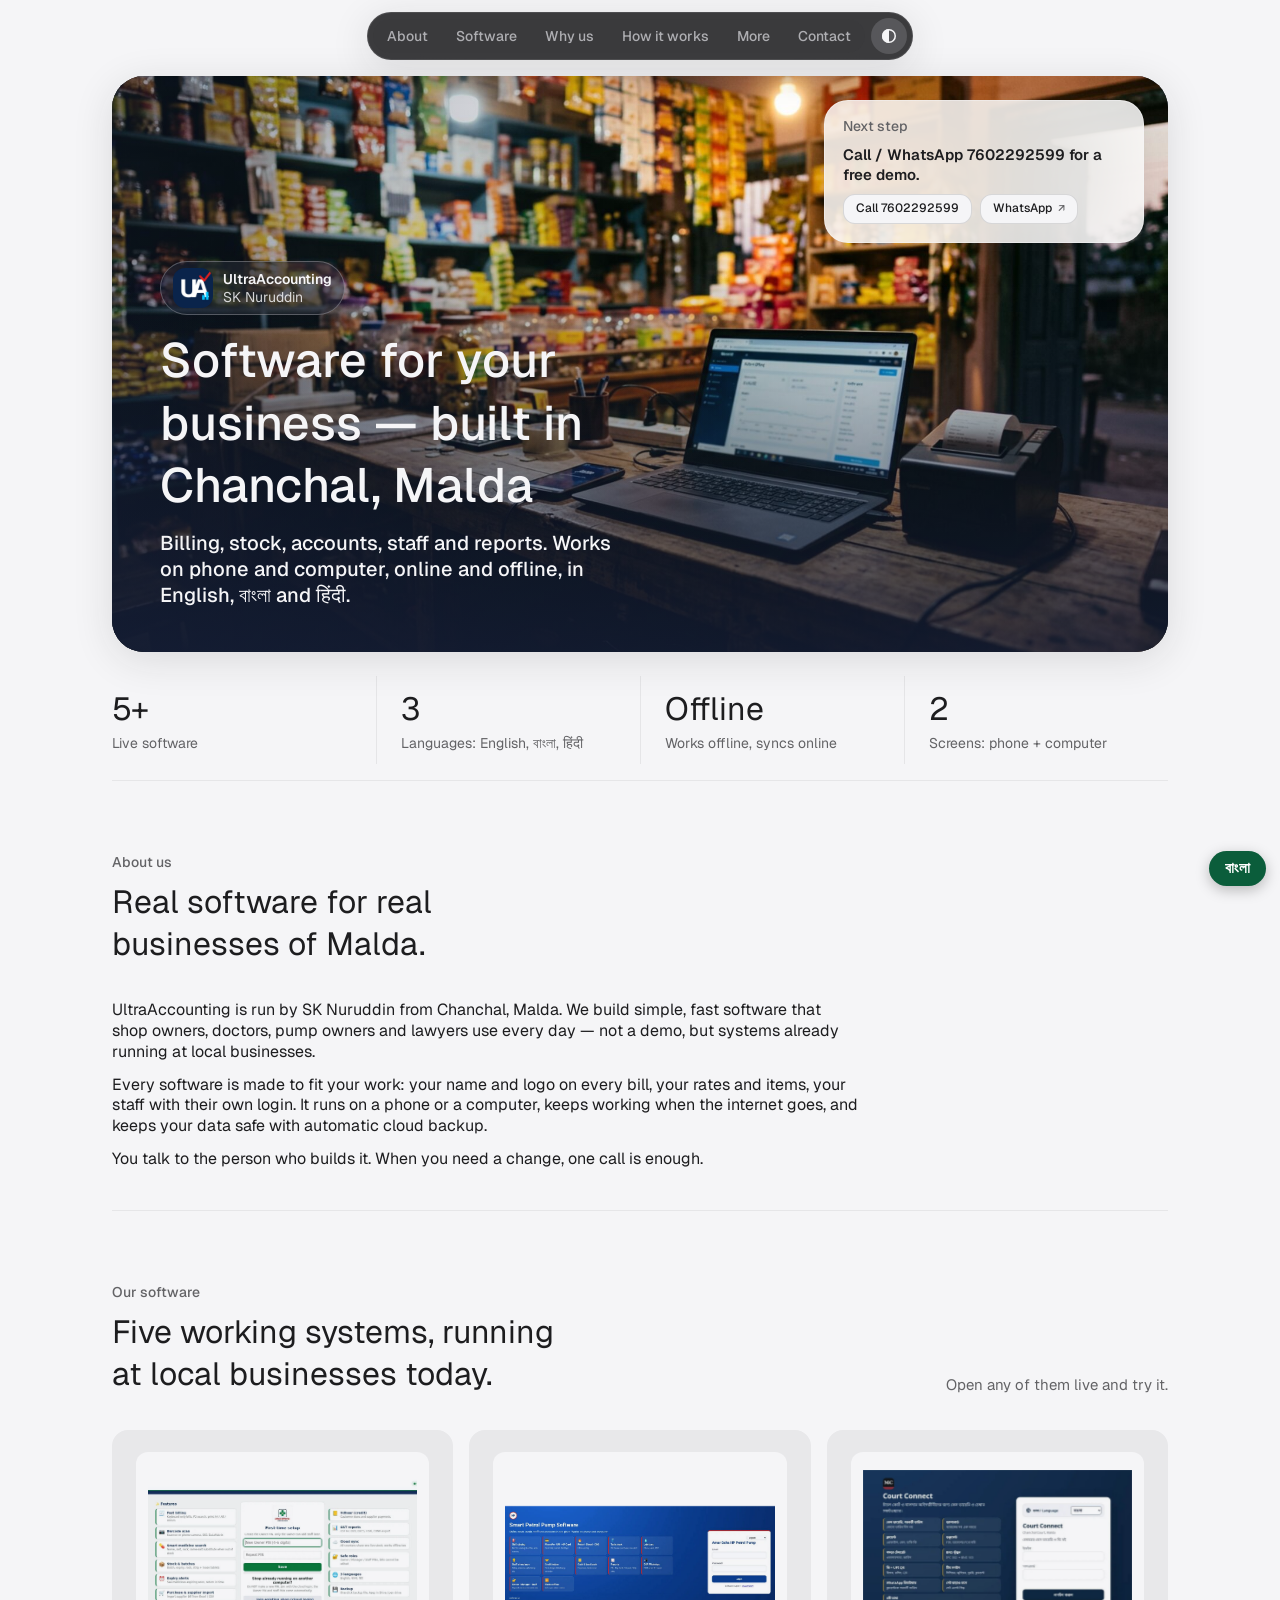
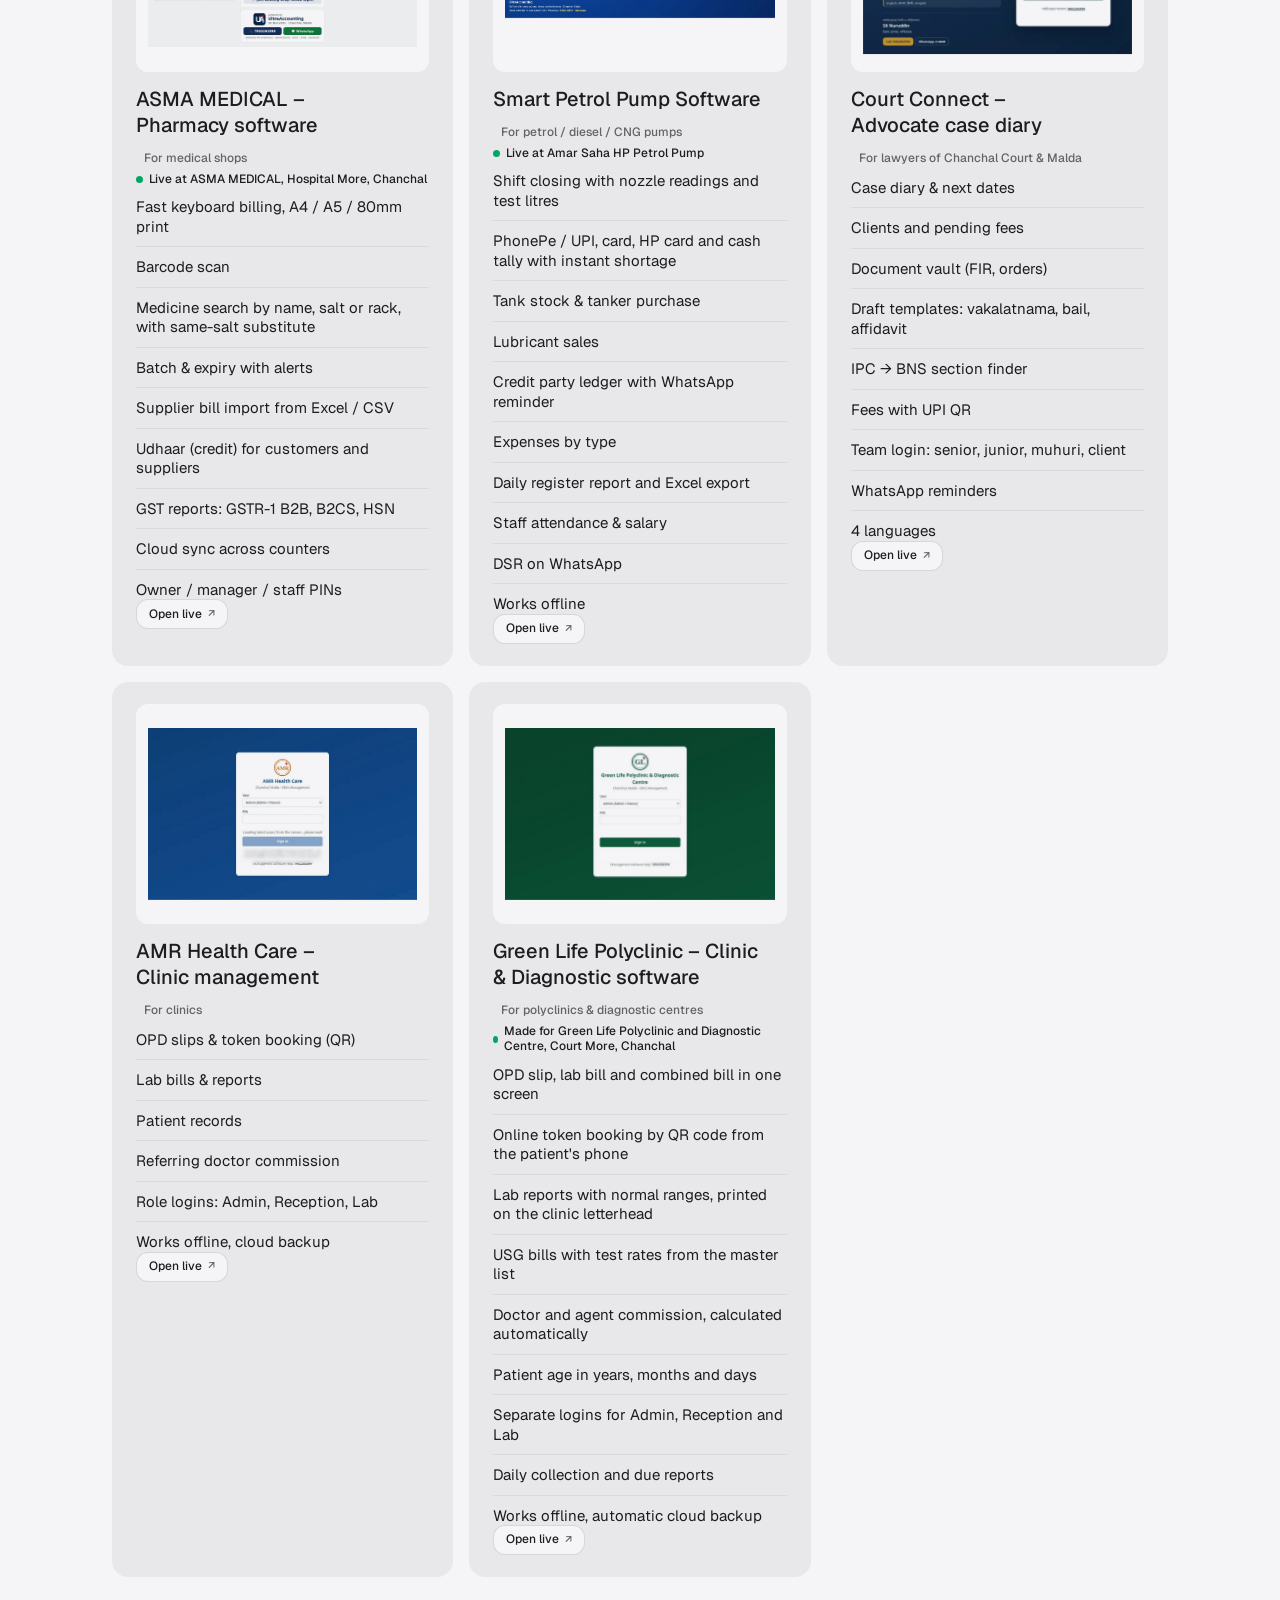
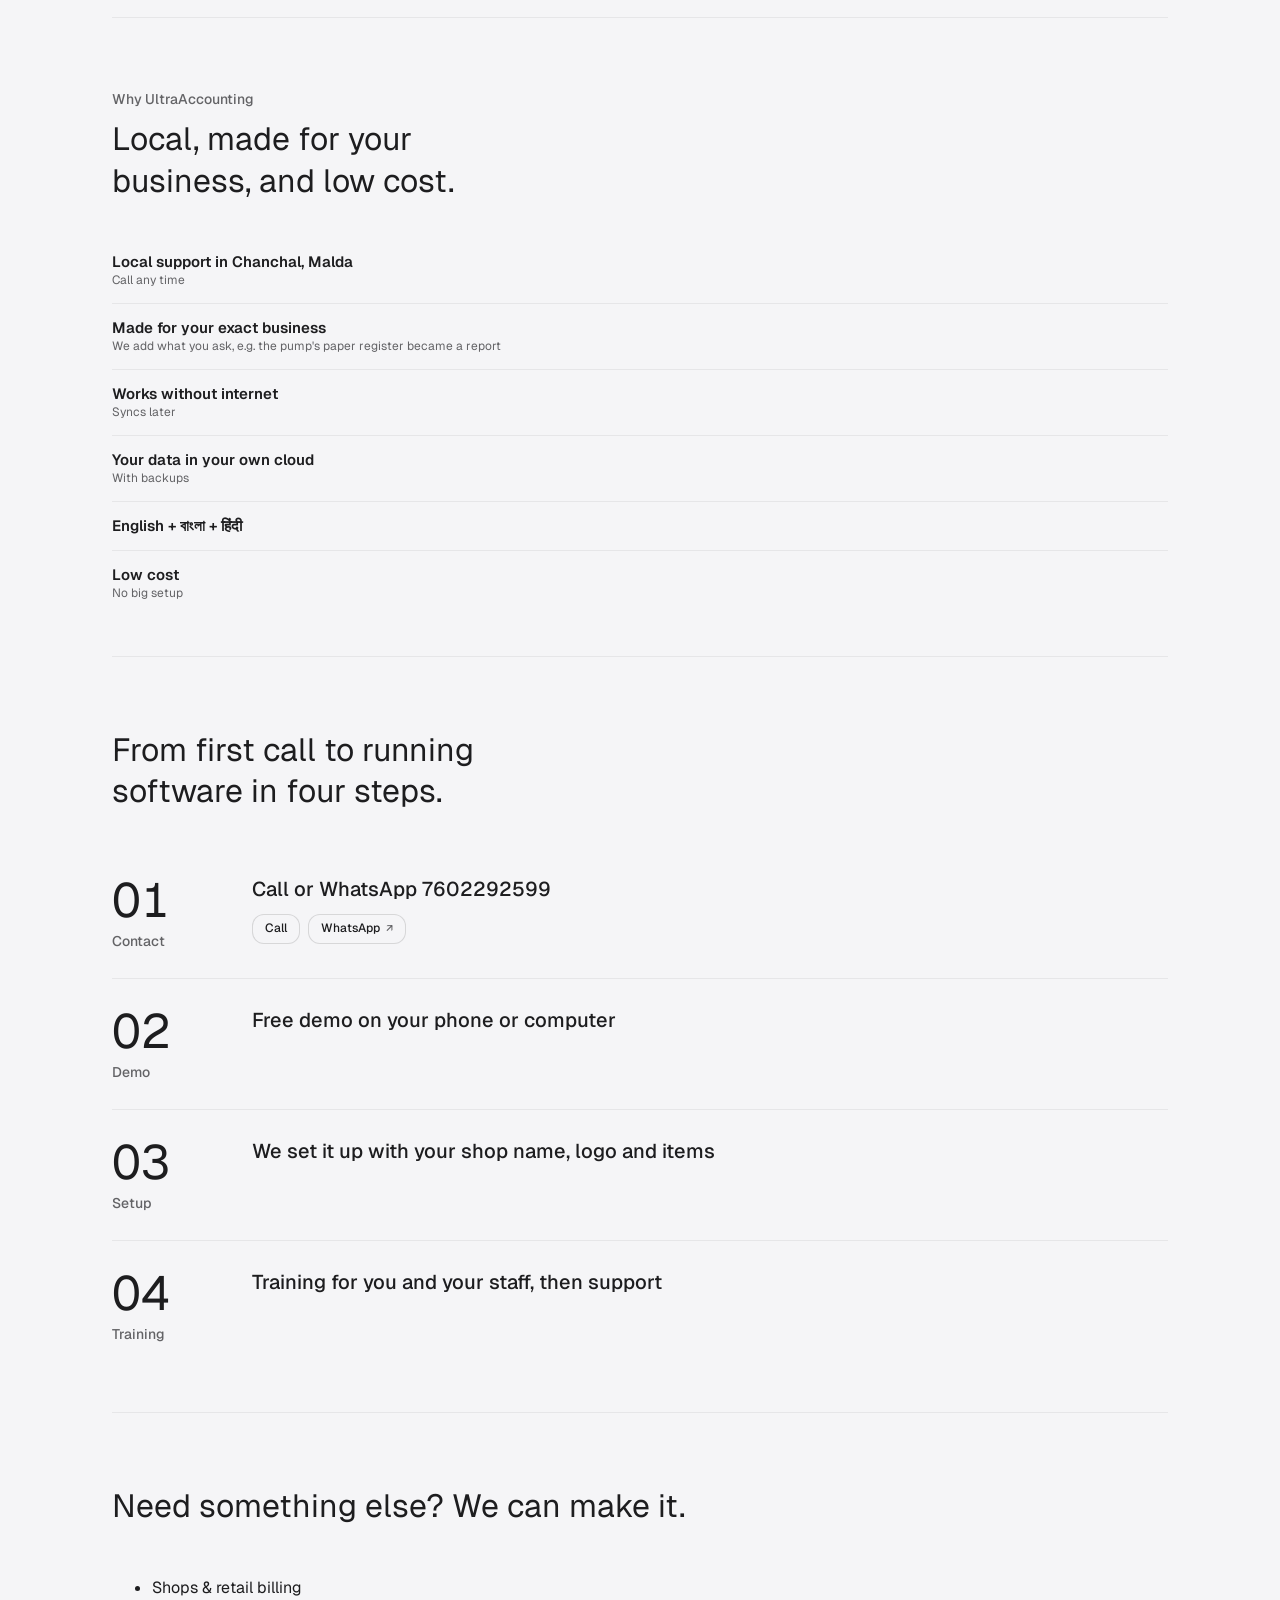
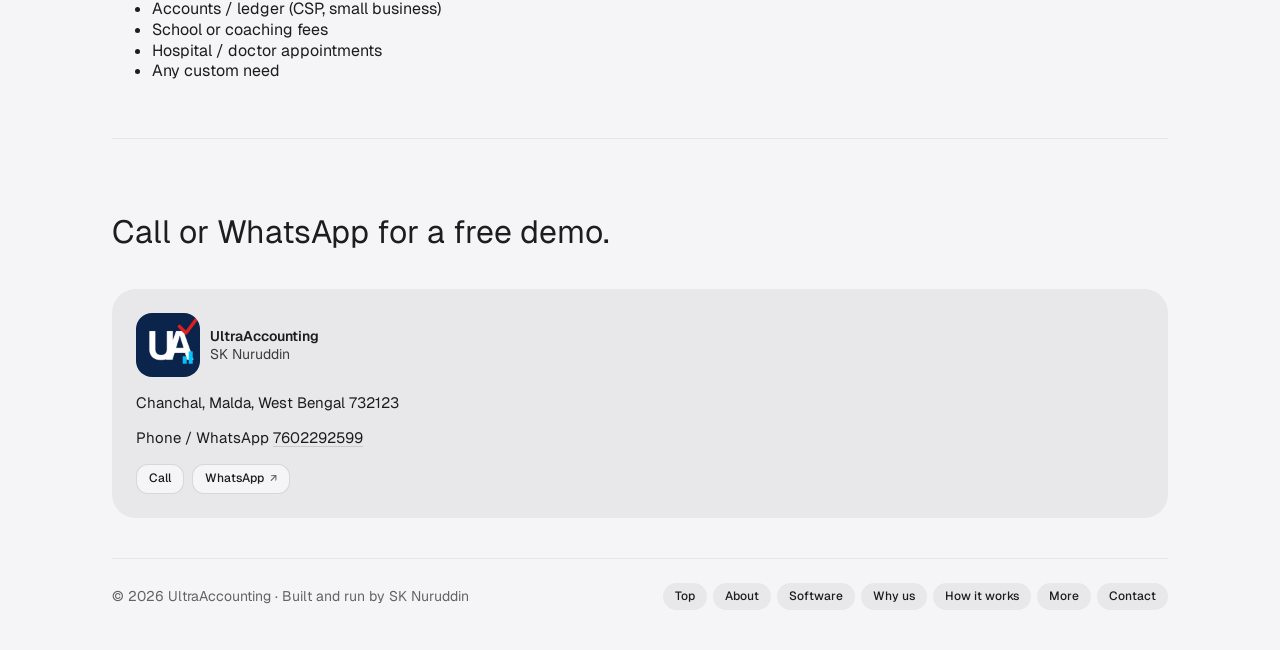
==== index.html @ 1e1913a5 "Add sitemap, robots, canonical" ====
<!doctype html>
<html lang="en">
  <head>
    <meta charset="utf-8" />
    <meta name="viewport" content="width=device-width, initial-scale=1" />
    <title>UltraAccounting — Business software made in Chanchal, Malda</title>
    <meta name="description" content="UltraAccounting by SK Nuruddin, Chanchal, Malda (West Bengal): pharmacy billing software, petrol pump software, clinic and diagnostic centre software (Green Life Polyclinic, AMR Health Care), advocate case diary, accounts and GST billing. Works offline, English, Bengali, Hindi. Call / WhatsApp 7602292599." />
    <meta name="keywords" content="UltraAccounting, SK Nuruddin, software Chanchal, software Malda, pharmacy software West Bengal, medical shop billing software, petrol pump software, clinic software, advocate software, GST billing software Bengali" />
    <meta name="author" content="SK Nuruddin" />
    <link rel="canonical" href="https://ultraaccounting-software.onrender.com/" />
    <meta property="og:title" content="UltraAccounting — Business software made in Chanchal, Malda" />
    <meta property="og:description" content="Pharmacy, petrol pump, clinic and advocate software. Free demo: call / WhatsApp 7602292599." />
    <meta property="og:image" content="ua-logo.png" />
    <meta property="og:type" content="website" />
    <link rel="icon" href="favicon.png" />
    <link rel="apple-touch-icon" href="ua-logo.png" />
    <script type="application/ld+json">{"@context":"https://schema.org","@type":"LocalBusiness","name":"UltraAccounting","founder":{"@type":"Person","name":"SK Nuruddin"},"description":"Business software for pharmacies, petrol pumps, clinics, advocates and shops","telephone":"+917602292599","address":{"@type":"PostalAddress","addressLocality":"Chanchal","addressRegion":"West Bengal","postalCode":"732123","addressCountry":"IN"},"areaServed":"Malda, West Bengal"}</script>

    <link rel="preconnect" href="https://fonts.googleapis.com" />
    <link rel="preconnect" href="https://fonts.gstatic.com" crossorigin />
    <link
      rel="stylesheet"
      href="https://fonts.googleapis.com/css2?family=Geist:wght@400;500;600&family=Geist+Mono:wght@400&display=swap"
    />
    <link rel="stylesheet" href="hark.css" />
    <link rel="stylesheet" href="hark-hero.css" />
    <style>
      .x-brand { display: flex; align-items: center; gap: 10px; }
      .x-brand img { width: 40px; height: 40px; border-radius: var(--r-s); flex: none; }
      .x-brand--lg img { width: 64px; height: 64px; border-radius: var(--r-m); }
      .x-brand b { display: block; font: var(--type-label); font-weight: var(--weight-bold); }
      .x-brand small { display: block; font: var(--type-small); opacity: 0.85; }
      .x-contact { display: grid; gap: 16px; padding: 24px; border-radius: var(--r-l); background: var(--fill-tertiary); }
      .x-contact p { margin: 0; font: var(--type-body); }
      .x-contact a { color: inherit; }
    </style>
  </head>
  <body>
    <div class="page" id="top">
      <header class="nav glass" data-auto></header>
      <main class="main">
        <section class="hero">
          <img class="hero__img" src="hero.jpg" alt="A shop counter with a laptop showing billing software and a receipt printer" />
          <div class="hero__copy">
            <div class="hero__eyebrow x-brand">
              <img src="ua-logo.png" alt="UltraAccounting logo" />
              <span><b>UltraAccounting</b><small>SK Nuruddin</small></span>
            </div>
            <h1>Software for your business — built in Chanchal, Malda</h1>
            <p class="hero__sub">Billing, stock, accounts, staff and reports. Works on phone and computer, online and offline, in English, বাংলা and हिंदी.</p>
          </div>
          <aside class="callout" aria-label="Next step">
            <p class="callout__head">Next step</p>
            <p class="callout__lead"><strong>Call / WhatsApp 7602292599 for a free demo.</strong></p>
            <div class="links">
              <a class="btn" href="tel:+917602292599">Call 7602292599</a>
              <a class="btn" href="https://wa.me/917602292599?text=Hello%20UltraAccounting%2C%20I%20want%20a%20software%20demo" target="_blank" rel="noopener">WhatsApp</a>
            </div>
          </aside>
        </section>

        <section class="stats">
          <div class="stat"><span class="stat__fig">5+</span><span class="stat__label">Live software</span></div>
          <div class="stat"><span class="stat__fig">3</span><span class="stat__label">Languages: English, বাংলা, हिंदी</span></div>
          <div class="stat"><span class="stat__fig">Offline</span><span class="stat__label">Works offline, syncs online</span></div>
          <div class="stat"><span class="stat__fig">2</span><span class="stat__label">Screens: phone + computer</span></div>
        </section>

        <section class="section" id="about" data-nav="About">
          <div class="head">
            <p class="head__eyebrow">About us</p>
            <h2>Real software for real businesses of Malda.</h2>
          </div>
          <div class="prose">
            <p>UltraAccounting is run by SK Nuruddin from Chanchal, Malda. We build simple, fast software that shop owners, doctors, pump owners and lawyers use every day — not a demo, but systems already running at local businesses.</p>
            <p>Every software is made to fit your work: your name and logo on every bill, your rates and items, your staff with their own login. It runs on a phone or a computer, keeps working when the internet goes, and keeps your data safe with automatic cloud backup.</p>
            <p>You talk to the person who builds it. When you need a change, one call is enough.</p>
          </div>
        </section>

        <section class="section" id="software" data-nav="Software">
          <div class="head">
            <p class="head__eyebrow">Our software</p>
            <h2>Five working systems, running at local businesses today.</h2>
            <p class="head__sub">Open any of them live and try it.</p>
          </div>
          <div class="cards">
            <div>
              <figure class="cards__media"><img src="asma-s.jpg" alt="ASMA MEDICAL pharmacy software screen" /></figure>
              <h3>ASMA MEDICAL – Pharmacy software</h3>
              <p><span class="pill">For medical shops</span> <span class="dot">Live at ASMA MEDICAL, Hospital More, Chanchal</span></p>
              <ul>
                <li>Fast keyboard billing, A4 / A5 / 80mm print</li>
                <li>Barcode scan</li>
                <li>Medicine search by name, salt or rack, with same-salt substitute</li>
                <li>Batch &amp; expiry with alerts</li>
                <li>Supplier bill import from Excel / CSV</li>
                <li>Udhaar (credit) for customers and suppliers</li>
                <li>GST reports: GSTR-1 B2B, B2CS, HSN</li>
                <li>Cloud sync across counters</li>
                <li>Owner / manager / staff PINs</li>
              </ul>
              <div class="links"><a class="btn" href="https://asma-medical.onrender.com" target="_blank" rel="noopener">Open live</a></div>
            </div>
            <div>
              <figure class="cards__media"><img src="pump-s.jpg" alt="Smart Petrol Pump Software screen" /></figure>
              <h3>Smart Petrol Pump Software</h3>
              <p><span class="pill">For petrol / diesel / CNG pumps</span> <span class="dot">Live at Amar Saha HP Petrol Pump</span></p>
              <ul>
                <li>Shift closing with nozzle readings and test litres</li>
                <li>PhonePe / UPI, card, HP card and cash tally with instant shortage</li>
                <li>Tank stock &amp; tanker purchase</li>
                <li>Lubricant sales</li>
                <li>Credit party ledger with WhatsApp reminder</li>
                <li>Expenses by type</li>
                <li>Daily register report and Excel export</li>
                <li>Staff attendance &amp; salary</li>
                <li>DSR on WhatsApp</li>
                <li>Works offline</li>
              </ul>
              <div class="links"><a class="btn" href="https://petrol-bpcl-amarsaha.onrender.com" target="_blank" rel="noopener">Open live</a></div>
            </div>
            <div>
              <figure class="cards__media"><img src="court-s.jpg" alt="Court Connect advocate case diary screen" /></figure>
              <h3>Court Connect – Advocate case diary</h3>
              <p><span class="pill">For lawyers of Chanchal Court &amp; Malda</span></p>
              <ul>
                <li>Case diary &amp; next dates</li>
                <li>Clients and pending fees</li>
                <li>Document vault (FIR, orders)</li>
                <li>Draft templates: vakalatnama, bail, affidavit</li>
                <li>IPC → BNS section finder</li>
                <li>Fees with UPI QR</li>
                <li>Team login: senior, junior, muhuri, client</li>
                <li>WhatsApp reminders</li>
                <li>4 languages</li>
              </ul>
              <div class="links"><a class="btn" href="https://court-connect-malda.onrender.com" target="_blank" rel="noopener">Open live</a></div>
            </div>
            <div>
              <figure class="cards__media"><img src="amr-s.jpg" alt="AMR Health Care clinic software screen" /></figure>
              <h3>AMR Health Care – Clinic management</h3>
              <p><span class="pill">For clinics</span></p>
              <ul>
                <li>OPD slips &amp; token booking (QR)</li>
                <li>Lab bills &amp; reports</li>
                <li>Patient records</li>
                <li>Referring doctor commission</li>
                <li>Role logins: Admin, Reception, Lab</li>
                <li>Works offline, cloud backup</li>
              </ul>
              <div class="links"><a class="btn" href="https://amr-hospital.onrender.com" target="_blank" rel="noopener">Open live</a></div>
            </div>
            <div>
              <figure class="cards__media"><img src="greenlife-s.jpg" alt="Green Life Polyclinic clinic software login screen" /></figure>
              <h3>Green Life Polyclinic – Clinic &amp; Diagnostic software</h3>
              <p><span class="pill">For polyclinics &amp; diagnostic centres</span> <span class="dot">Made for Green Life Polyclinic and Diagnostic Centre, Court More, Chanchal</span></p>
              <ul>
                <li>OPD slip, lab bill and combined bill in one screen</li>
                <li>Online token booking by QR code from the patient's phone</li>
                <li>Lab reports with normal ranges, printed on the clinic letterhead</li>
                <li>USG bills with test rates from the master list</li>
                <li>Doctor and agent commission, calculated automatically</li>
                <li>Patient age in years, months and days</li>
                <li>Separate logins for Admin, Reception and Lab</li>
                <li>Daily collection and due reports</li>
                <li>Works offline, automatic cloud backup</li>
              </ul>
              <div class="links"><a class="btn" href="https://greenlife-clinic-wv9u.onrender.com" target="_blank" rel="noopener">Open live</a></div>
            </div>
          </div>
        </section>

        <section class="section" id="why" data-nav="Why us">
          <div class="head">
            <p class="head__eyebrow">Why UltraAccounting</p>
            <h2>Local, made for your business, and low cost.</h2>
          </div>
          <ul class="checklist">
            <li><span class="checklist__item">Local support in Chanchal, Malda <small>Call any time</small></span></li>
            <li><span class="checklist__item">Made for your exact business <small>We add what you ask, e.g. the pump's paper register became a report</small></span></li>
            <li><span class="checklist__item">Works without internet <small>Syncs later</small></span></li>
            <li><span class="checklist__item">Your data in your own cloud <small>With backups</small></span></li>
            <li><span class="checklist__item">English + বাংলা + हिंदी</span></li>
            <li><span class="checklist__item">Low cost <small>No big setup</small></span></li>
          </ul>
        </section>

        <section class="section" id="how" data-nav="How it works">
          <div class="head">
            <h2>From first call to running software in four steps.</h2>
          </div>
          <div class="steps">
            <article class="step">
              <div class="step__intro"><p class="step__num">01</p><p class="step__eyebrow">Contact</p></div>
              <div>
                <h3>Call or WhatsApp 7602292599</h3>
                <div class="links">
                  <a class="btn" href="tel:+917602292599">Call</a>
                  <a class="btn" href="https://wa.me/917602292599?text=Hello%20UltraAccounting%2C%20I%20want%20a%20software%20demo" target="_blank" rel="noopener">WhatsApp</a>
                </div>
              </div>
            </article>
            <article class="step">
              <div class="step__intro"><p class="step__num">02</p><p class="step__eyebrow">Demo</p></div>
              <div><h3>Free demo on your phone or computer</h3></div>
            </article>
            <article class="step">
              <div class="step__intro"><p class="step__num">03</p><p class="step__eyebrow">Setup</p></div>
              <div><h3>We set it up with your shop name, logo and items</h3></div>
            </article>
            <article class="step">
              <div class="step__intro"><p class="step__num">04</p><p class="step__eyebrow">Training</p></div>
              <div><h3>Training for you and your staff, then support</h3></div>
            </article>
          </div>
        </section>

        <section class="section" id="more" data-nav="More">
          <div class="head">
            <h2>Need something else? We can make it.</h2>
          </div>
          <div class="prose">
            <ul>
              <li>Shops &amp; retail billing</li>
              <li>Accounts / ledger (CSP, small business)</li>
              <li>School or coaching fees</li>
              <li>Hospital / doctor appointments</li>
              <li>Any custom need</li>
            </ul>
          </div>
        </section>

        <section class="section" id="contact" data-nav="Contact">
          <div class="head">
            <h2>Call or WhatsApp for a free demo.</h2>
          </div>
          <div class="x-contact">
            <div class="x-brand x-brand--lg">
              <img src="ua-logo.png" alt="UltraAccounting logo" />
              <span><b>UltraAccounting</b><small>SK Nuruddin</small></span>
            </div>
            <p>Chanchal, Malda, West Bengal 732123</p>
            <p>Phone / WhatsApp <a class="link" href="tel:+917602292599">7602292599</a></p>
            <div class="links">
              <a class="btn" href="tel:+917602292599">Call</a>
              <a class="btn" href="https://wa.me/917602292599?text=Hello%20UltraAccounting%2C%20I%20want%20a%20software%20demo" target="_blank" rel="noopener">WhatsApp</a>
            </div>
          </div>
        </section>
      </main>
      <footer class="foot">
        <p>© 2026 UltraAccounting · Built and run by SK Nuruddin</p>
        <nav aria-label="Back to sections" data-auto></nav>
      </footer>
    </div>
    <button id="langbtn" type="button" onclick="setLang(document.documentElement.lang==='bn'?'en':'bn')" style="position:fixed;right:14px;bottom:14px;z-index:999;padding:10px 16px;border-radius:999px;border:0;background:#0b5d3b;color:#fff;font:600 15px/1 system-ui,sans-serif;box-shadow:0 4px 14px rgba(0,0,0,.25);cursor:pointer">বাংলা</button>
    <script src="lang.js"></script>
    <script src="hark.js"></script>
  </body>
</html>
---- hark.css ----
/* Hark's design tokens and component styles. Each component's rules follow its @component comment. style-gates: data */

/* @component foundations */
:root {
  color-scheme: light dark;

  --text-primary: light-dark(#1d1d1f, #f5f5f7);         /* body text */
  --text-secondary: light-dark(#636366, #a1a1a6);       /* supporting grey text */
  --text-tertiary: light-dark(#1d1d1f4d, #f5f5f74d);    /* hollow dots, faint marks; never body text */
  --text-primary-on: light-dark(#f5f5f7, #1d1d1f);      /* text on --fill-primary */
  --text-secondary-on: light-dark(#aeaeb2, #5c5c60);    /* grey text on --fill-primary */
  --fill-primary: light-dark(#1d1d1f, #f5f5f7);         /* the strong fill: solid chips, the nav, the badge */
  --fill-primary-on: light-dark(#f5f5f7, #1d1d1f);      /* the page background */
  --fill-secondary: light-dark(#1d1d1f80, #f5f5f780);
  --fill-tertiary: light-dark(#e8e8ea, #2a2a2d);        /* the grey card, panel and row tint */
  --fill-segment: light-dark(#3a3a3c, #e2e2e4);         /* the nav's tab track */
  --fill-system-green: #00a665;                         /* status: done, ready */
  --fill-system-orange: #ff4d00;                        /* status: now, current */
  --fill-system-red: light-dark(#da2f35, #f1555b);      /* status: blocked, error */
  --transparent-primary: light-dark(#1d1d1f4d, #f5f5f74d);
  --stroke-primary: light-dark(#1d1d1f24, #f5f5f724);   /* strong hairline */
  --stroke-secondary: light-dark(#1d1d1f12, #f5f5f712); /* faint hairline between rows */
  --stroke-primary-on: light-dark(#f5f5f71a, #1d1d1f1a);
  --stroke-composer: light-dark(#f5f5f780, #1d1d1f80);  /* the callout's glass edge */
  --stroke-system-orange: #ff4d0026;
  --hover-wash: light-dark(#1d1d1f0d, #f5f5f70d);
  --hover-wash-primary-on: light-dark(#f9f9fa26, #1d1d1f14);

  /* The hero is light text over a dark photo in both themes. */
  --hero-surface: #161f39;
  --hero-text: #f5f5f7;
  --hero-text-muted: #f5f5f7cc;
  --hero-scrim-strong: rgb(22 31 57 / 0.78);
  --hero-scrim-soft: rgb(22 31 57 / 0.3);
  --hero-scrim-side: rgb(22 31 57 / 0.45);
  --hero-glass: rgb(22 31 57 / 0.42);
  --hero-glass-faint: rgb(22 31 57 / 0.35);
  --hero-glass-stroke: rgb(245 245 247 / 0.28);

  --mat-regular: light-dark(rgb(255 255 255 / 0.56), rgb(29 29 31 / 0.55));
  --mat-thin: light-dark(rgb(255 255 255 / 0.22), rgb(29 29 31 / 0.4));
  --mat-agent: light-dark(rgb(255 255 255 / 0.84), rgb(29 29 31 / 0.66));
  --mat-inverse: color-mix(in srgb, var(--fill-primary) 86%, transparent);  /* the nav: dark on light, light on dark */
  --hark-blur: blur(50px) saturate(1.6);
  --hark-shadow: 0 8px 40px #1d1d1f1f;

  --sans: "GT Standard", "GT Standard L", "Geist", -apple-system, BlinkMacSystemFont, "Helvetica Neue", sans-serif;
  --lh: 1.3;                                            /* every text style is 130% */
  --weight-light: 300;
  --weight-regular: 400;
  --weight-medium: 500;
  --weight-bold: 600;
  --size-caption: 12px;                                 /* the smallest text allowed */
  --size-meta: 13px;
  --size-small: 14px;
  --size-body: 15px;
  --size-prose: 16px;
  --size-heading: 20px;
  --size-figure: clamp(24px, 3vw, 32px);
  --size-title: clamp(26px, 3vw, 32px);
  --size-display: clamp(34px, 5vw, 48px);
  --size-lede: clamp(16px, 1.7vw, 20px);

  --type-caption: var(--weight-regular) var(--size-caption)/var(--lh) var(--sans);
  --type-tag: var(--weight-medium) var(--size-caption)/var(--lh) var(--sans);
  --type-small: var(--weight-regular) var(--size-small)/var(--lh) var(--sans);
  --type-label: var(--weight-medium) var(--size-small)/var(--lh) var(--sans);
  --type-body: var(--weight-regular) var(--size-body)/var(--lh) var(--sans);
  --type-body-strong: var(--weight-medium) var(--size-body)/var(--lh) var(--sans);
  --type-heading: var(--weight-medium) var(--size-heading)/var(--lh) var(--sans);
  --type-lede: var(--weight-medium) var(--size-lede)/var(--lh) var(--sans);
  --type-figure: var(--weight-regular) var(--size-figure)/var(--lh) var(--sans);
  --type-title: var(--weight-regular) var(--size-title)/var(--lh) var(--sans);
  --type-display: var(--weight-medium) var(--size-display)/var(--lh) var(--sans);
  --type-numeral: var(--weight-regular) 48px/1 var(--sans);

  --r-s: 12px;
  --r-m: 16px;
  --r-l: 24px;
  --r-xl: 32px;
  --r-pill: 100px;

  --ease-out: cubic-bezier(0.23, 1, 0.32, 1);
  --dur-quick: 160ms;
  --dur-draw: 1400ms;

  --page-max: 1120px;
  --gutter: clamp(16px, 3vw, 32px);                     /* the page's side padding */
  --tap: 44px;                                          /* the smallest touch target */
}
:root[data-theme="light"] { color-scheme: light; }
:root[data-theme="dark"] { color-scheme: dark; }

* { box-sizing: border-box; }
html { -webkit-text-size-adjust: 100%; scroll-behavior: smooth; }
@media (prefers-reduced-motion: reduce) { html { scroll-behavior: auto; } }

body {
  margin: 0;
  background: var(--fill-primary-on);
  color: var(--text-primary);
  font: var(--type-body);
  -webkit-font-smoothing: antialiased;
  overflow-x: hidden;
}

img { max-width: 100%; display: block; }
figure { margin-inline: 0; }
a { color: inherit; }
b, strong { font-weight: var(--weight-bold); }
p { margin: 0; text-wrap: pretty; }
h1, h2, h3 { margin: 0; text-wrap: balance; }
small { font-size: max(var(--size-caption), 0.85em); }
.sub { color: var(--text-secondary); }

:focus-visible { outline: 2px solid var(--fill-primary); outline-offset: 3px; border-radius: 6px; }

/* @component page */
.page {
  max-width: var(--page-max);
  margin: 0 auto;
  padding-inline: var(--gutter);
  padding-block: 12px 40px;
  display: grid;
  grid-template-columns: minmax(0, 1fr);
  gap: 16px;
}
.main { display: grid; grid-template-columns: minmax(0, 1fr); gap: 16px; min-width: 0; }

.glass {
  background: var(--mat-inverse);
  -webkit-backdrop-filter: var(--hark-blur);
  backdrop-filter: var(--hark-blur);
  border: 1px solid var(--stroke-primary-on);
}
.nav {
  position: sticky;
  top: calc(env(safe-area-inset-top, 0px) + 12px);
  z-index: 20;
  justify-self: center;
  max-width: 100%;
  display: flex;
  align-items: center;
  gap: 6px;
  padding: 5px;
  border-radius: var(--r-pill);
  box-shadow: var(--hark-shadow);
}
.nav :focus-visible { outline-color: var(--fill-primary-on); }
.seg {
  display: flex;
  min-width: 0;
  overflow-x: auto;
  scrollbar-width: none;
  border-radius: var(--r-pill);
  background: var(--fill-segment);
}
.seg::-webkit-scrollbar { display: none; }
.seg a {
  flex: none;
  padding: 8px 14px;
  border-radius: var(--r-pill);
  font: var(--type-label);
  color: var(--text-secondary-on);
  text-decoration: none;
  white-space: nowrap;
}
.seg a:hover { color: var(--text-primary-on); }
/* The active tab carries its own fill so its text is measured against it. */
.seg a[aria-current="true"] { background: var(--fill-primary-on); color: var(--text-primary); }
.theme-btn {
  flex: none;
  width: 36px; height: 36px;
  display: grid;
  place-items: center;
  border: 0;
  border-radius: 50%;
  background: var(--hover-wash-primary-on);
  color: var(--text-primary-on);
  cursor: pointer;
}
.theme-btn:hover { box-shadow: inset 0 0 0 100px var(--hover-wash-primary-on); }
.theme-btn::before { content: ""; width: 14px; height: 14px; border-radius: 50%; box-shadow: inset 0 0 0 1.5px currentColor; background: linear-gradient(to right, light-dark(currentColor, transparent) 50%, light-dark(transparent, currentColor) 50%); }
@media (max-width: 599px) {
  .seg a { display: flex; align-items: center; min-height: var(--tap); }
  .theme-btn { width: var(--tap); height: var(--tap); }
}

/* @component footer */
.foot {
  display: flex;
  flex-wrap: wrap;
  align-items: center;
  justify-content: space-between;
  gap: 16px 24px;
  padding-top: 24px;
  border-top: 1px solid var(--stroke-secondary);
  font-size: var(--size-small);
  color: var(--text-secondary);
}
.foot strong { color: var(--text-primary); }
.foot nav { display: flex; flex-wrap: wrap; gap: 6px; }
.foot nav a {
  padding: 6px 12px;
  border-radius: var(--r-pill);
  background: var(--fill-tertiary);
  color: var(--text-primary);
  font: var(--type-tag);
  text-decoration: none;
}
.foot nav a:hover { box-shadow: inset 0 0 0 100px var(--hover-wash); }
.badge {
  display: inline-flex;
  align-items: center;
  gap: 10px;
  padding: 12px 16px;
  border-radius: var(--r-xl);
  background: var(--fill-primary);
  color: var(--text-primary-on);
  box-shadow: var(--hark-shadow);
  font: var(--weight-medium) var(--size-body)/1.1 var(--sans);
  text-decoration: none;
}
.badge:hover { box-shadow: var(--hark-shadow), inset 0 0 0 100px var(--hover-wash-primary-on); }
.hark-mark { display: inline-grid; place-items: center; }
.hark-mark svg { display: block; }
@media (max-width: 599px) {
  .foot nav a { display: inline-flex; align-items: center; min-height: var(--tap); min-width: var(--tap); }
  .badge { min-height: var(--tap); }
}

/* @component chip */
.chip {
  display: inline-flex;
  align-items: center;
  gap: 6px;
  padding: 4px 10px 4px 8px;
  border-radius: var(--r-pill);
  font: var(--type-tag);
  max-width: 100%;
  background: var(--fill-tertiary);
  color: var(--text-secondary);
  vertical-align: middle;
}
.chip::before {
  content: "";
  width: 7px; height: 7px;
  border-radius: 50%;
  flex: none;
  box-shadow: inset 0 0 0 1.5px var(--text-tertiary);
}
.chip--solid { background: var(--fill-primary); color: var(--text-primary-on); }
.chip--solid::before { background: var(--fill-system-green); box-shadow: none; }
td .chip { white-space: nowrap; }
/* @component dot */
.dot {
  display: inline-flex;
  align-items: center;
  gap: 6px;
  margin-top: 4px;
  font: var(--type-tag);
  color: var(--text-primary);
}
.dot::before { content: ""; width: 7px; height: 7px; border-radius: 50%; background: var(--fill-system-green); }
tbody th .dot { display: flex; width: fit-content; }
/* @component pill */
.pill {
  display: inline-block;
  padding: 1px 8px;
  border-radius: var(--r-pill);
  background: var(--fill-tertiary);
  color: var(--text-secondary);
  font: var(--type-tag);
  white-space: normal;
  vertical-align: 1px;
}
/* @component button, link and links */
.btn {
  display: inline-flex;
  align-items: center;
  gap: 6px;
  min-height: 30px;
  padding: 5px 12px;
  border-radius: var(--r-s);
  background: var(--fill-primary-on);
  color: var(--text-primary);
  border: 1px solid var(--stroke-primary);
  font: var(--type-tag);
  text-decoration: none;
  max-width: 100%;
  transition: box-shadow var(--dur-quick) ease;
}
.btn:hover { box-shadow: inset 0 0 0 100px var(--hover-wash); }
.btn[target="_blank"]::after { content: "\2197"; font-size: 11px; color: var(--text-secondary); }
.link {
  color: var(--text-primary);
  text-decoration: underline;
  text-decoration-color: var(--stroke-primary);
  text-underline-offset: 3px;
  max-width: 100%;
  overflow-wrap: anywhere;
}
.link:hover { text-decoration-color: currentColor; }
.links { display: flex; flex-wrap: wrap; gap: 8px; }
@media (pointer: coarse), (max-width: 599px) { .btn { min-height: var(--tap); padding-inline: 14px; } }
@media (max-width: 599px) {
  .link { display: inline-flex; align-items: center; min-width: var(--tap); min-height: var(--tap); margin: -13px 0; vertical-align: middle; }
}
/* @component text and fineprint */
.prose { display: grid; gap: 12px; max-width: 68ch; font-size: var(--size-prose); }
.fineprint { font-size: var(--size-small); color: var(--text-secondary); max-width: 70ch; }
/* @component hero */
.hero {
  position: relative;
  min-height: clamp(460px, 64vh, 660px);
  border-radius: var(--r-xl);
  overflow: hidden;
  display: flex;
  align-items: flex-end;
  color: var(--hero-text);
  isolation: isolate;
  box-shadow: var(--hark-shadow);
  background: var(--hero-surface);
}
/* Without a photo the hero is as tall as its copy, so the callout sits beside the copy instead of over it. */
.hero:not(:has(.hero__img)) { min-height: 0; background: var(--hero-surface) center / cover no-repeat; }
.hero:not(:has(.hero__img))::after { background: linear-gradient(to right, var(--hero-scrim-side) 0%, transparent 60%); }
@media (min-width: 761px) {
  .hero:not(:has(.hero__img)) > .callout { position: static; flex: none; align-self: flex-start; margin: clamp(16px, 2.4vw, 24px) clamp(16px, 2.4vw, 24px) clamp(16px, 2.4vw, 24px) auto; }
}
.hero__img {
  position: absolute;
  inset: 0;
  width: 100%;
  height: 100%;
  object-fit: cover;
  object-position: 40% 60%;
  z-index: -2;
}
.hero::after {
  content: "";
  position: absolute;
  inset: 0;
  z-index: -1;
  background:
    linear-gradient(to top, var(--hero-scrim-strong) 0%, var(--hero-scrim-soft) 42%, transparent 66%),
    linear-gradient(to right, var(--hero-scrim-side) 0%, transparent 60%);
}
.hero__copy {
  display: grid;
  gap: 14px;
  max-width: 40rem;
  padding: clamp(24px, 4vw, 48px);
  padding-bottom: clamp(28px, 3.4vw, 44px);
}
.hero__eyebrow {
  justify-self: start;
  padding: 6px 12px;
  border-radius: var(--r-pill);
  background: var(--hero-glass);
  border: 1px solid var(--hero-glass-stroke);
  -webkit-backdrop-filter: var(--hark-blur);
  backdrop-filter: var(--hark-blur);
  font: var(--type-label);
}
.hero h1 { font: var(--type-display); letter-spacing: 0; }
.hero h1 em { font-style: normal; }
.hero__sub { font: var(--type-lede); max-width: 34ch; }
.hero__meta { font-size: var(--size-small); color: var(--hero-text-muted); }
.hero__credit {
  position: absolute;
  right: clamp(20px, 3vw, 32px);
  bottom: 16px;
  padding: 4px 10px;
  border-radius: var(--r-pill);
  background: var(--hero-glass-faint);
  -webkit-backdrop-filter: var(--hark-blur);
  backdrop-filter: var(--hark-blur);
  font: var(--type-caption);
  color: var(--hero-text-muted);
}
.hero > .callout {
  position: absolute;
  top: clamp(16px, 2.4vw, 24px);
  right: clamp(16px, 2.4vw, 24px);
  width: min(320px, calc(100% - 32px));
}
@media (max-width: 760px) {
  .hero { flex-direction: column; justify-content: flex-end; align-items: stretch; min-height: 0; }
  .hero__img { object-position: 22% 50%; }
  .hero__copy { padding-top: 260px; padding-bottom: 28px; }
  .hero:not(:has(.hero__img)) .hero__copy { padding-top: clamp(24px, 4vw, 48px); }
  .hero__credit { top: 16px; right: 16px; bottom: auto; }
  .hero > .callout { position: static; width: auto; margin: 0 12px 12px; }
}
/* @component callout */
.callout {
  max-width: 420px;
  display: grid;
  gap: 10px;
  padding: 16px 18px 18px;
  border-radius: var(--r-l);
  background: var(--mat-agent);
  -webkit-backdrop-filter: var(--hark-blur);
  backdrop-filter: var(--hark-blur);
  border: 1px solid var(--stroke-composer);
  box-shadow: var(--hark-shadow);
  color: var(--text-primary);
  font-size: var(--size-small);
}
.callout__head { display: flex; align-items: center; gap: 8px; color: var(--text-secondary); font-weight: var(--weight-medium); }
.callout__head svg { color: var(--text-primary); }
.callout__lead { font-size: var(--size-body); }
.callout .fineprint { font-size: var(--size-caption); }
.callout .btn { justify-self: start; }
/* @component stats */
.stats { display: grid; grid-auto-flow: column; grid-auto-columns: minmax(0, 1fr); padding-top: 8px; }
.stat {
  display: grid;
  grid-template-rows: 1fr auto;
  gap: 4px;
  padding: 12px 24px;
  border-left: 1px solid var(--stroke-secondary);
}
.stat:first-child { border-left: 0; padding-left: 0; }
.stat__fig { font: var(--type-figure); font-variant-numeric: tabular-nums; }
.stat__label { font-size: var(--size-small); color: var(--text-secondary); }
@media (max-width: 760px) {
  .stats { grid-auto-flow: row; grid-template-columns: auto minmax(0, 1fr); column-gap: 12px; padding-top: 0; }
  .stat { grid-column: 1 / -1; grid-template-columns: subgrid; align-items: baseline; gap: 12px; padding: 14px 0; border-left: 0; border-top: 1px solid var(--stroke-secondary); }
  .stat:first-child { border-top: 0; }
}
/* @component section */
.section {
  padding-block: clamp(40px, 6vw, 72px) clamp(16px, 2vw, 24px);
  border-top: 1px solid var(--stroke-secondary);
  scroll-margin-top: calc(env(safe-area-inset-top, 0px) + 72px); /* Clears the sticky .nav: its top offset plus its tallest height, 56px. */
  min-width: 0;
}
.section > * + * { margin-top: clamp(20px, 2.4vw, 28px); }
.section > .head + * { margin-top: 0; }
.head {
  display: grid;
  grid-template-columns: minmax(0, 1.65fr) minmax(0, 1fr);
  gap: 10px 40px;
  align-items: end;
  margin-bottom: clamp(24px, 3vw, 36px);
}
.head__eyebrow { grid-column: 1 / -1; font: var(--type-label); color: var(--text-secondary); }
.head h2 { font: var(--type-title); }
.head__sub { justify-self: end; font-size: var(--size-body); color: var(--text-secondary); max-width: 44ch; text-align: right; }
@media (max-width: 900px) { .head { grid-template-columns: 1fr; } .head__sub { justify-self: start; text-align: left; } }
/* @component table */
.table-wrap { margin-inline: -12px; padding-inline: 12px; overflow-x: auto; }
table { width: 100%; border-collapse: collapse; font: var(--type-small); font-variant-numeric: tabular-nums; }
caption { text-align: left; font: var(--type-caption); color: var(--text-secondary); padding: 0 0 10px; }
th, td { text-align: left; vertical-align: top; padding: 12px; border-bottom: 1px solid var(--stroke-secondary); }
th:first-child, td:first-child { padding-left: 0; }
th:last-child, td:last-child { padding-right: 0; }
thead th {
  font: var(--type-tag);
  color: var(--text-secondary);
  border-bottom-color: var(--stroke-primary);
  padding-top: 0;
  padding-bottom: 8px;
  white-space: nowrap;
}
tbody th { font-weight: var(--weight-bold); }
tbody tr:last-child > * { border-bottom: 0; }
.rowhead { white-space: nowrap; }
td small, th small { display: block; font: var(--type-caption); color: var(--text-secondary); margin-top: 2px; }
td.num { font-weight: var(--weight-bold); white-space: nowrap; }
td.num small { white-space: normal; }
.muted { color: var(--text-secondary); }
tr.is-highlight > * { background: var(--fill-tertiary); }
tr.is-highlight > :first-child { box-shadow: -12px 0 var(--fill-tertiary); }
tr.is-highlight > :last-child { box-shadow: 12px 0 var(--fill-tertiary); }
.after-table { margin-top: 20px; padding-inline: 12px; }
@media (max-width: 599px) {
  .table-wrap table, .table-wrap tbody, .table-wrap tr, .table-wrap th, .table-wrap td { display: block; }
  .table-wrap thead { display: none; }
  .table-wrap caption { display: block; text-align: left; }
  .table-wrap tbody tr { padding: 12px 0; border-bottom: 1px solid var(--stroke-secondary); }
  .table-wrap tbody tr.is-highlight { margin-inline: -12px; padding-inline: 12px; background: var(--fill-tertiary); }
  .table-wrap tbody tr.is-highlight > * { background: none; box-shadow: none; }
  .table-wrap tbody tr > * { border-bottom: 0; padding: 2px 0; }
  .table-wrap tbody td.is-empty { display: none; }
  .table-wrap tbody td[data-label] { display: grid; grid-template-columns: minmax(0, 8em) minmax(0, 1fr); column-gap: 12px; }
  .table-wrap tbody td[data-label]::before { content: attr(data-label) " "; color: var(--text-secondary); font-size: var(--size-caption); }
  .rowhead { white-space: normal; }
}
/* @component compare */
.compare { margin-inline: -12px; overflow-x: auto; scroll-snap-type: x mandatory; }
.compare table { table-layout: fixed; min-width: calc(var(--compare-cols, 3) * 200px); }
.compare th, .compare td { scroll-snap-align: start; padding-inline: 12px; }
.compare thead th { font: var(--type-body-strong); color: var(--text-primary); white-space: normal; padding-top: 0; padding-bottom: 14px; border-bottom-color: var(--stroke-secondary); }
/* On light tiles a white product backdrop blends into the grey. */
.compare__media { position: relative; display: grid; grid-template: minmax(0, 1fr) / minmax(0, 1fr); place-items: center; width: 100%; aspect-ratio: 4 / 3; max-height: 240px; margin: 0 0 12px; padding: 16px; border-radius: var(--r-m); background: var(--fill-tertiary); }
.compare__media img { max-width: 100%; max-height: 100%; mix-blend-mode: multiply; }
.compare thead th > .chip { display: flex; width: fit-content; margin-top: 8px; }
.compare:has(.compare__media) thead th:not(:has(.compare__media))::before { content: ""; display: block; width: 100%; aspect-ratio: 4 / 3; max-height: 240px; margin-bottom: 12px; border-radius: var(--r-m); background: var(--fill-tertiary); }
:root[data-theme="dark"] .compare__media img { mix-blend-mode: normal; border-radius: var(--r-s); }
@media (prefers-color-scheme: dark) { :root:not([data-theme="light"]) .compare__media img { mix-blend-mode: normal; border-radius: var(--r-s); } }
/* The header column shrinks to nothing on screen but stays in the table, so screen readers keep each value's row header. */
.js .compare tbody th[scope="row"], .js .compare thead td:first-child { width: 0; padding: 0; border: 0; overflow: hidden; clip-path: inset(50%); white-space: nowrap; }
.js .compare td[data-label]::before { content: attr(data-label); content: attr(data-label) / ""; display: block; margin-bottom: 4px; font: var(--type-caption); color: var(--text-secondary); }
@media (max-width: 599px) { .compare table { min-width: calc(var(--compare-cols, 3) * 68vw); } }
/* @component steps */
.step {
  display: grid;
  grid-template-columns: 112px minmax(0, 1fr) minmax(220px, 0.78fr);
  gap: 16px 28px;
  padding: 28px 0;
  border-bottom: 1px solid var(--stroke-secondary);
}
.step > * { min-width: 0; }
.steps > .step:last-child { border-bottom: 0; }
.step p + p { margin-top: 8px; }
.step__num { font: var(--type-numeral); color: var(--text-primary); font-variant-numeric: tabular-nums; }
.step__eyebrow { margin-top: 8px; font: var(--type-label); color: var(--text-secondary); }
.step h3 { font: var(--type-heading); margin-bottom: 12px; }
.step__pills { list-style: none; margin: 0 0 14px; padding: 0; display: flex; flex-wrap: wrap; gap: 6px; }
.step__pills li {
  padding: 4px 10px;
  border-radius: var(--r-pill);
  border: 1px solid var(--stroke-primary);
  font-size: var(--size-meta);
  color: var(--text-secondary);
  max-width: 100%;
}
.step__pills b { color: var(--text-primary); font-weight: var(--weight-bold); }
.step__panel {
  align-self: start;
  margin: 0;
  padding: 16px 18px;
  border-radius: var(--r-m);
  background: var(--fill-tertiary);
  font-size: var(--size-small);
}
.step__panel dt { font-size: var(--size-caption); color: var(--text-secondary); margin-bottom: 2px; }
.step__panel dd { margin: 0 0 12px; }
.step__panel dd:last-child { margin-bottom: 0; }
.step__panel .fineprint { display: block; margin-top: 6px; font-size: var(--size-caption); }
.step__panel .btn { margin-top: 8px; }
.step__figure { grid-column: 2 / span 2; margin: 0; }
.step__figure img { width: 100%; height: clamp(200px, 26vw, 320px); object-fit: cover; border-radius: var(--r-m); }
.step__figure figcaption { font-size: var(--size-caption); color: var(--text-secondary); padding-top: 10px; }
@media (min-width: 901px) {
  .step:not(:has(> .step__panel)) { grid-template-columns: 112px minmax(0, 1fr); }
  .step:not(:has(> .step__panel)) > .step__figure { grid-column: 2; }
}
@media (max-width: 900px) {
  .step { grid-template-columns: minmax(0, 1fr); gap: 14px; }
  .step__figure { grid-column: 1; }
  .step__intro { display: flex; align-items: baseline; gap: 14px; }
  .step__num { font-size: 40px; }
  .step__eyebrow { margin-top: 0; }
}
/* @component checklist */
.checklist { display: grid; grid-template-columns: minmax(0, 1.4fr) auto minmax(0, 1fr); column-gap: 20px; list-style: none; margin: 0; padding: 0; }
.checklist:not(:has(.checklist__note)) { grid-template-columns: minmax(0, 1fr) auto; }
.checklist > li {
  display: grid;
  grid-column: 1 / -1;
  grid-template-columns: subgrid;
  row-gap: 8px;
  align-items: center;
  padding: 14px 0;
  border-bottom: 1px solid var(--stroke-secondary);
}
.checklist > li:last-child { border-bottom: 0; }
.checklist__item { grid-column: 1; font-weight: var(--weight-bold); }
.checklist > li > .chip { grid-column: 2; justify-self: start; }
.checklist:not(:has(.checklist__note)) > li > .chip { justify-self: end; }
.checklist__item small { display: block; font-weight: var(--weight-regular); font-size: var(--size-caption); color: var(--text-secondary); margin-top: 2px; }
.checklist__note { grid-column: 3; font-size: var(--size-small); color: var(--text-secondary); }
.checklist > li.is-done .checklist__item { text-decoration: line-through; text-decoration-color: var(--text-tertiary); }
@media (max-width: 760px) {
  .checklist { grid-template-columns: minmax(0, 1fr) auto; }
  .checklist > li > .chip { justify-self: end; }
  .checklist__note { grid-column: 1 / -1; }
}
/* @component breakdown */
.breakdown { max-width: 720px; }
@media (min-width: 901px) { .section > .breakdown, .section > .aside { max-width: calc((100% - 40px) * 1.65 / 2.65); } }
.breakdown dl { margin: 0; }
.breakdown .row {
  display: flex;
  align-items: baseline;
  justify-content: space-between;
  gap: 16px;
  padding: 14px 0;
  border-bottom: 1px solid var(--stroke-secondary);
}
.breakdown dt { font-size: var(--size-body); }
.breakdown dt small { display: block; color: var(--text-secondary); font-size: var(--size-meta); margin-top: 2px; }
.breakdown dd { margin: 0; font-weight: var(--weight-bold); font-size: var(--size-body); white-space: nowrap; font-variant-numeric: tabular-nums; }
.breakdown .row--total {
  margin-top: -1px;
  padding: 18px 0 0;
  border-top: 1px solid var(--stroke-primary);
  border-bottom: 0;
  flex-wrap: wrap;
  align-items: baseline;
}
.breakdown .row--total dt { font: var(--type-body-strong); }
.breakdown .row--total dd { font: var(--type-figure); white-space: normal; }
.breakdown .fineprint { margin-top: 16px; }
/* @component pair */
.pair { display: grid; grid-template-columns: repeat(2, minmax(0, 1fr)); gap: clamp(20px, 3vw, 40px); align-items: start; }
.pair:has(> :is(.callout, .aside):last-child) { grid-template-columns: minmax(0, 1.65fr) minmax(0, 1fr); column-gap: 40px; }
.pair > .callout { max-width: none; }
@media (max-width: 760px) { .pair, .pair:has(> :is(.callout, .aside):last-child) { grid-template-columns: minmax(0, 1fr); } }
/* @component timeline */
.timeline { display: grid; grid-template-columns: 210px minmax(0, 1fr) auto; column-gap: 28px; list-style: none; margin-inline: 0; margin-bottom: 0; padding: 0; }
.timeline > li {
  display: grid;
  grid-column: 1 / -1;
  grid-template-columns: subgrid;
  row-gap: 8px;
  align-items: start;
  padding: 18px 0;
  border-bottom: 1px solid var(--stroke-secondary);
}
.timeline > li:first-child { padding-top: 0; }
.timeline > li:last-child { border-bottom: 0; padding-bottom: 0; }
.timeline__when { display: flex; align-items: baseline; gap: 12px; font-weight: var(--weight-bold); }
.timeline__when::before {
  content: "";
  width: 8px; height: 8px;
  flex: none;
  border-radius: 50%;
  box-shadow: inset 0 0 0 1.5px var(--text-tertiary);
  transform: translateY(-1px);
}
.timeline > li.is-current .timeline__when::before { background: var(--fill-system-orange); box-shadow: 0 0 0 4px var(--stroke-system-orange); }
.timeline > li > p:has(> .chip:only-child) { justify-self: end; }
.timeline__what ul { margin: 0; padding-left: 18px; }
.timeline__what li { margin-bottom: 4px; }
.timeline__what li:last-child { margin-bottom: 0; }
.timeline__what p + p { margin-top: 6px; }
@media (max-width: 900px) {
  .timeline { grid-template-columns: minmax(0, 1fr); }
  .timeline > li > p:has(> .chip:only-child) { justify-self: start; }
  .timeline__what, .timeline > li > p:last-child { padding-left: 20px; }
}
/* @component cards */
.cards { display: grid; grid-template-columns: repeat(auto-fit, minmax(min(100%, 260px), 1fr)); gap: 16px; }
.cards:has(> :nth-child(4):last-child) { grid-template-columns: repeat(2, minmax(0, 1fr)); }
.cards > div { padding: 22px 24px; border-radius: var(--r-m); background: var(--fill-tertiary); }
.cards h3 { font: var(--type-heading); margin-bottom: 10px; }
.cards ul { margin: 0; padding: 0; list-style: none; }
.cards li { padding: 10px 0; border-bottom: 1px solid var(--stroke-secondary); }
.cards li:last-child { border-bottom: 0; padding-bottom: 0; }
.cards__media { display: grid; grid-template: minmax(0, 1fr) / minmax(0, 1fr); place-items: center; aspect-ratio: 4 / 3; max-height: 220px; margin: 0 0 14px; padding: 12px; border-radius: var(--r-s); background: var(--fill-primary-on); }
.cards__media img { max-width: 100%; max-height: 100%; mix-blend-mode: multiply; }
:root[data-theme="dark"] .cards__media img { mix-blend-mode: normal; }
@media (prefers-color-scheme: dark) { :root:not([data-theme="light"]) .cards__media img { mix-blend-mode: normal; } }
.cards .quote { font: var(--type-heading); margin-bottom: 8px; text-wrap: balance; }
@media (max-width: 900px) { .cards { grid-template-columns: 1fr; } }
@media (max-width: 760px) { .cards:has(> :nth-child(4):last-child) { grid-template-columns: minmax(0, 1fr); } }
/* @component aside */
.aside {
  max-width: 62ch;
  padding: 20px 22px;
  border: 1.5px dashed var(--stroke-primary);
  border-radius: var(--r-m);
}
.aside h3 { font: var(--type-heading); margin-bottom: 6px; }
/* @component chart */
.chart { margin-bottom: 8px; padding: 20px 20px 12px; border-radius: var(--r-m); background: var(--fill-tertiary); overflow-x: auto; }
.chart__cap { font-size: var(--size-caption); color: var(--text-secondary); margin-bottom: 12px; }
.chart svg { width: 100%; height: auto; display: block; }
.pf-grid { stroke: var(--stroke-primary); stroke-width: 1; }
.pf-line { stroke: var(--fill-primary); stroke-width: 2.4; fill: none; stroke-linejoin: round; stroke-linecap: round; }
.pf-fill { fill: var(--fill-primary); opacity: 0.07; }
.pf-dot { fill: var(--fill-primary-on); stroke: var(--fill-primary); stroke-width: 2; }
.pf-alt { fill: var(--text-primary); font: var(--weight-bold) var(--size-body) var(--sans); text-anchor: middle; }
.pf-name { fill: var(--text-secondary); font: var(--weight-medium) var(--size-meta) var(--sans); text-anchor: middle; }
.pf-num { fill: var(--text-tertiary); font: var(--weight-medium) var(--size-meta) var(--sans); text-anchor: middle; }
.pf-axis { fill: var(--text-secondary); font: var(--weight-regular) var(--size-caption) var(--sans); }
.js .chart:not(.is-in) .pf-line { stroke-dasharray: 1400; stroke-dashoffset: 1400; }
.js .chart.is-in .pf-line { stroke-dasharray: 1400; stroke-dashoffset: 0; transition: stroke-dashoffset var(--dur-draw) var(--ease-out) 120ms; }
@media (prefers-reduced-motion: reduce) { .js .chart .pf-line { stroke-dasharray: none; stroke-dashoffset: 0; transition: none; } }
/* @component figure */
.band { margin-inline: 0; margin-bottom: 0; }
.band img { width: 100%; height: clamp(240px, 40vw, 520px); object-fit: cover; border-radius: var(--r-xl); }
.band figcaption { font-size: var(--size-caption); color: var(--text-secondary); padding: 10px 4px 0; }
.is-portrait img { width: auto; max-width: 100%; height: clamp(320px, 48vw, 560px); }
---- hark-hero.css ----
.hero:not(:has(.hero__img)) { background-image: url("[data-uri]"); }
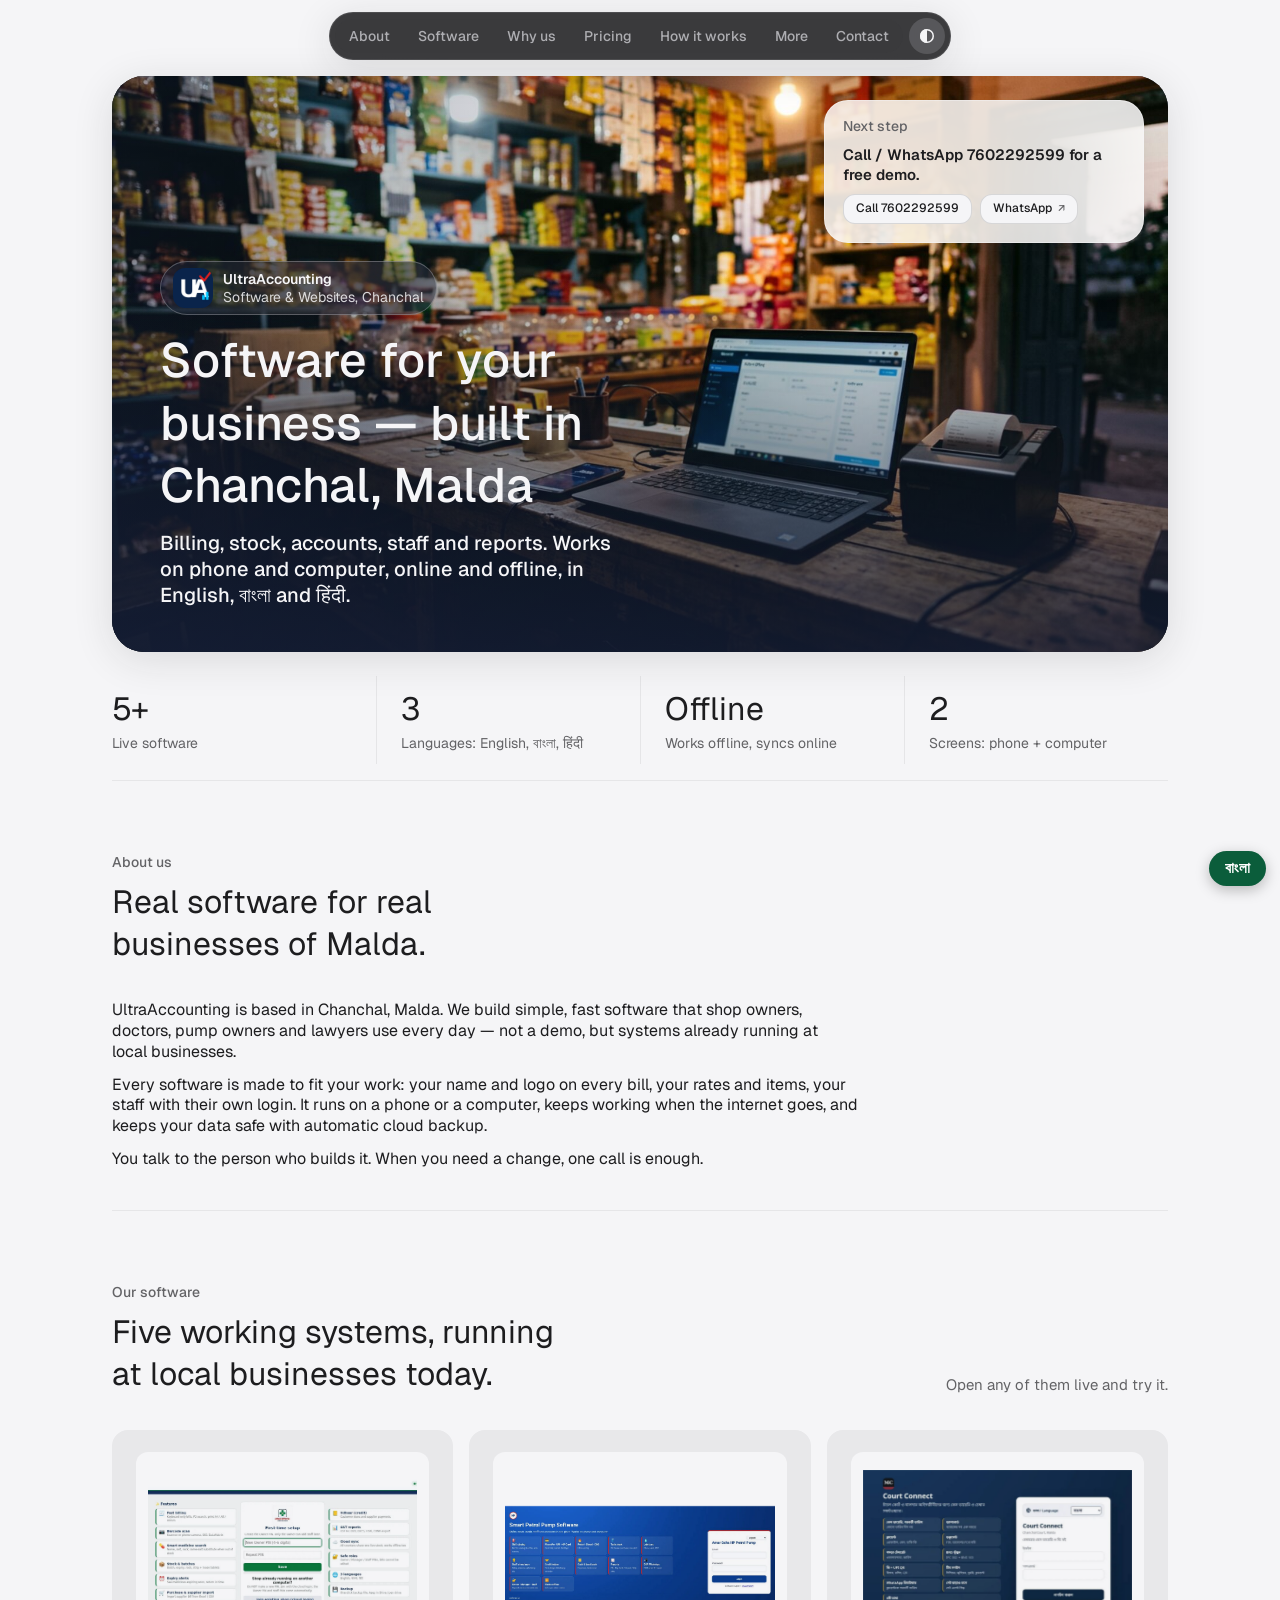
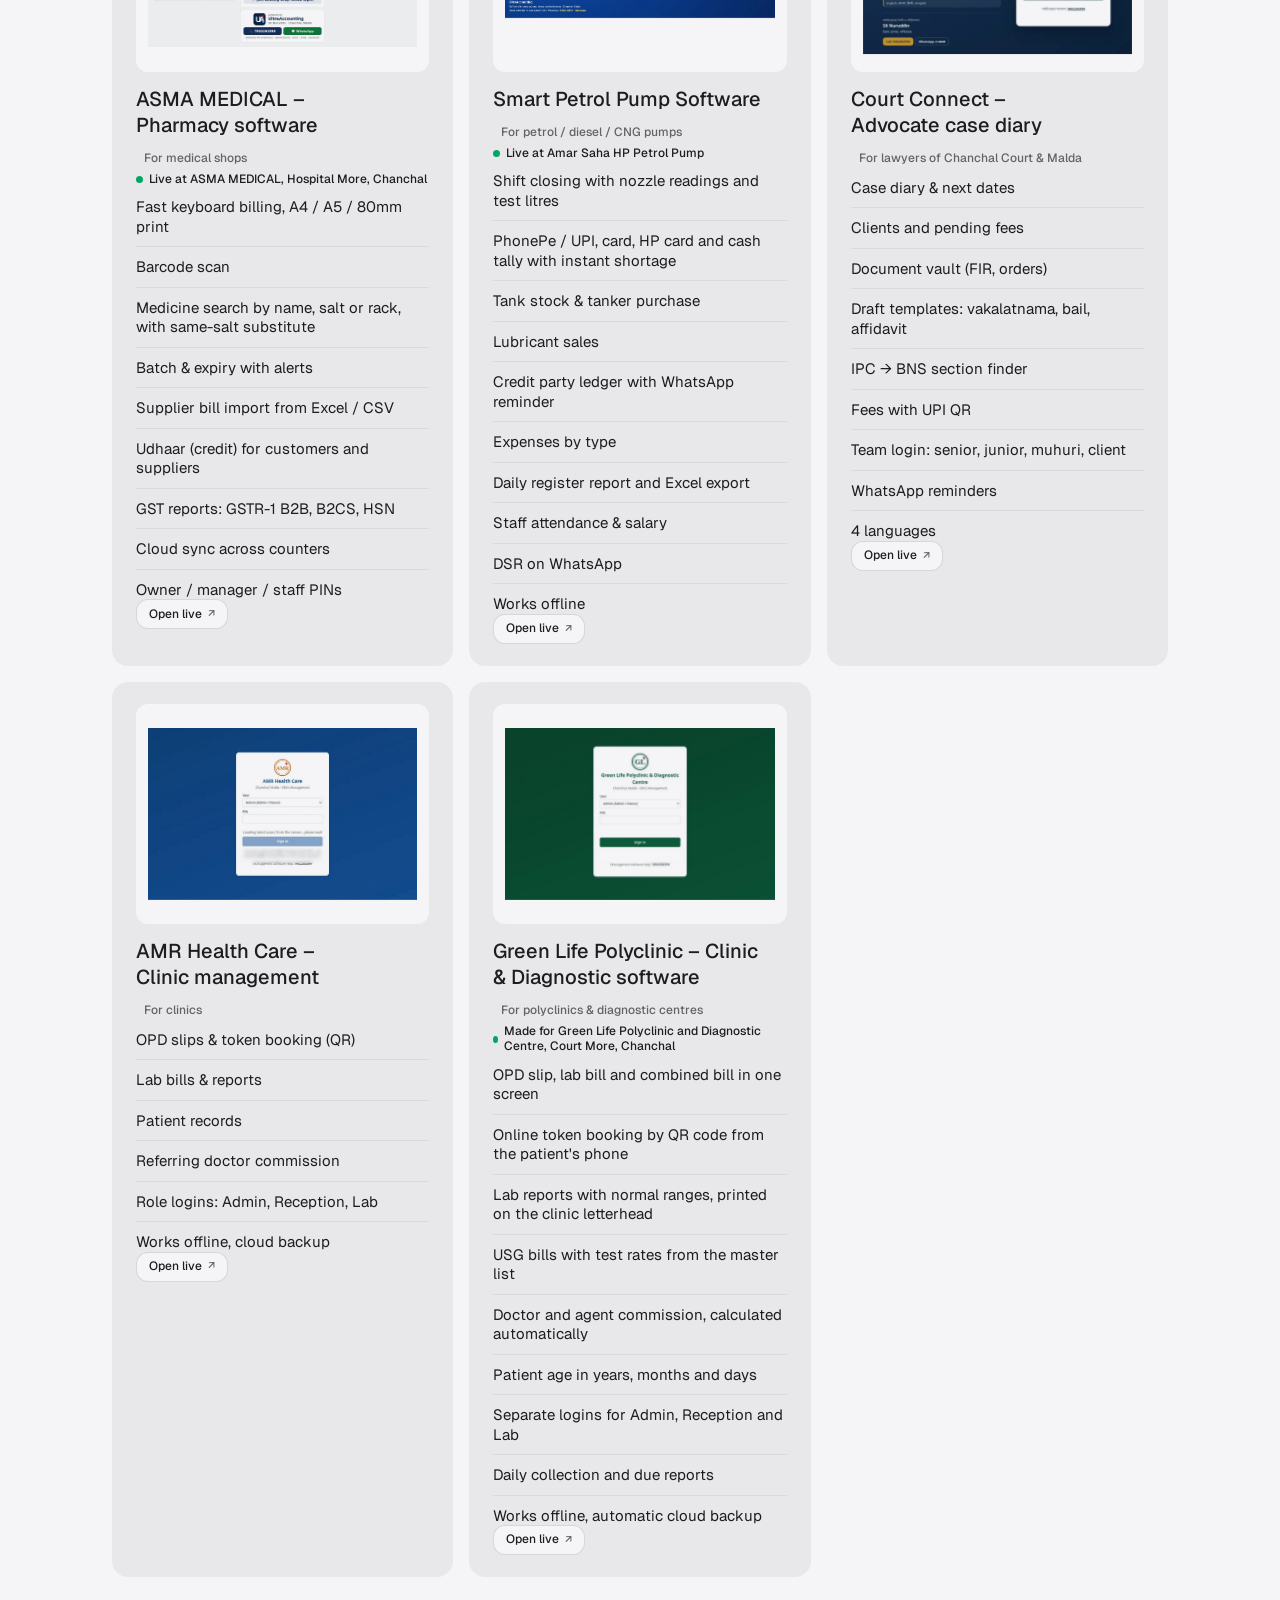
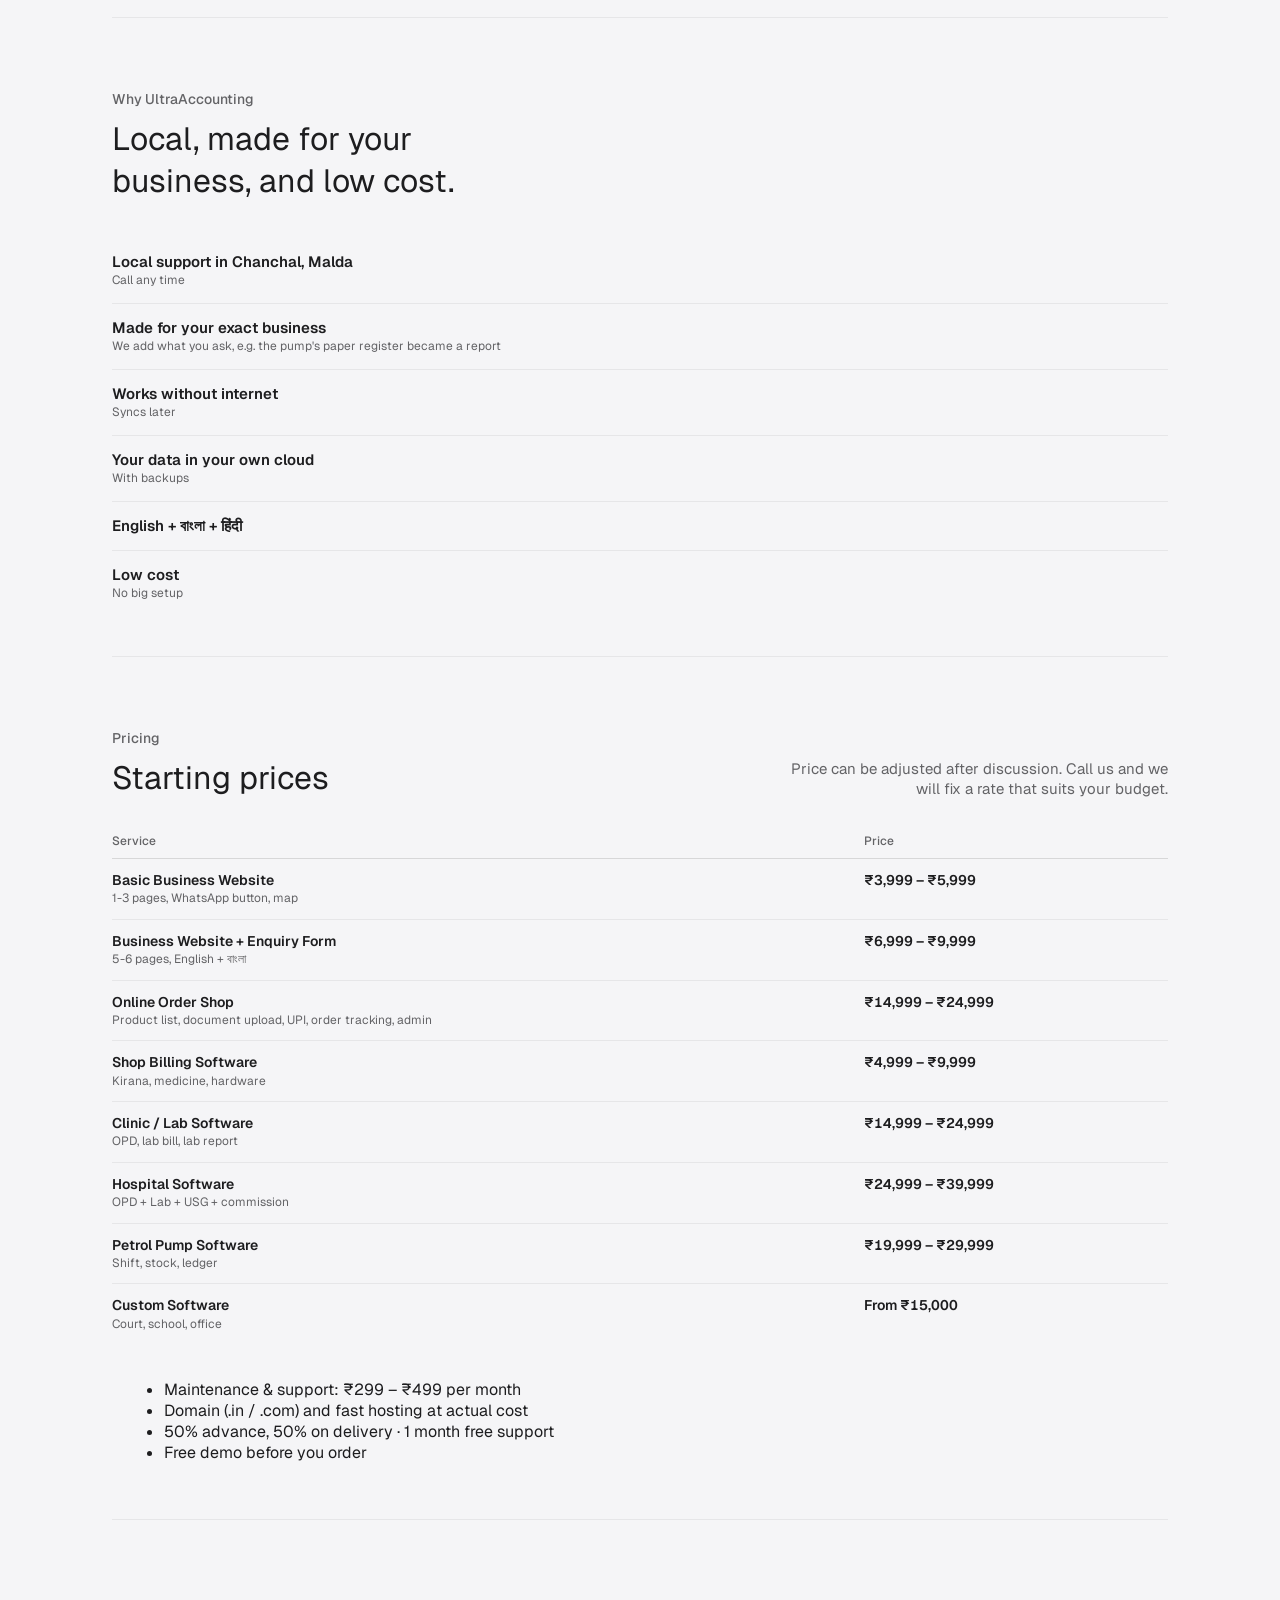
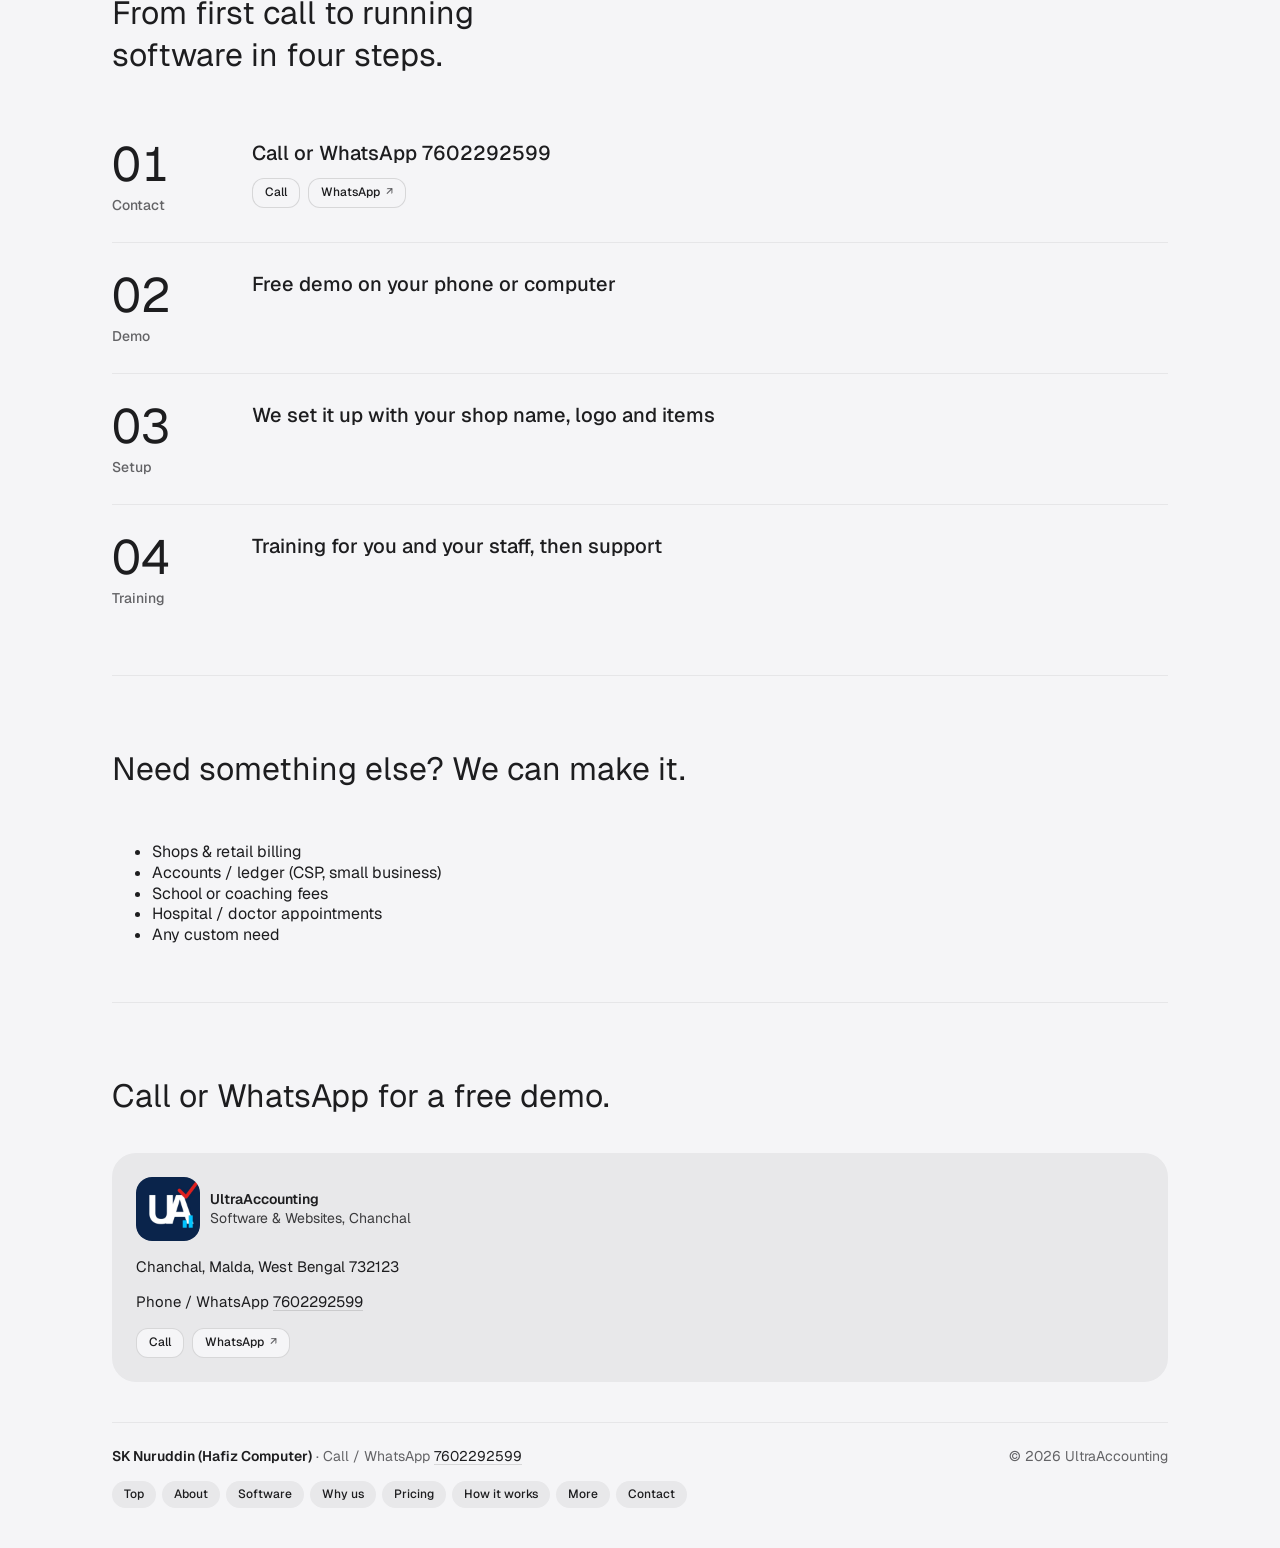
==== commit 9d949050: "Add pricing section, footer name" ====
--- a/index.html
+++ b/index.html
@@ -44,7 +44,7 @@
           <div class="hero__copy">
             <div class="hero__eyebrow x-brand">
               <img src="ua-logo.png" alt="UltraAccounting logo" />
-              <span><b>UltraAccounting</b><small>SK Nuruddin</small></span>
+              <span><b>UltraAccounting</b><small>Software &amp; Websites, Chanchal</small></span>
             </div>
             <h1>Software for your business — built in Chanchal, Malda</h1>
             <p class="hero__sub">Billing, stock, accounts, staff and reports. Works on phone and computer, online and offline, in English, বাংলা and हिंदी.</p>
@@ -72,7 +72,7 @@
             <h2>Real software for real businesses of Malda.</h2>
           </div>
           <div class="prose">
-            <p>UltraAccounting is run by SK Nuruddin from Chanchal, Malda. We build simple, fast software that shop owners, doctors, pump owners and lawyers use every day — not a demo, but systems already running at local businesses.</p>
+            <p>UltraAccounting is based in Chanchal, Malda. We build simple, fast software that shop owners, doctors, pump owners and lawyers use every day — not a demo, but systems already running at local businesses.</p>
             <p>Every software is made to fit your work: your name and logo on every bill, your rates and items, your staff with their own login. It runs on a phone or a computer, keeps working when the internet goes, and keeps your data safe with automatic cloud backup.</p>
             <p>You talk to the person who builds it. When you need a change, one call is enough.</p>
           </div>
@@ -186,6 +186,37 @@
           </ul>
         </section>
 
+        <section class="section" id="pricing" data-nav="Pricing">
+          <div class="head">
+            <p class="head__eyebrow">Pricing</p>
+            <h2>Starting prices</h2>
+            <p class="head__sub">Price can be adjusted after discussion. Call us and we will fix a rate that suits your budget.</p>
+          </div>
+          <div class="table-wrap">
+            <table>
+              <thead><tr><th>Service</th><th>Price</th></tr></thead>
+              <tbody>
+                <tr><th class="rowhead">Basic Business Website<small>1-3 pages, WhatsApp button, map</small></th><td class="num" data-label="Price">₹3,999 – ₹5,999</td></tr>
+                <tr><th class="rowhead">Business Website + Enquiry Form<small>5-6 pages, English + বাংলা</small></th><td class="num" data-label="Price">₹6,999 – ₹9,999</td></tr>
+                <tr><th class="rowhead">Online Order Shop<small>Product list, document upload, UPI, order tracking, admin</small></th><td class="num" data-label="Price">₹14,999 – ₹24,999</td></tr>
+                <tr><th class="rowhead">Shop Billing Software<small>Kirana, medicine, hardware</small></th><td class="num" data-label="Price">₹4,999 – ₹9,999</td></tr>
+                <tr><th class="rowhead">Clinic / Lab Software<small>OPD, lab bill, lab report</small></th><td class="num" data-label="Price">₹14,999 – ₹24,999</td></tr>
+                <tr><th class="rowhead">Hospital Software<small>OPD + Lab + USG + commission</small></th><td class="num" data-label="Price">₹24,999 – ₹39,999</td></tr>
+                <tr><th class="rowhead">Petrol Pump Software<small>Shift, stock, ledger</small></th><td class="num" data-label="Price">₹19,999 – ₹29,999</td></tr>
+                <tr><th class="rowhead">Custom Software<small>Court, school, office</small></th><td class="num" data-label="Price">From ₹15,000</td></tr>
+              </tbody>
+            </table>
+          </div>
+          <div class="prose after-table">
+            <ul>
+              <li>Maintenance &amp; support: ₹299 – ₹499 per month</li>
+              <li>Domain (.in / .com) and fast hosting at actual cost</li>
+              <li>50% advance, 50% on delivery · 1 month free support</li>
+              <li>Free demo before you order</li>
+            </ul>
+          </div>
+        </section>
+
         <section class="section" id="how" data-nav="How it works">
           <div class="head">
             <h2>From first call to running software in four steps.</h2>
@@ -238,7 +269,7 @@
           <div class="x-contact">
             <div class="x-brand x-brand--lg">
               <img src="ua-logo.png" alt="UltraAccounting logo" />
-              <span><b>UltraAccounting</b><small>SK Nuruddin</small></span>
+              <span><b>UltraAccounting</b><small>Software &amp; Websites, Chanchal</small></span>
             </div>
             <p>Chanchal, Malda, West Bengal 732123</p>
             <p>Phone / WhatsApp <a class="link" href="tel:+917602292599">7602292599</a></p>
@@ -250,7 +281,8 @@
         </section>
       </main>
       <footer class="foot">
-        <p>© 2026 UltraAccounting · Built and run by SK Nuruddin</p>
+        <p><strong>SK Nuruddin (Hafiz Computer)</strong> · Call / WhatsApp <a class="link" href="tel:+917602292599">7602292599</a></p>
+        <p>© 2026 UltraAccounting</p>
         <nav aria-label="Back to sections" data-auto></nav>
       </footer>
     </div>
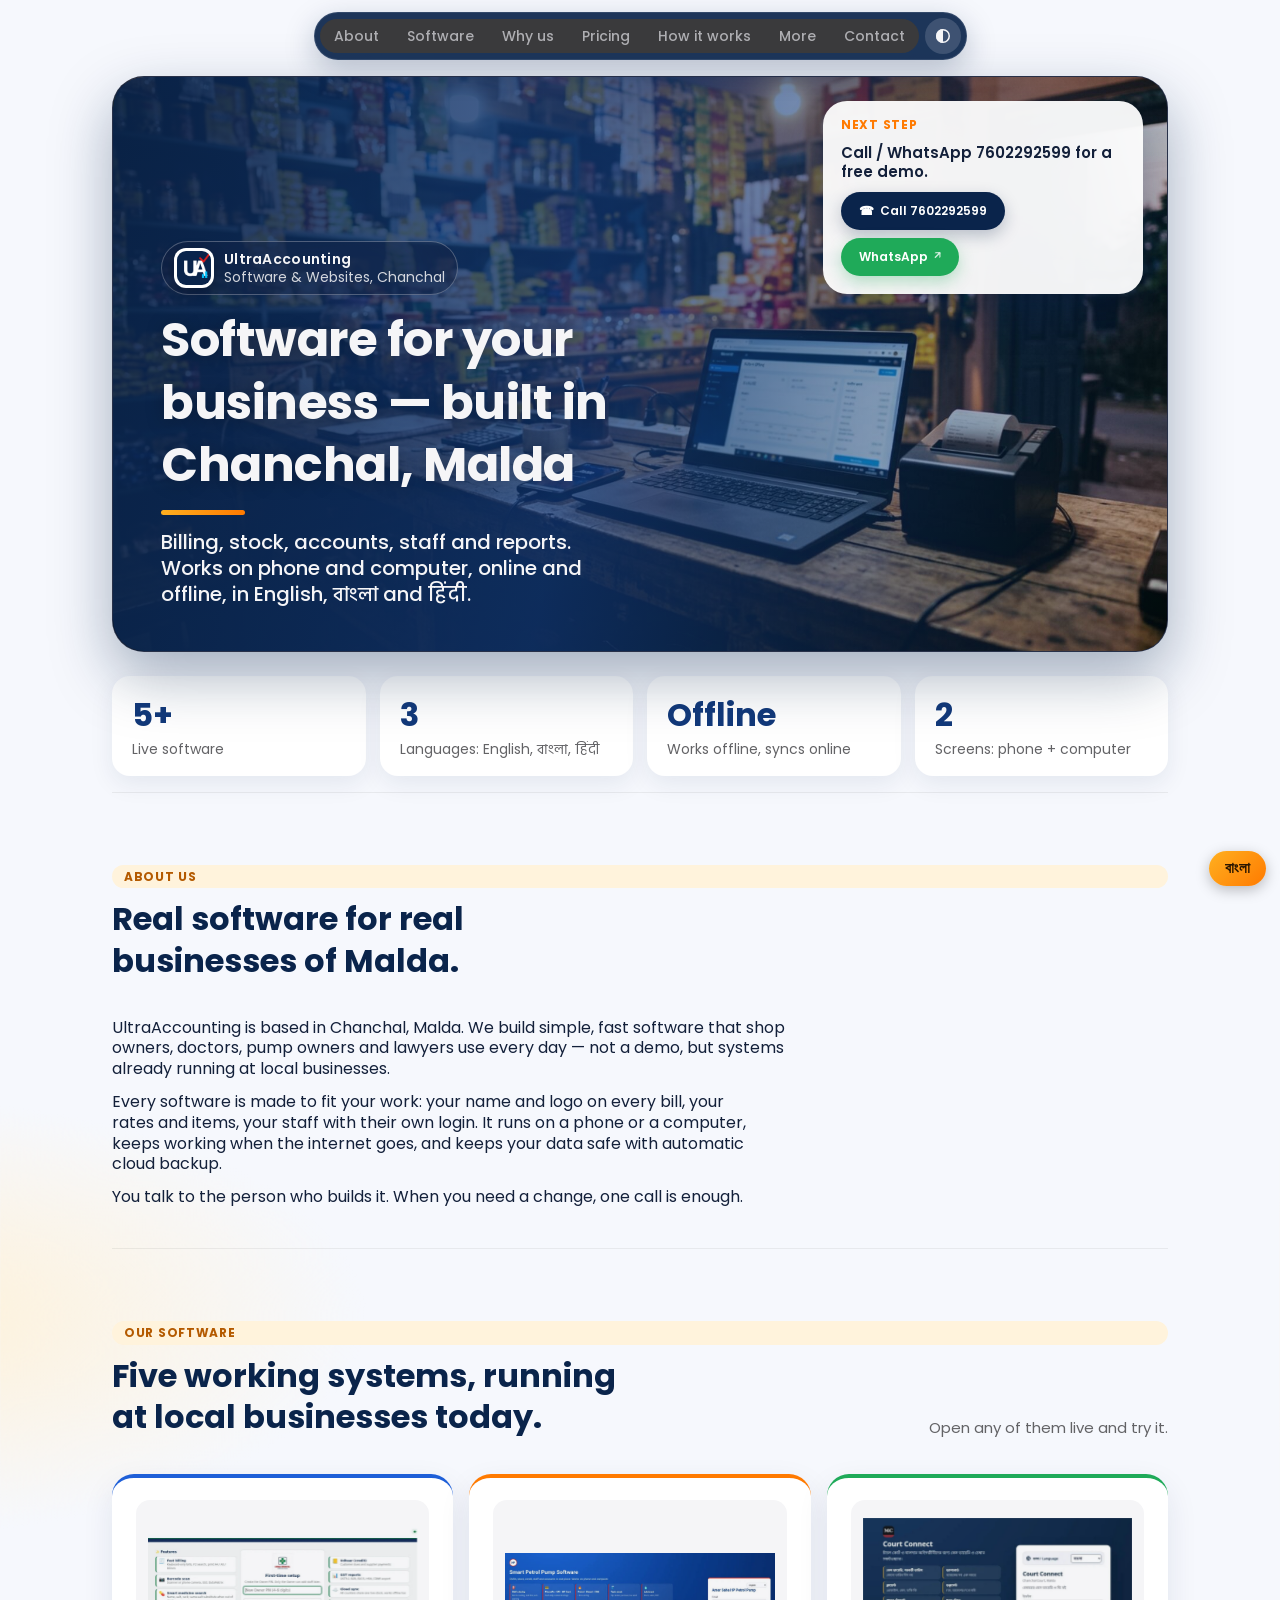
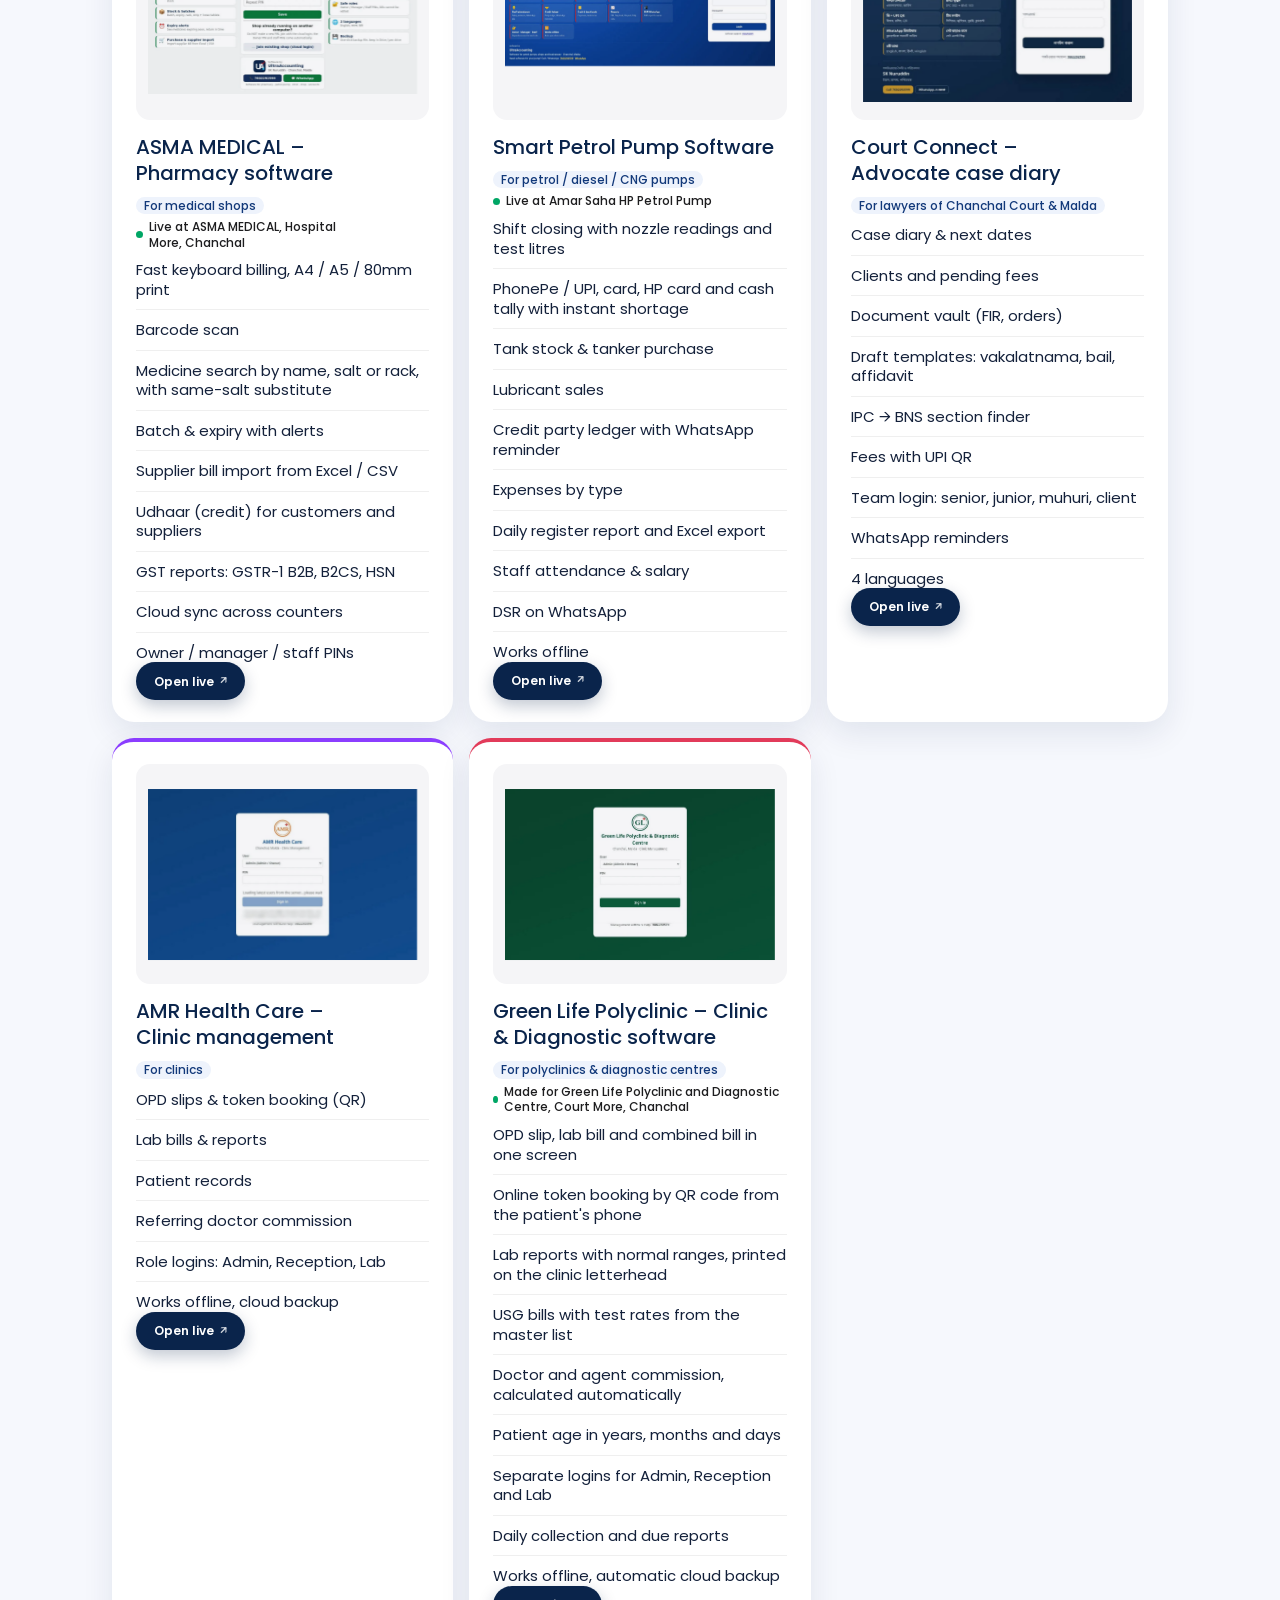
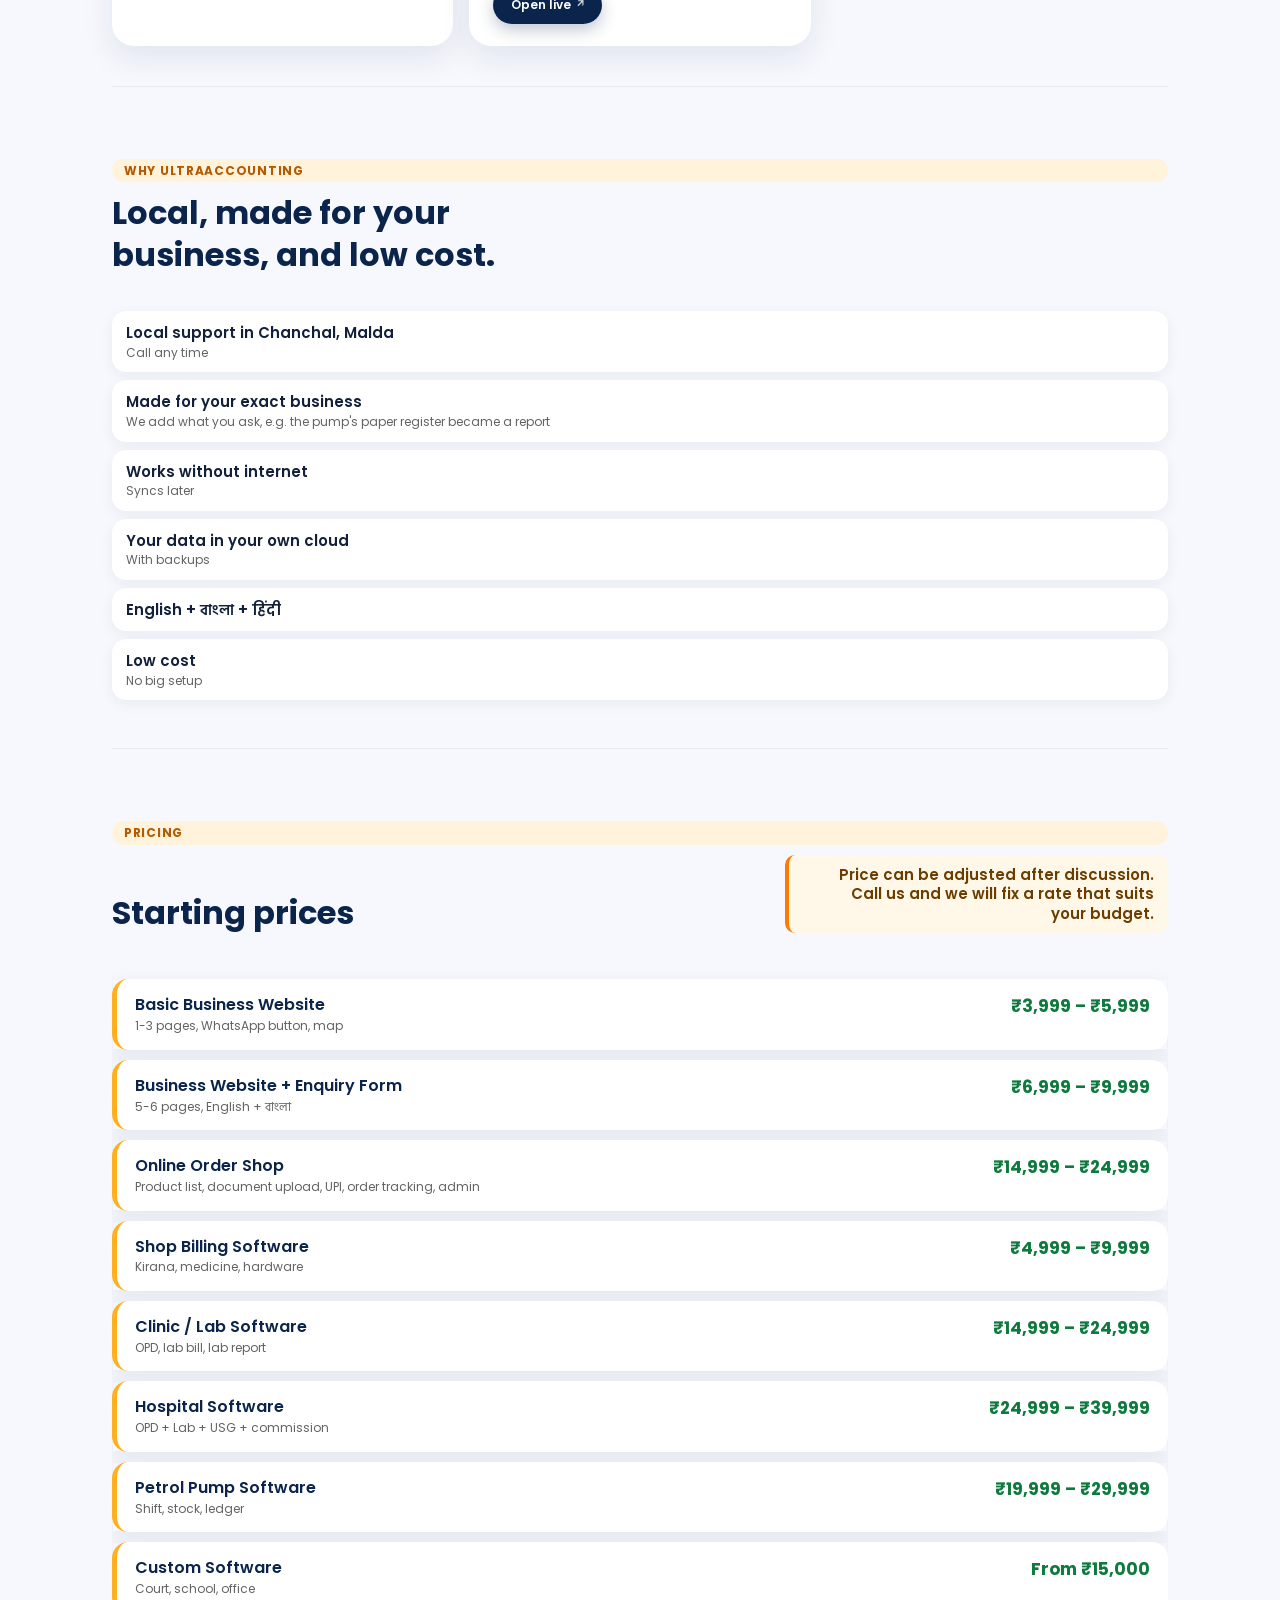
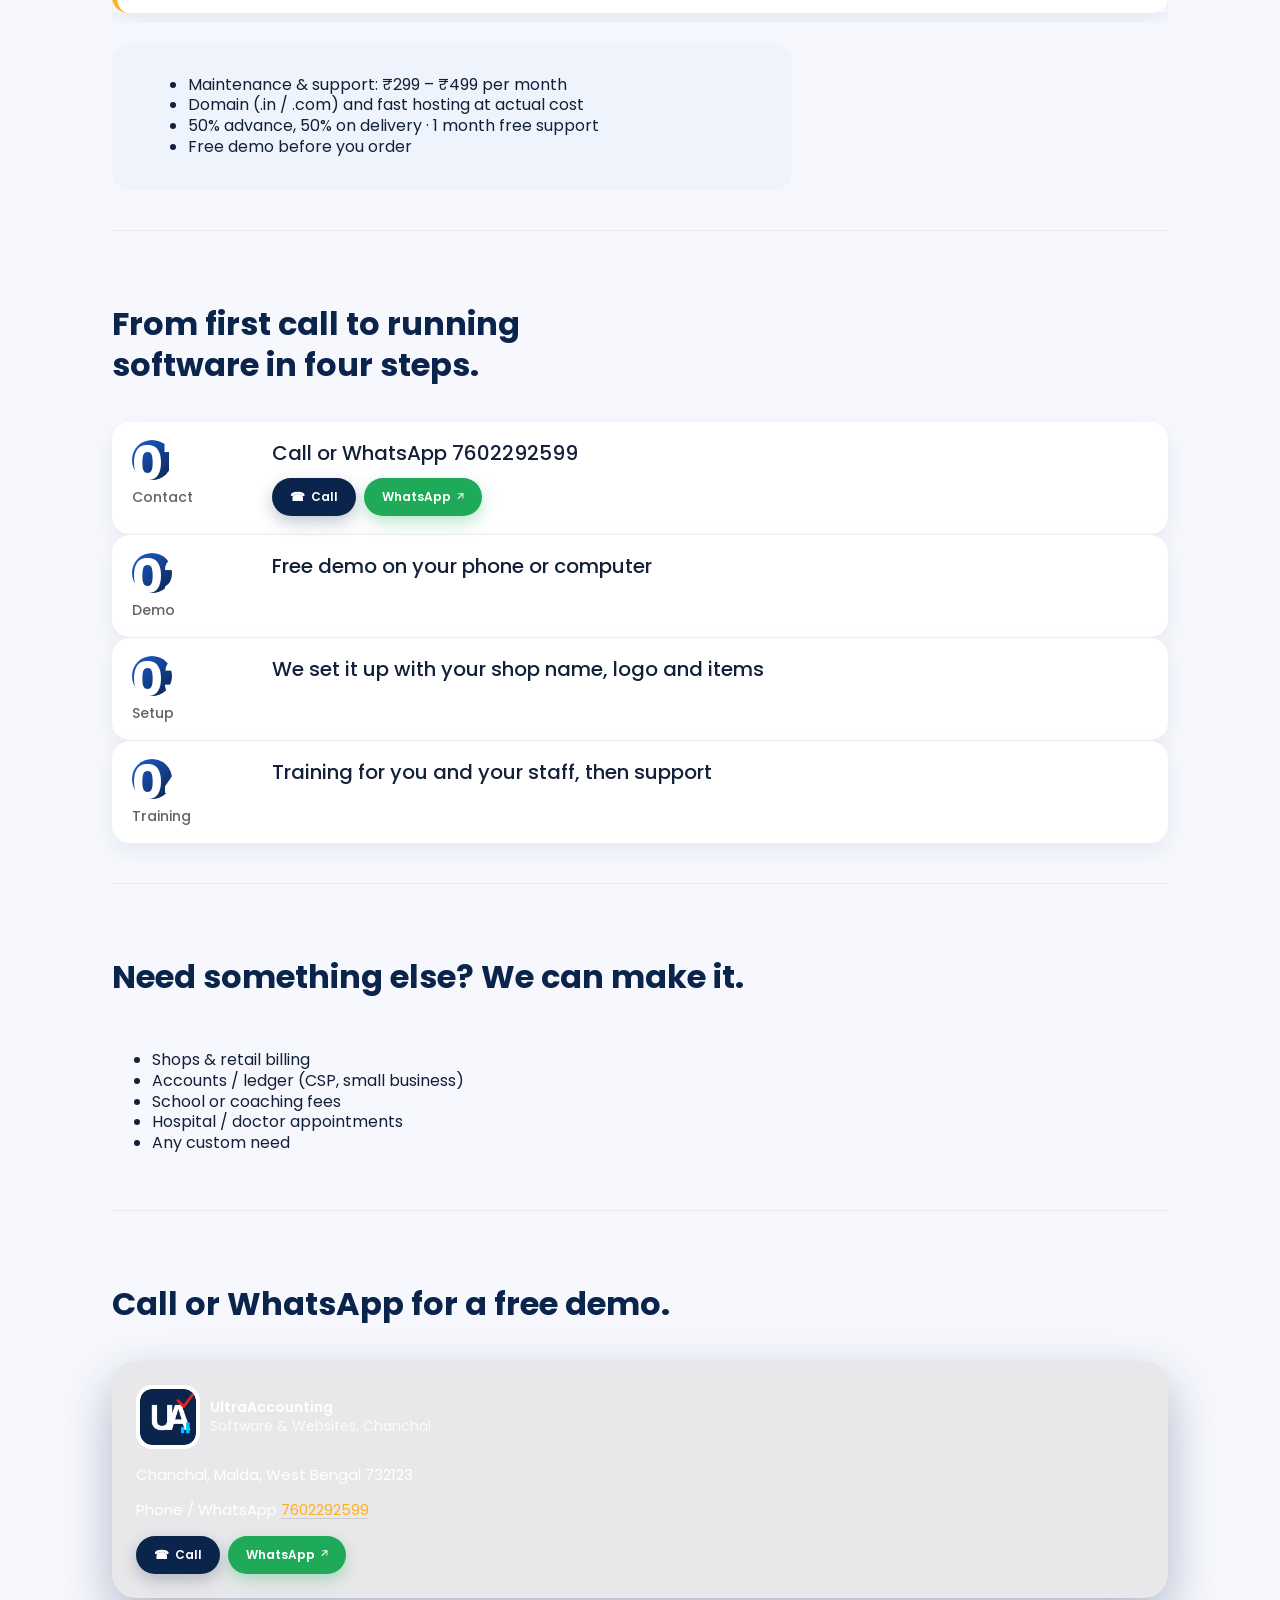
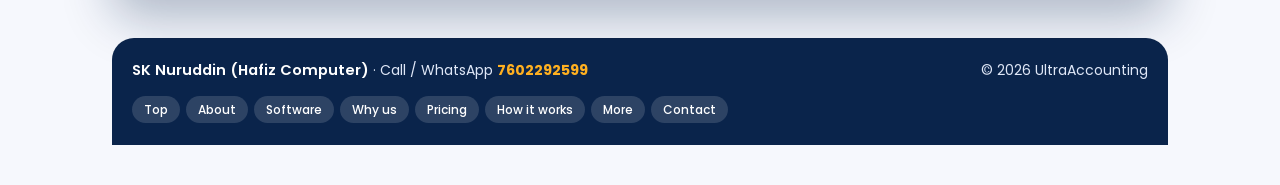
==== commit 1ce7b54c: "New brand design" ====
--- a/index.html
+++ b/index.html
@@ -20,10 +20,11 @@
     <link rel="preconnect" href="https://fonts.gstatic.com" crossorigin />
     <link
       rel="stylesheet"
-      href="https://fonts.googleapis.com/css2?family=Geist:wght@400;500;600&family=Geist+Mono:wght@400&display=swap"
+      href="https://fonts.googleapis.com/css2?family=Poppins:wght@400;500;600;700&family=Hind+Siliguri:wght@400;600;700&family=Geist:wght@400;500;600&family=Geist+Mono:wght@400&display=swap"
     />
     <link rel="stylesheet" href="hark.css" />
     <link rel="stylesheet" href="hark-hero.css" />
+    <link rel="stylesheet" href="ua-theme.css" />
     <style>
       .x-brand { display: flex; align-items: center; gap: 10px; }
       .x-brand img { width: 40px; height: 40px; border-radius: var(--r-s); flex: none; }
--- a/ua-theme.css
+++ b/ua-theme.css
@@ -0,0 +1,93 @@
+/* UltraAccounting brand theme: navy (logo) + saffron accent */
+:root {
+  --ua-navy: #0a244b;
+  --ua-navy-2: #12397a;
+  --ua-blue: #1e5fd8;
+  --ua-gold: #ffb020;
+  --ua-gold-2: #ff7a00;
+  --ua-soft: #eef3fc;
+  --sans: "Poppins", "Hind Siliguri", "Geist", -apple-system, BlinkMacSystemFont, "Segoe UI", sans-serif;
+  color-scheme: light;
+}
+html, body { background: #f6f8fd; color: #13203a; }
+body { background:
+  radial-gradient(1200px 500px at 100% -10%, #dfe9ff 0%, transparent 60%),
+  radial-gradient(900px 400px at -10% 20%, #fff1d6 0%, transparent 55%),
+  #f6f8fd; }
+
+/* Nav */
+.nav.glass { background: rgba(10, 36, 75, 0.92) !important; box-shadow: 0 10px 30px rgba(10,36,75,.25); }
+
+/* Hero */
+.hero { box-shadow: 0 24px 60px rgba(10, 36, 75, 0.35); border: 1px solid rgba(255,255,255,.08); }
+.hero::after { background: linear-gradient(100deg, rgba(10,36,75,.92) 0%, rgba(18,57,122,.75) 45%, rgba(10,36,75,.15) 100%) !important; }
+.hero h1 { font-weight: 700; letter-spacing: -0.01em; text-shadow: 0 2px 18px rgba(0,0,0,.25); }
+.hero h1::after { content: ""; display: block; width: 84px; height: 5px; margin-top: 14px; border-radius: 9px; background: linear-gradient(90deg, var(--ua-gold), var(--ua-gold-2)); }
+.hero__eyebrow b { font-size: 1.15em; letter-spacing: .02em; }
+.hero__eyebrow img { background: #fff; padding: 3px; box-shadow: 0 4px 14px rgba(0,0,0,.25); }
+
+/* Callout */
+.callout { background: rgba(255,255,255,.94) !important; border: 0 !important; box-shadow: 0 18px 40px rgba(10,36,75,.3) !important; color: #13203a; }
+.callout__head { color: var(--ua-gold-2) !important; font-weight: 700 !important; text-transform: uppercase; letter-spacing: .06em; font-size: 12px; }
+
+/* Buttons */
+.btn { background: var(--ua-navy); color: #fff; border: 0; border-radius: 999px; padding: 8px 18px; min-height: 38px; font-weight: 600; box-shadow: 0 6px 16px rgba(10,36,75,.25); transition: transform .15s ease, box-shadow .15s ease; }
+.btn:hover { transform: translateY(-1px); box-shadow: 0 10px 22px rgba(10,36,75,.3); }
+.btn[href^="https://wa.me"] { background: #1faa59; box-shadow: 0 6px 16px rgba(31,170,89,.3); }
+.btn[target="_blank"]::after { color: rgba(255,255,255,.8); }
+.btn[href^="tel:"]::before { content: "\260E"; }
+
+/* Stats */
+.stats { gap: 14px; }
+.stat { background: #fff; border: 0 !important; border-radius: 18px; padding: 18px 20px !important; box-shadow: 0 8px 24px rgba(10,36,75,.08); }
+.stat__fig { color: var(--ua-navy-2); font-weight: 700; }
+@media (max-width: 760px) { .stats { gap: 10px; } .stat { grid-column: auto; } .stats { grid-template-columns: 1fr 1fr; } }
+
+/* Section heads */
+.head__eyebrow { display: inline-block; padding: 4px 12px; border-radius: 999px; background: #fff3dc; color: #b45a00; font-weight: 700; font-size: 12px; letter-spacing: .06em; text-transform: uppercase; }
+.head h2 { color: var(--ua-navy); font-weight: 700; }
+
+/* Cards */
+.cards > div { background: #fff; border-radius: 22px; box-shadow: 0 12px 32px rgba(10,36,75,.09); border-top: 4px solid var(--ua-blue); transition: transform .2s ease, box-shadow .2s ease; }
+.cards > div:hover { transform: translateY(-3px); box-shadow: 0 18px 40px rgba(10,36,75,.14); }
+.cards > div:nth-child(2) { border-top-color: var(--ua-gold-2); }
+.cards > div:nth-child(3) { border-top-color: #1faa59; }
+.cards > div:nth-child(4) { border-top-color: #8b3dff; }
+.cards > div:nth-child(5) { border-top-color: #e23b5a; }
+.cards h3 { color: var(--ua-navy); }
+.cards__media { border-radius: 14px; overflow: hidden; }
+.pill { background: var(--ua-soft) !important; color: var(--ua-navy-2) !important; }
+
+/* Steps */
+.step { background: #fff; border-radius: 18px; padding: 18px 20px; box-shadow: 0 8px 22px rgba(10,36,75,.07); }
+.step__num { color: #fff !important; background: linear-gradient(135deg, var(--ua-blue), var(--ua-navy)); width: 40px; height: 40px; border-radius: 50%; display: grid; place-items: center; font-weight: 700; }
+
+/* Checklist */
+.checklist li { background: #fff; border-radius: 14px; padding: 12px 14px; margin-bottom: 8px; box-shadow: 0 4px 14px rgba(10,36,75,.06); border: 0 !important; }
+
+/* Pricing table as cards */
+#pricing .table-wrap { margin: 0; padding: 0; }
+#pricing table { border-collapse: separate; border-spacing: 0 10px; }
+#pricing thead { display: none; }
+#pricing tbody tr { background: #fff; box-shadow: 0 6px 20px rgba(10,36,75,.08); }
+#pricing tbody th, #pricing tbody td { border: 0 !important; padding: 16px 18px !important; }
+#pricing tbody th { border-radius: 16px 0 0 16px; color: var(--ua-navy); font-size: 16px; border-left: 5px solid var(--ua-gold) !important; }
+#pricing tbody td { border-radius: 0 16px 16px 0; text-align: right; color: #0f7a3d; font-size: 17px; font-weight: 700; white-space: nowrap; }
+#pricing .head__sub { background: #fff8e8; border-left: 4px solid var(--ua-gold-2); padding: 10px 14px; border-radius: 10px; color: #6b3d00; font-weight: 600; }
+#pricing .after-table { background: var(--ua-soft); border-radius: 18px; padding: 16px 20px 16px 36px; }
+@media (max-width: 599px) {
+  #pricing tbody tr { display: block; border-radius: 16px; padding: 14px 16px; margin-bottom: 10px; border-left: 5px solid var(--ua-gold); }
+  #pricing tbody th, #pricing tbody td { display: block; padding: 2px 0 !important; border-radius: 0; text-align: left; border-left: 0 !important; }
+  #pricing tbody td[data-label] { display: block; }
+  #pricing tbody td[data-label]::before { content: none; }
+}
+
+/* Contact & footer */
+.x-contact { background: linear-gradient(135deg, var(--ua-navy), var(--ua-navy-2)); color: #fff; border-radius: 24px; padding: 26px; box-shadow: 0 20px 50px rgba(10,36,75,.3); }
+.x-contact .link { color: var(--ua-gold); }
+.x-contact .x-brand img { background: #fff; padding: 4px; }
+.foot { background: var(--ua-navy); color: #dfe7f7; border-radius: 22px 22px 0 0; padding: 22px 20px; text-align: center; }
+.foot strong { color: #fff !important; font-size: 1.05em; }
+.foot .link { color: var(--ua-gold); font-weight: 700; }
+.foot nav a { background: rgba(255,255,255,.14) !important; color: #fff !important; }
+#langbtn { background: linear-gradient(135deg, var(--ua-gold), var(--ua-gold-2)) !important; color: #2a1600 !important; }
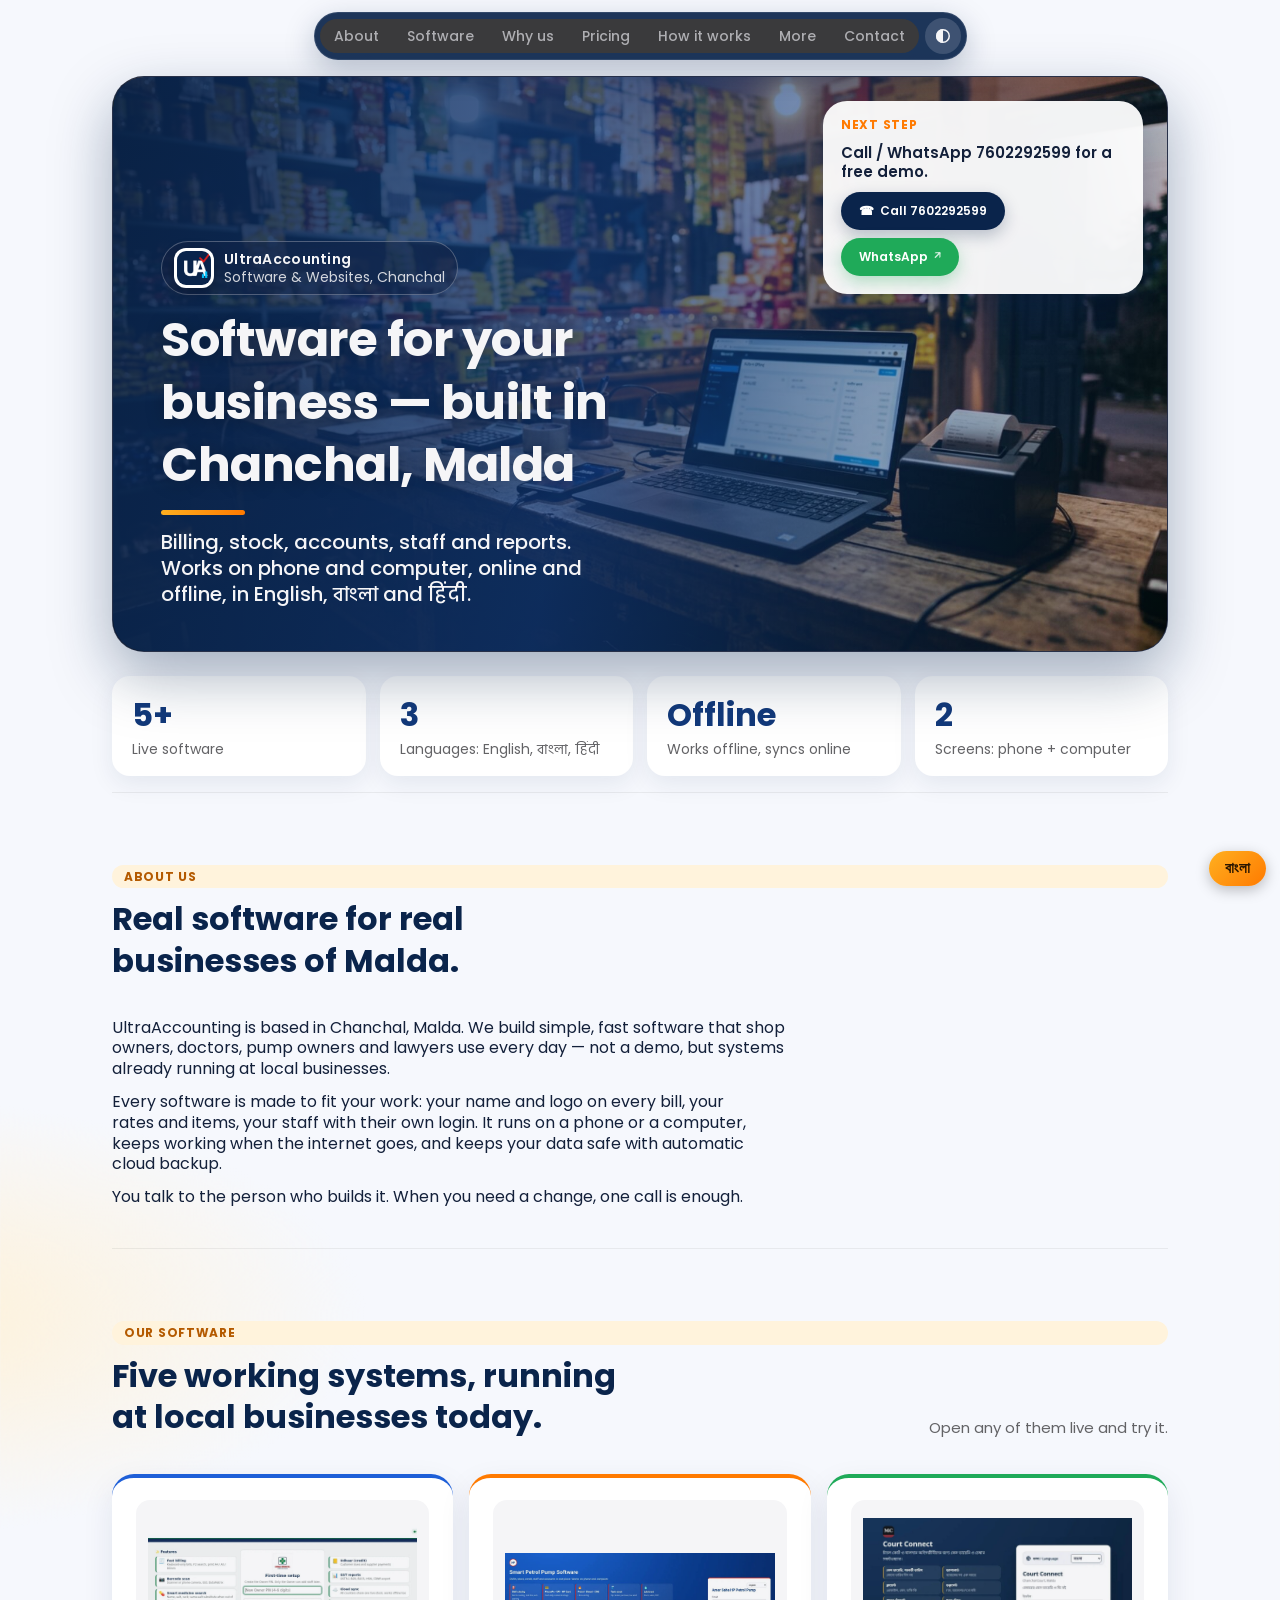
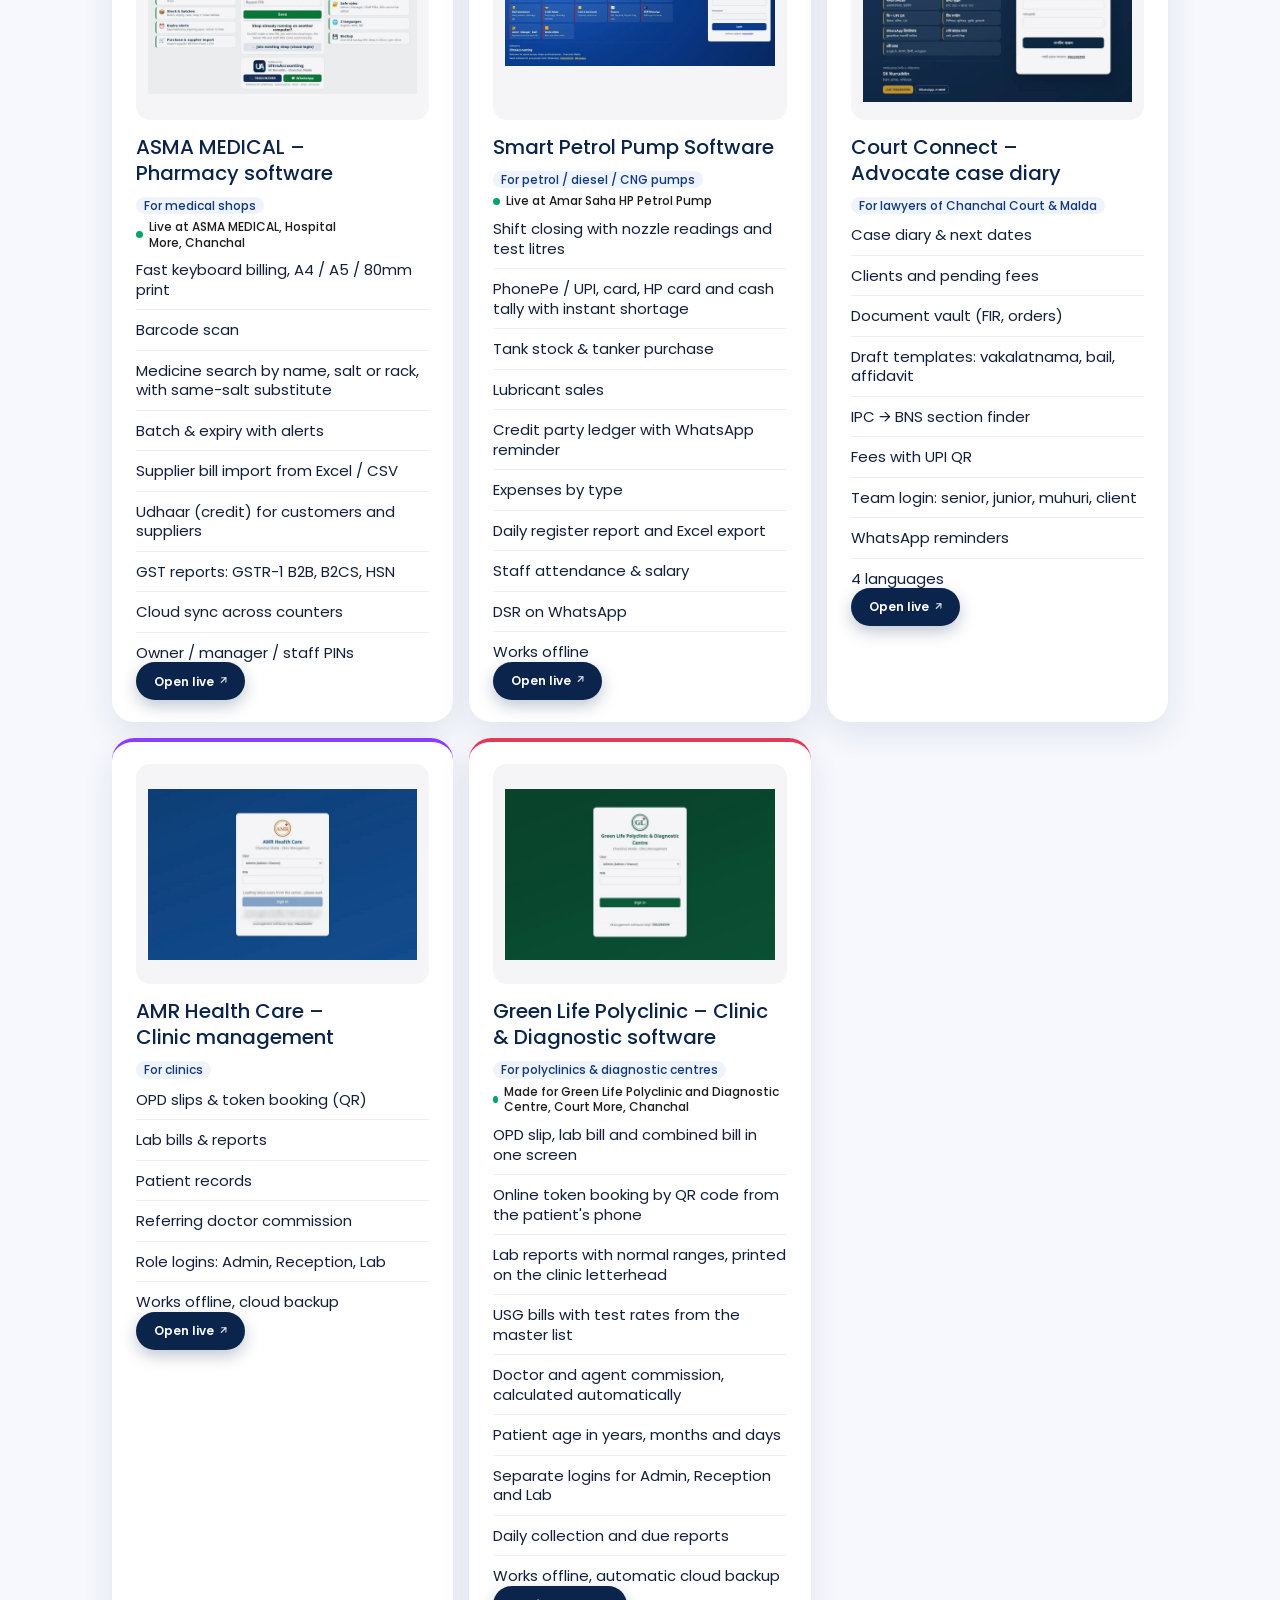
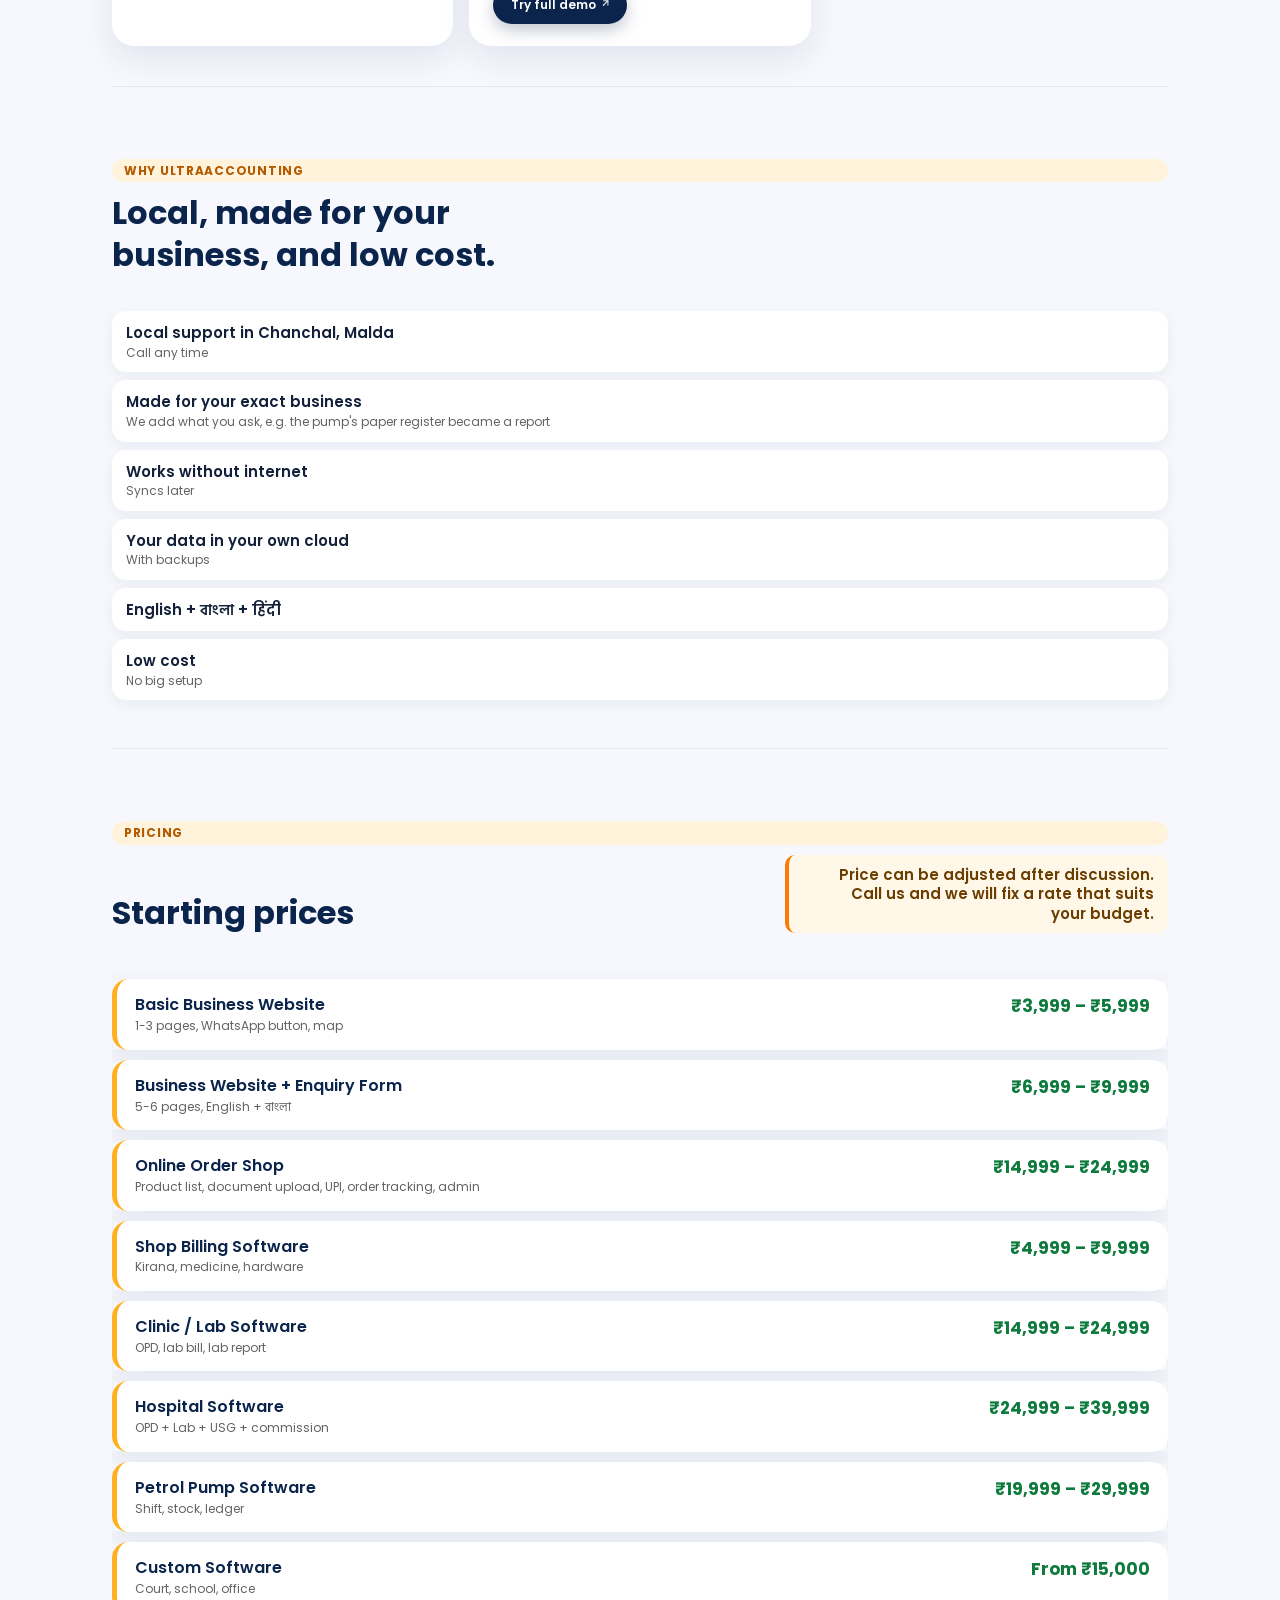
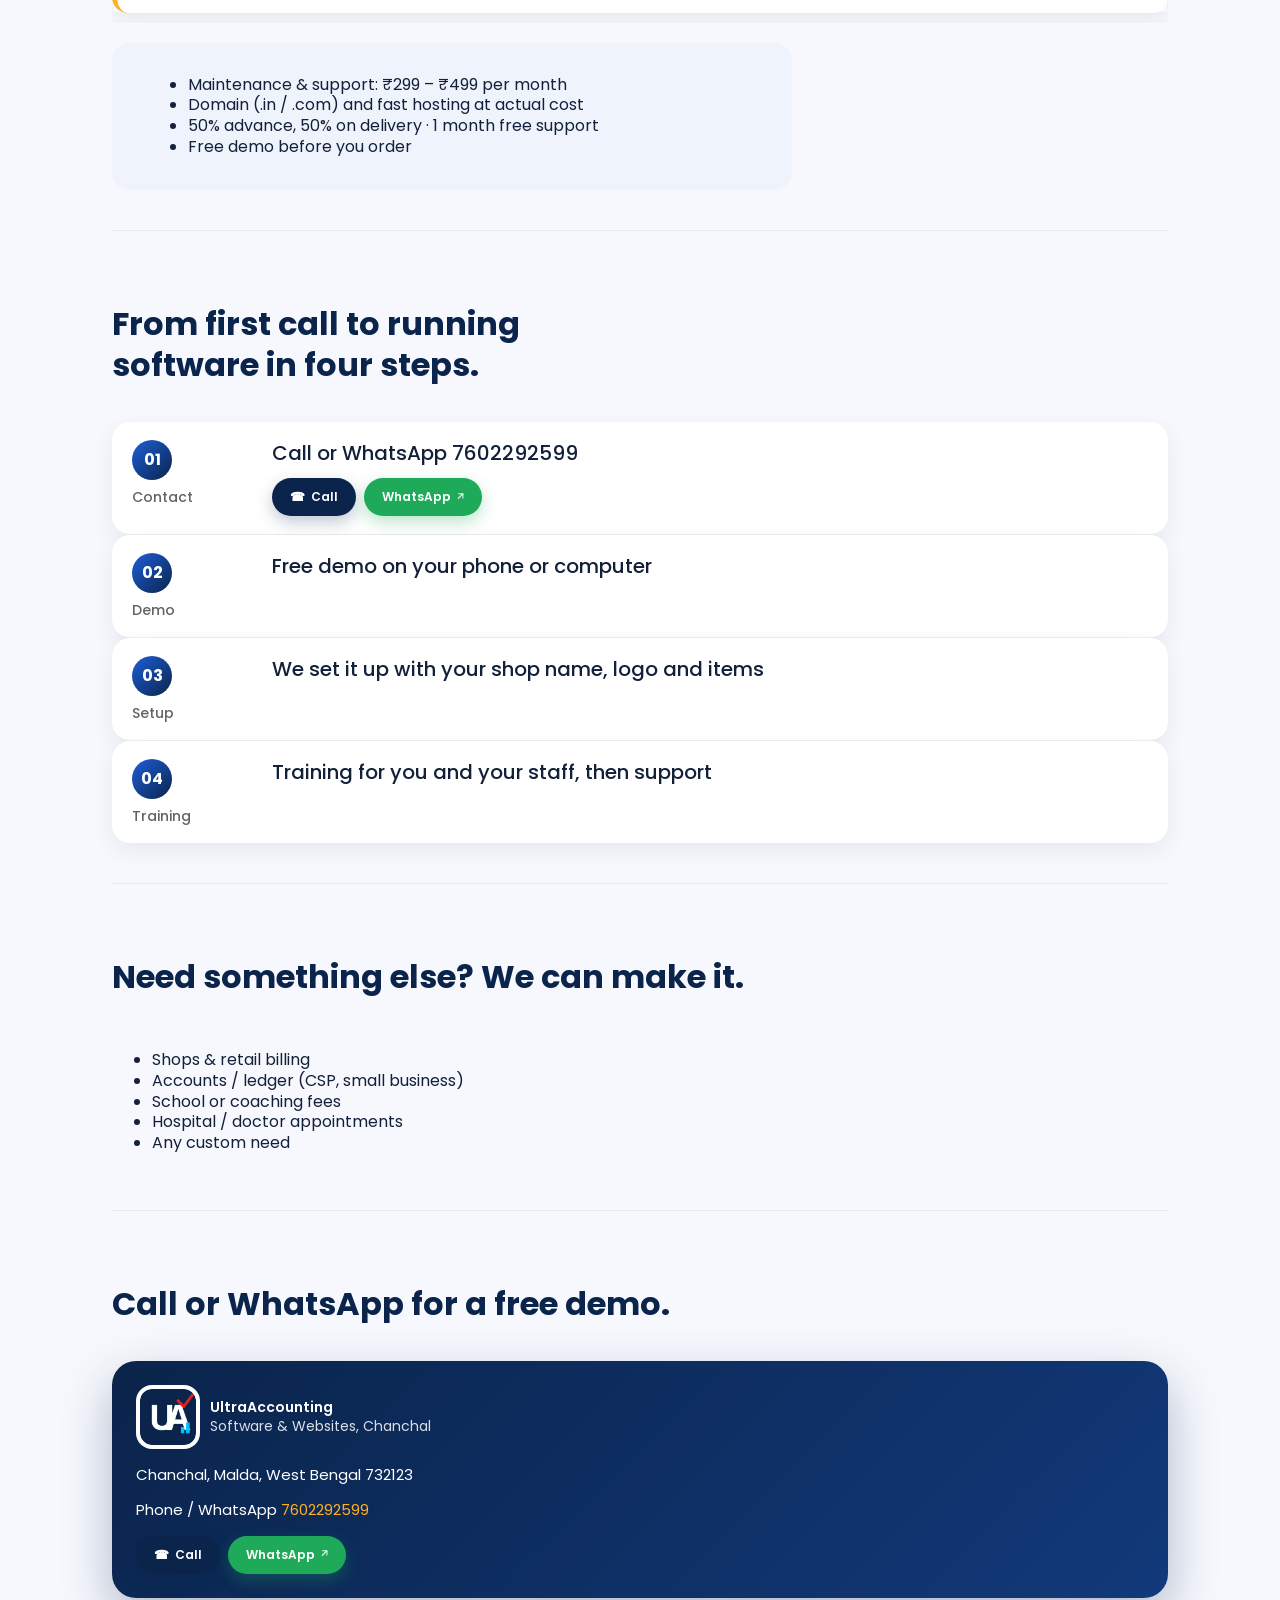
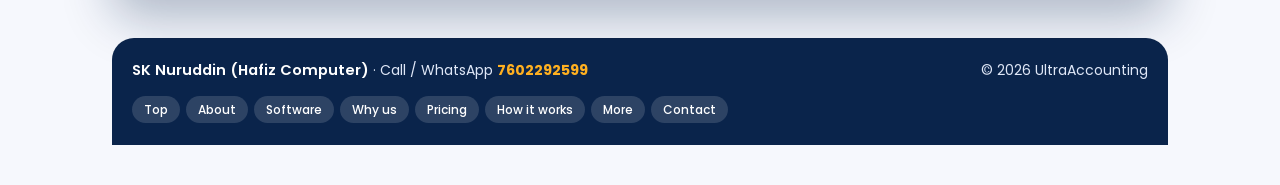
==== commit f1206438: "Green Life card: Try full demo button" ====
--- a/index.html
+++ b/index.html
@@ -167,7 +167,7 @@
                 <li>Daily collection and due reports</li>
                 <li>Works offline, automatic cloud backup</li>
               </ul>
-              <div class="links"><a class="btn" href="https://greenlife-clinic-wv9u.onrender.com" target="_blank" rel="noopener">Open live</a></div>
+              <div class="links"><a class="btn" href="/greenlife-demo/" target="_blank" rel="noopener">Try full demo</a></div>
             </div>
           </div>
         </section>
--- a/ua-theme.css
+++ b/ua-theme.css
@@ -60,7 +60,7 @@
 
 /* Steps */
 .step { background: #fff; border-radius: 18px; padding: 18px 20px; box-shadow: 0 8px 22px rgba(10,36,75,.07); }
-.step__num { color: #fff !important; background: linear-gradient(135deg, var(--ua-blue), var(--ua-navy)); width: 40px; height: 40px; border-radius: 50%; display: grid; place-items: center; font-weight: 700; }
+.step__num { color: #fff !important; background: linear-gradient(135deg, var(--ua-blue), var(--ua-navy)); width: 40px; height: 40px; border-radius: 50%; display: grid; place-items: center; font: 700 16px/1 var(--sans) !important; letter-spacing: 0; margin: 0; }
 
 /* Checklist */
 .checklist li { background: #fff; border-radius: 14px; padding: 12px 14px; margin-bottom: 8px; box-shadow: 0 4px 14px rgba(10,36,75,.06); border: 0 !important; }
@@ -83,7 +83,7 @@
 }
 
 /* Contact & footer */
-.x-contact { background: linear-gradient(135deg, var(--ua-navy), var(--ua-navy-2)); color: #fff; border-radius: 24px; padding: 26px; box-shadow: 0 20px 50px rgba(10,36,75,.3); }
+.x-contact { background: linear-gradient(135deg, var(--ua-navy), var(--ua-navy-2)) !important; color: #fff !important; border-radius: 24px; padding: 26px; box-shadow: 0 20px 50px rgba(10,36,75,.3); }
 .x-contact .link { color: var(--ua-gold); }
 .x-contact .x-brand img { background: #fff; padding: 4px; }
 .foot { background: var(--ua-navy); color: #dfe7f7; border-radius: 22px 22px 0 0; padding: 22px 20px; text-align: center; }
@@ -91,3 +91,6 @@
 .foot .link { color: var(--ua-gold); font-weight: 700; }
 .foot nav a { background: rgba(255,255,255,.14) !important; color: #fff !important; }
 #langbtn { background: linear-gradient(135deg, var(--ua-gold), var(--ua-gold-2)) !important; color: #2a1600 !important; }
+
+.x-contact p, .x-contact b, .x-contact small { color: #fff !important; }
+.x-contact .link { color: var(--ua-gold) !important; }
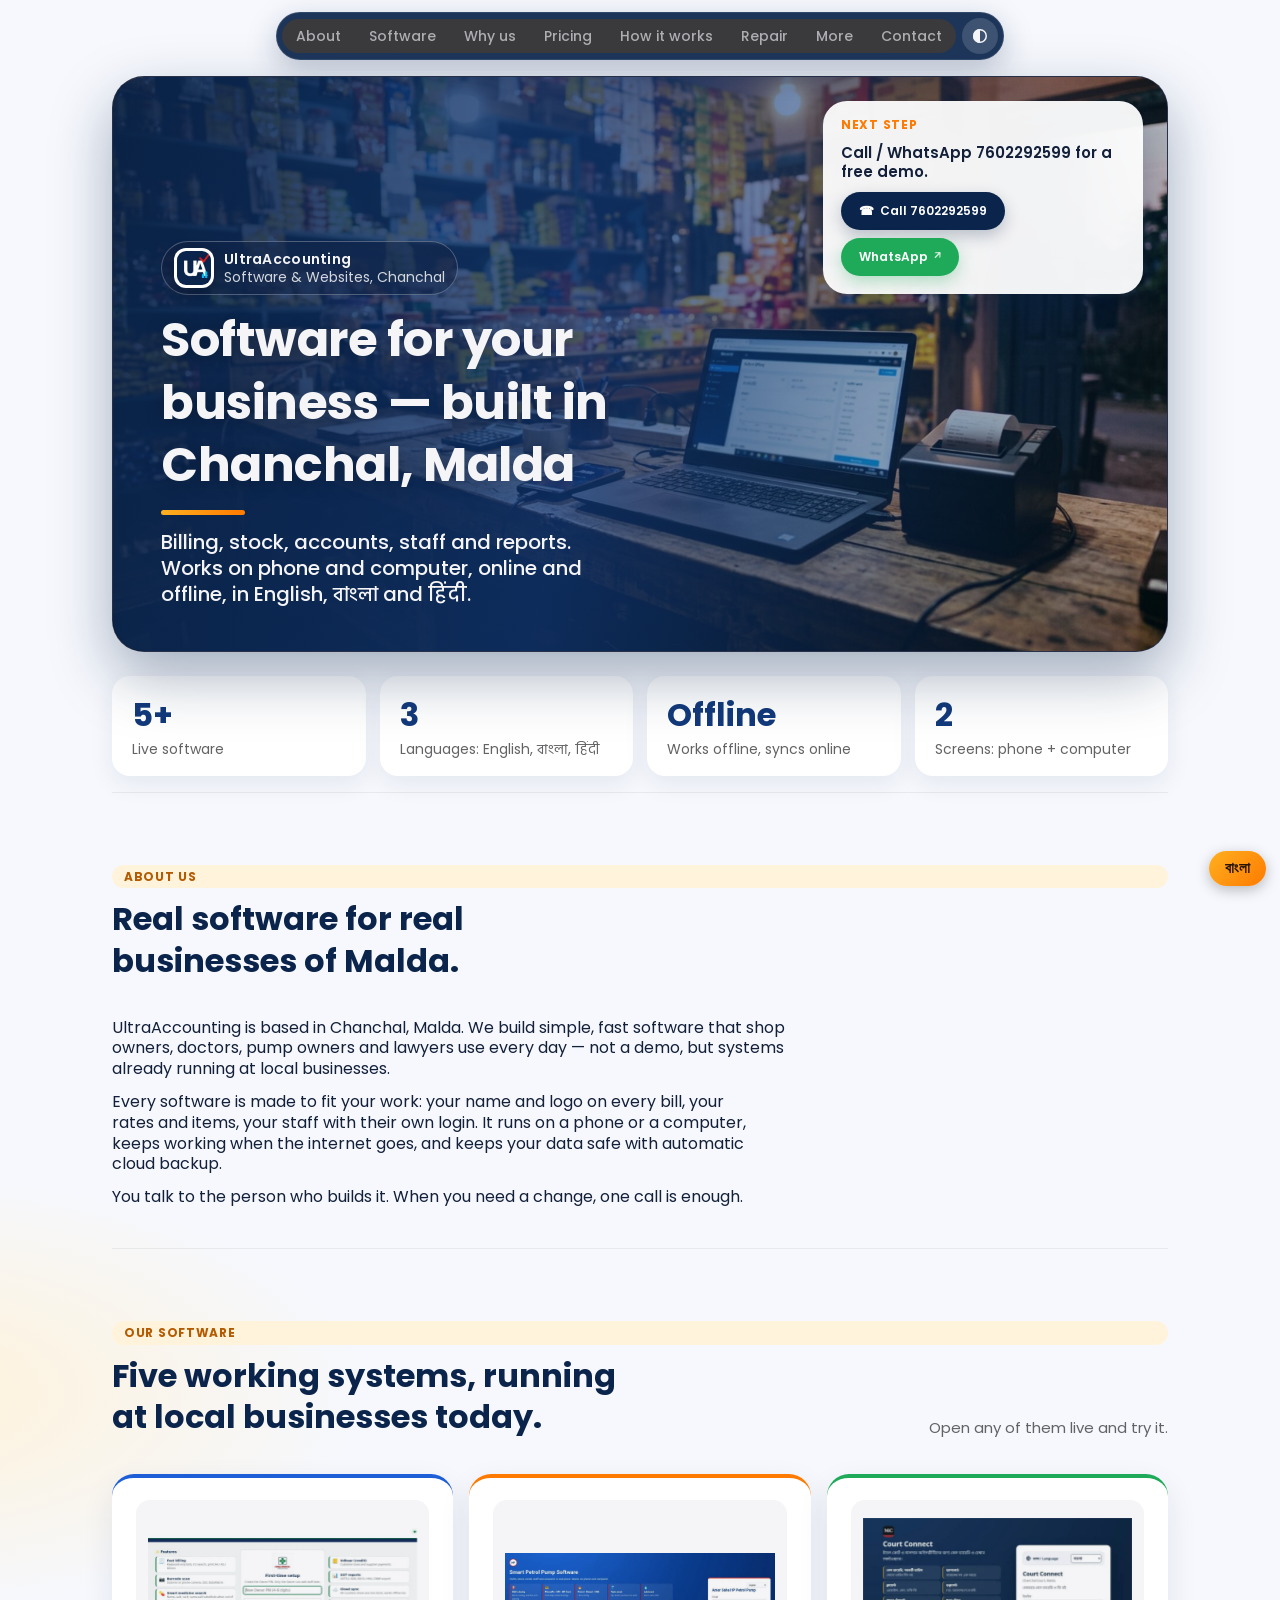
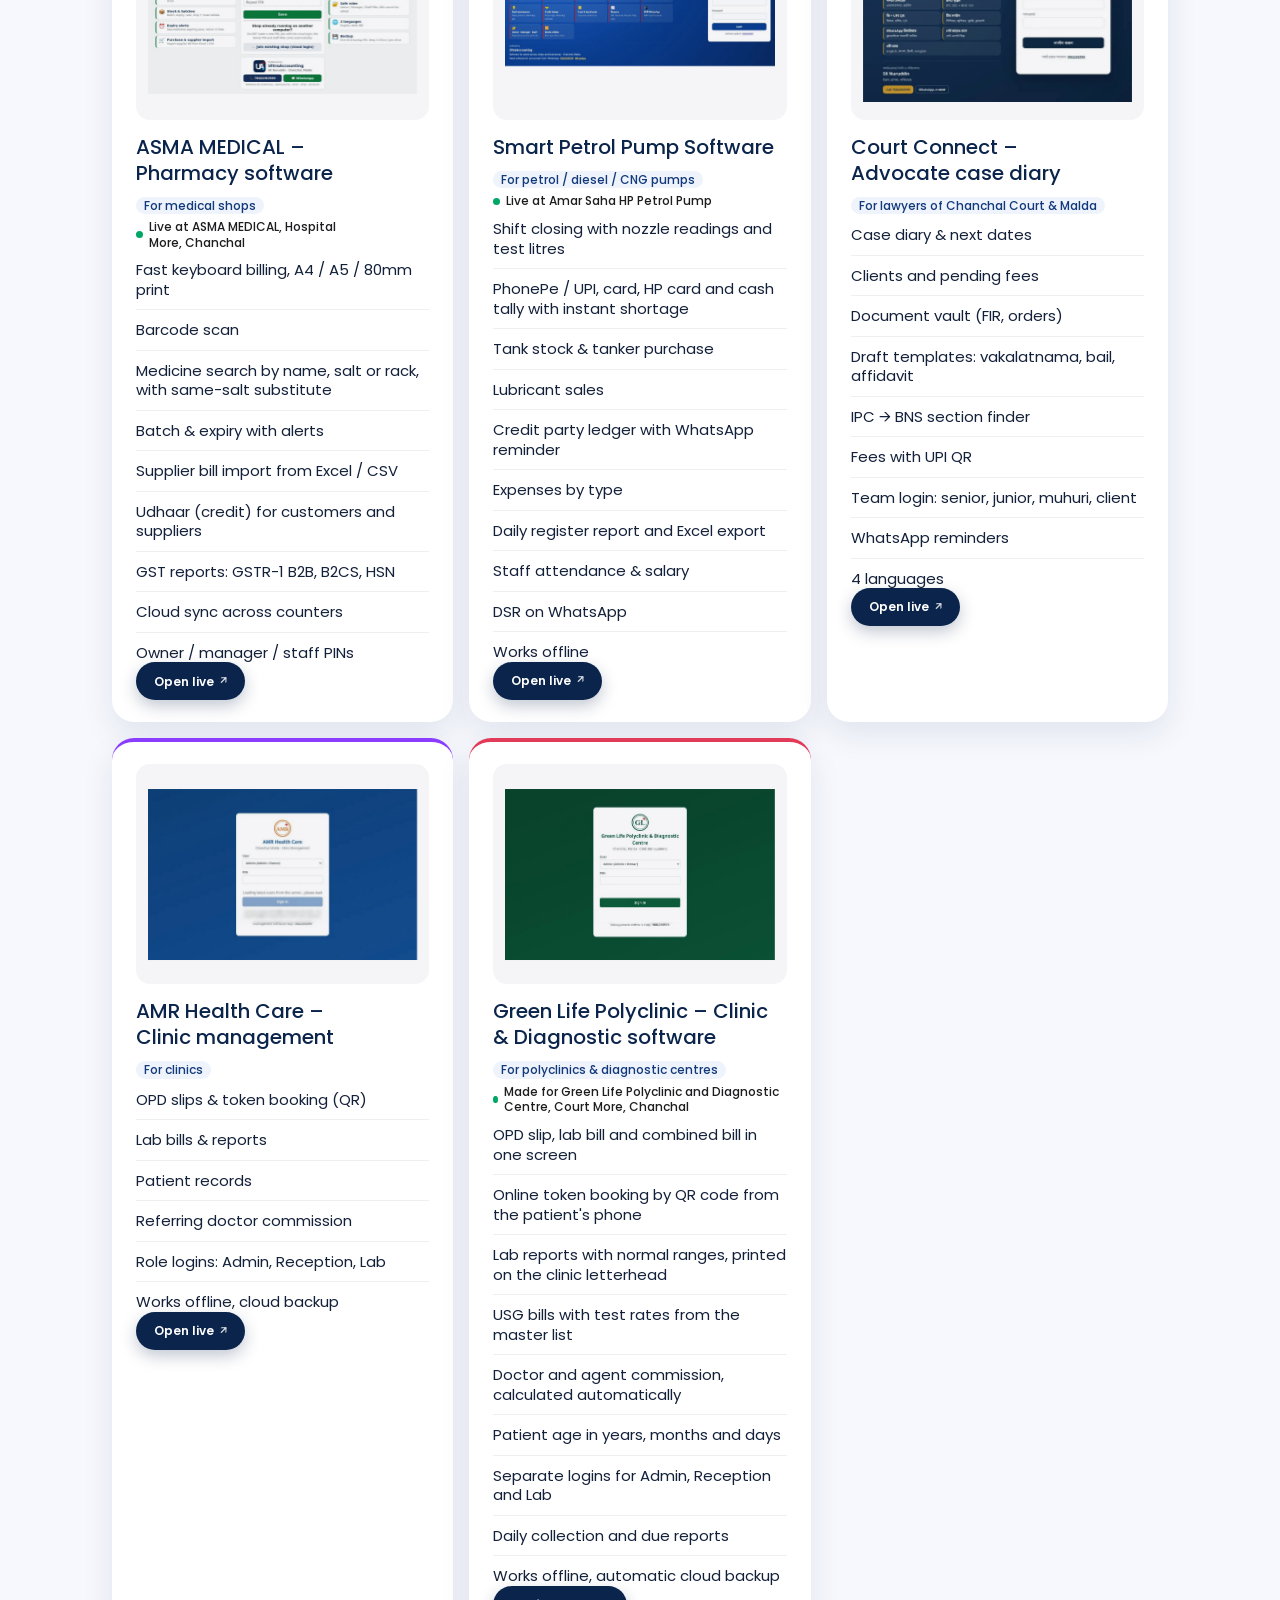
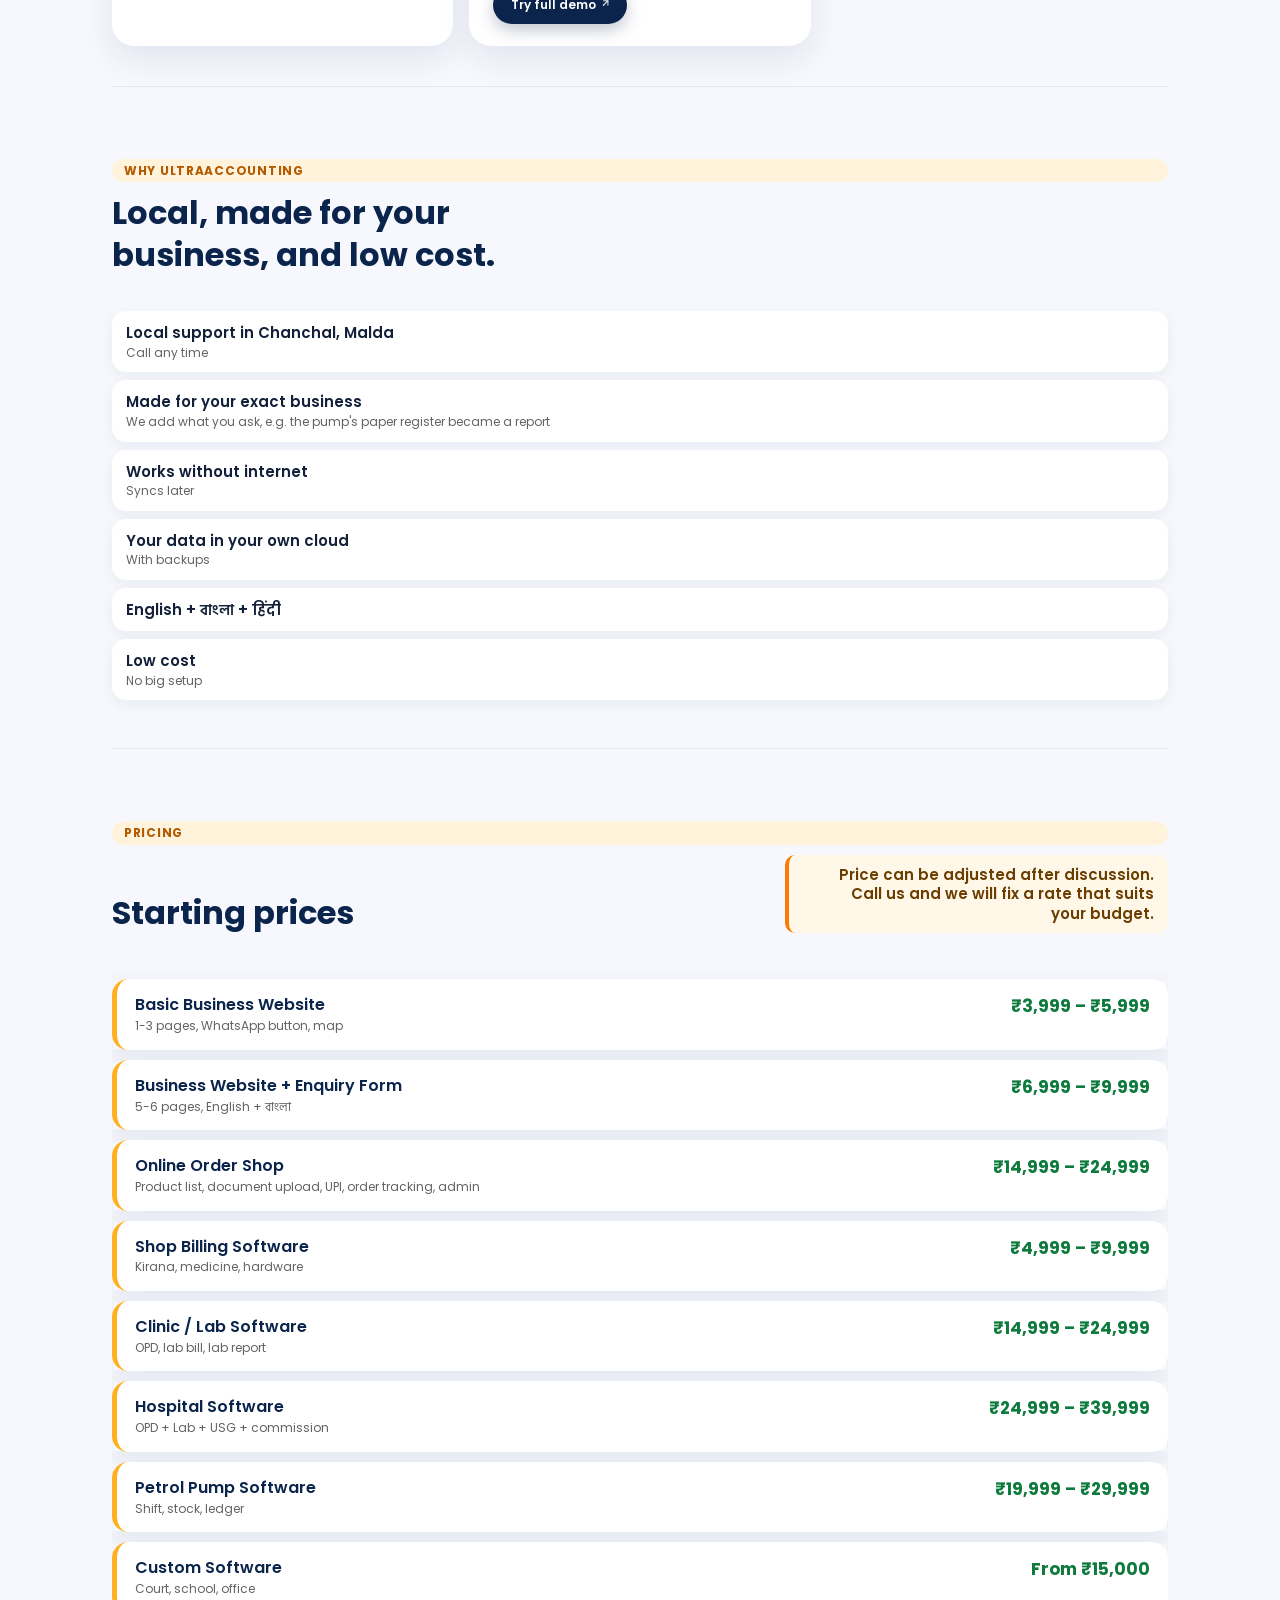
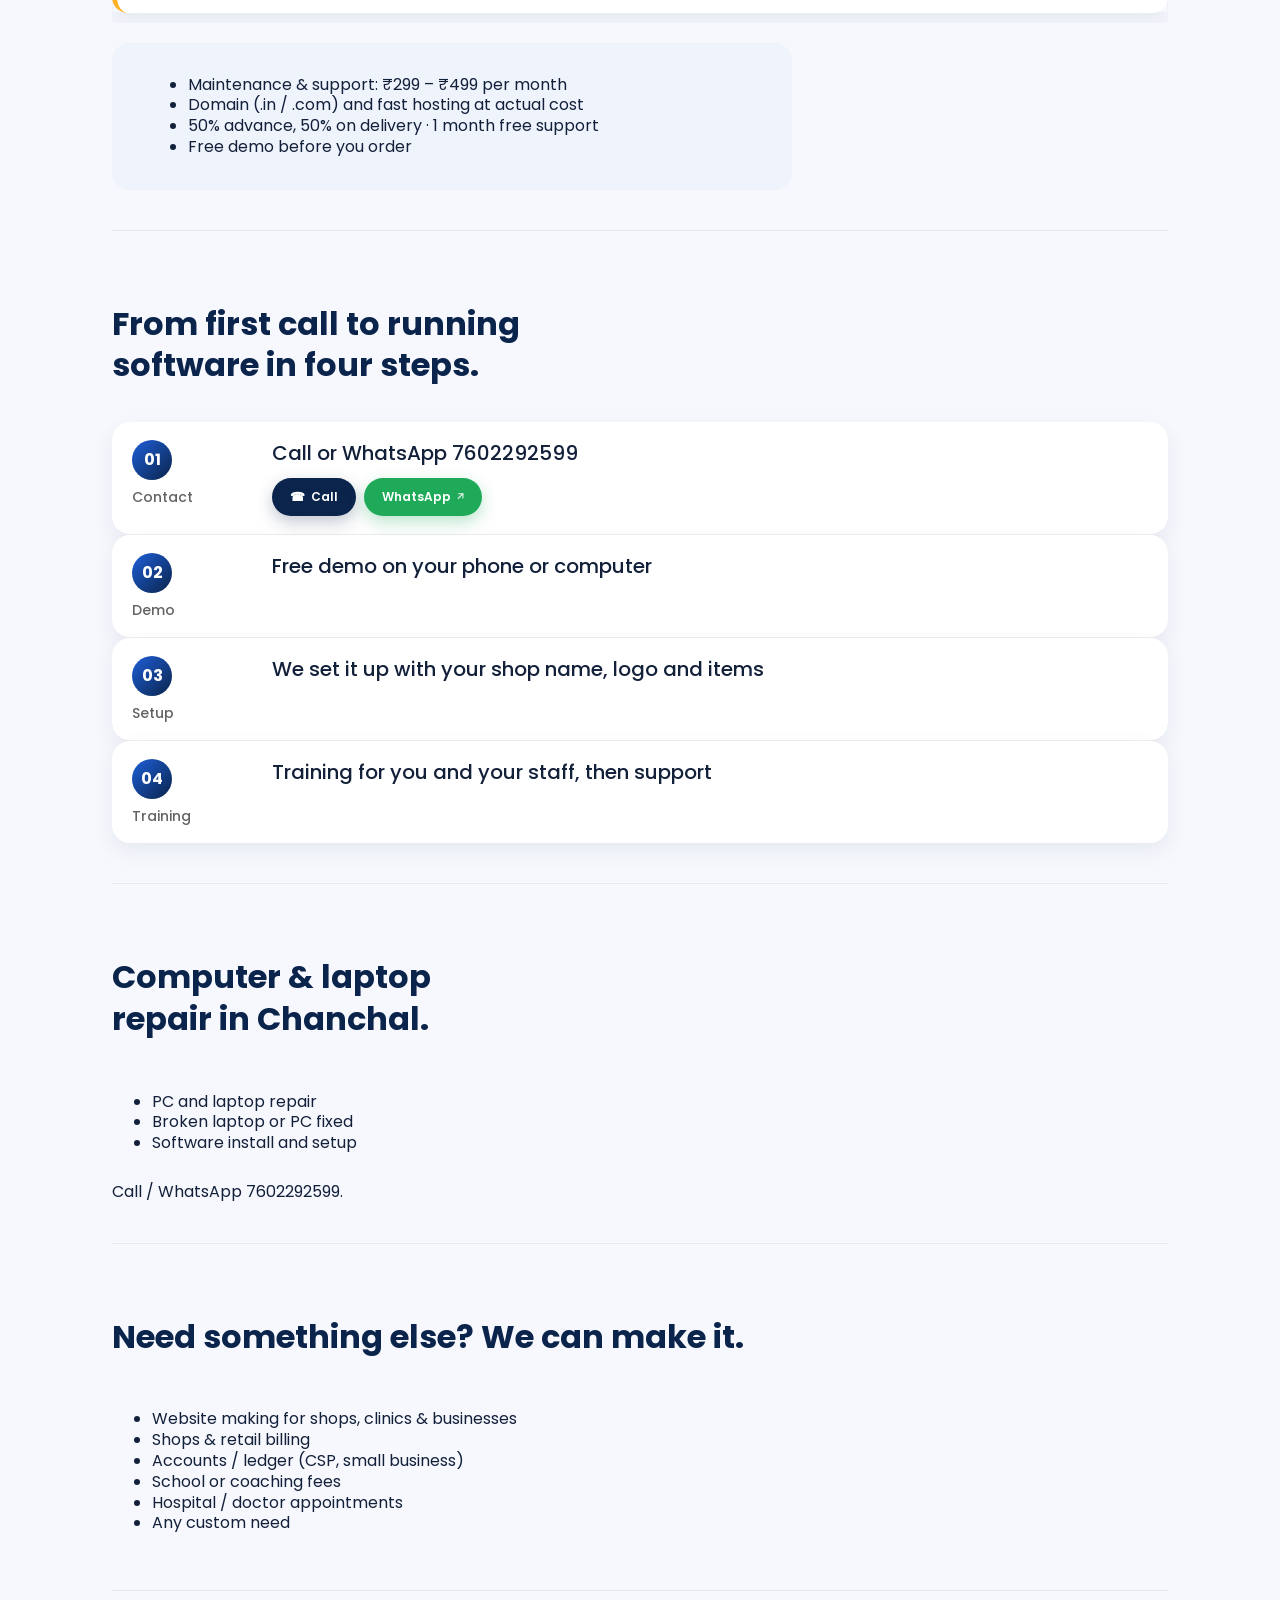
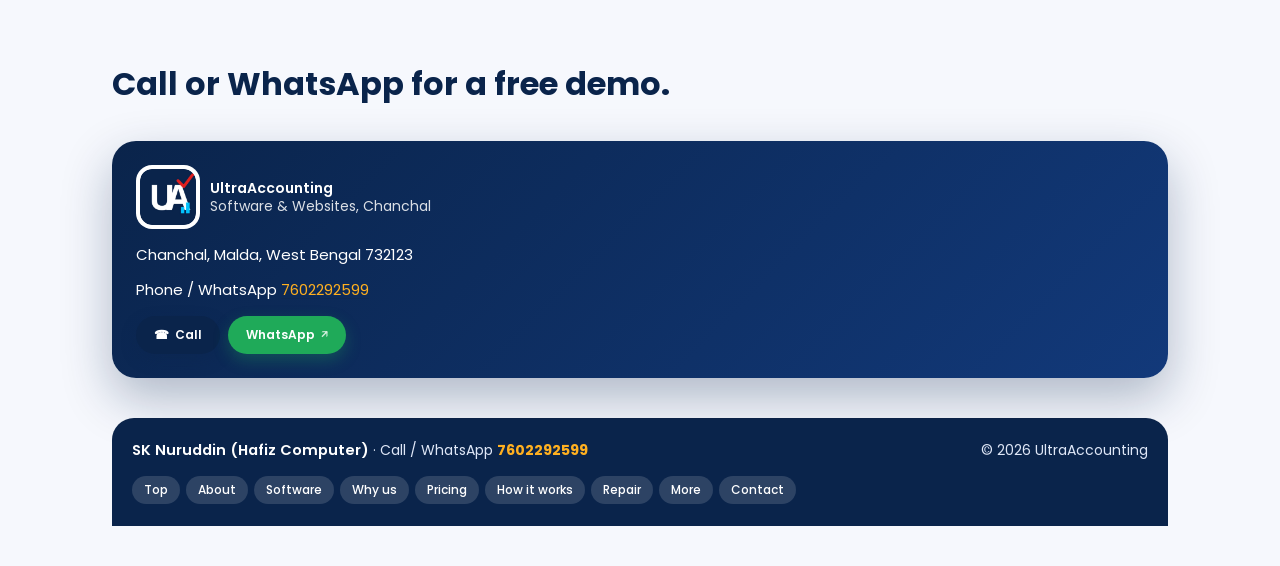
==== commit 864ed194: "Add computer repair + website making, local SEO" ====
--- a/index.html
+++ b/index.html
@@ -3,9 +3,9 @@
   <head>
     <meta charset="utf-8" />
     <meta name="viewport" content="width=device-width, initial-scale=1" />
-    <title>UltraAccounting — Business software made in Chanchal, Malda</title>
-    <meta name="description" content="UltraAccounting by SK Nuruddin, Chanchal, Malda (West Bengal): pharmacy billing software, petrol pump software, clinic and diagnostic centre software (Green Life Polyclinic, AMR Health Care), advocate case diary, accounts and GST billing. Works offline, English, Bengali, Hindi. Call / WhatsApp 7602292599." />
-    <meta name="keywords" content="UltraAccounting, SK Nuruddin, software Chanchal, software Malda, pharmacy software West Bengal, medical shop billing software, petrol pump software, clinic software, advocate software, GST billing software Bengali" />
+    <title>UltraAccounting — Software, Website &amp; Computer Repair in Chanchal, Malda</title>
+    <meta name="description" content="UltraAccounting by SK Nuruddin, Chanchal, Malda (West Bengal): pharmacy billing software, petrol pump software, clinic and diagnostic centre software (Green Life Polyclinic, AMR Health Care), advocate case diary, accounts and GST billing. Website making, computer and laptop repair in Chanchal. Software engineer SK Nuruddin. Works offline, English, Bengali, Hindi. Call / WhatsApp 7602292599." />
+    <meta name="keywords" content="UltraAccounting, SK Nuruddin, software Chanchal, software Malda, pharmacy software West Bengal, medical shop billing software, petrol pump software, clinic software, advocate software, GST billing software Bengali, computer repair Chanchal, laptop repair Chanchal Malda, computer shop Chanchal, technical service Chanchal Malda, website design Chanchal, website making Malda, software engineer Chanchal, software engineer Malda, pharmacy software Malda, computer Chanchal Malda" />
     <meta name="author" content="SK Nuruddin" />
     <link rel="canonical" href="https://ultraaccounting-software.onrender.com/" />
     <meta property="og:title" content="UltraAccounting — Business software made in Chanchal, Malda" />
@@ -14,7 +14,7 @@
     <meta property="og:type" content="website" />
     <link rel="icon" href="favicon.png" />
     <link rel="apple-touch-icon" href="ua-logo.png" />
-    <script type="application/ld+json">{"@context":"https://schema.org","@type":"LocalBusiness","name":"UltraAccounting","founder":{"@type":"Person","name":"SK Nuruddin"},"description":"Business software for pharmacies, petrol pumps, clinics, advocates and shops","telephone":"+917602292599","address":{"@type":"PostalAddress","addressLocality":"Chanchal","addressRegion":"West Bengal","postalCode":"732123","addressCountry":"IN"},"areaServed":"Malda, West Bengal"}</script>
+    <script type="application/ld+json">{"@context":"https://schema.org","@type":"LocalBusiness","name":"UltraAccounting","founder":{"@type":"Person","name":"SK Nuruddin"},"description":"Business software for pharmacies, petrol pumps, clinics, advocates and shops; computer and laptop repair","knowsAbout":["Website design","Software development","Pharmacy software","Billing software","Accounting software","Computer repair","Laptop repair"],"telephone":"+917602292599","address":{"@type":"PostalAddress","addressLocality":"Chanchal","addressRegion":"West Bengal","postalCode":"732123","addressCountry":"IN"},"areaServed":"Malda, West Bengal"}</script>
 
     <link rel="preconnect" href="https://fonts.googleapis.com" />
     <link rel="preconnect" href="https://fonts.gstatic.com" crossorigin />
@@ -248,12 +248,27 @@
           </div>
         </section>
 
-        <section class="section" id="more" data-nav="More">
-          <div class="head">
-            <h2>Need something else? We can make it.</h2>
+        <section class="section" id="repair" data-nav="Repair">
+          <div class="head">
+            <h2>Computer &amp; laptop repair in Chanchal.</h2>
           </div>
           <div class="prose">
             <ul>
+              <li>PC and laptop repair</li>
+              <li>Broken laptop or PC fixed</li>
+              <li>Software install and setup</li>
+            </ul>
+            <p>Call / WhatsApp 7602292599.</p>
+          </div>
+        </section>
+
+        <section class="section" id="more" data-nav="More">
+          <div class="head">
+            <h2>Need something else? We can make it.</h2>
+          </div>
+          <div class="prose">
+            <ul>
+              <li>Website making for shops, clinics &amp; businesses</li>
               <li>Shops &amp; retail billing</li>
               <li>Accounts / ledger (CSP, small business)</li>
               <li>School or coaching fees</li>
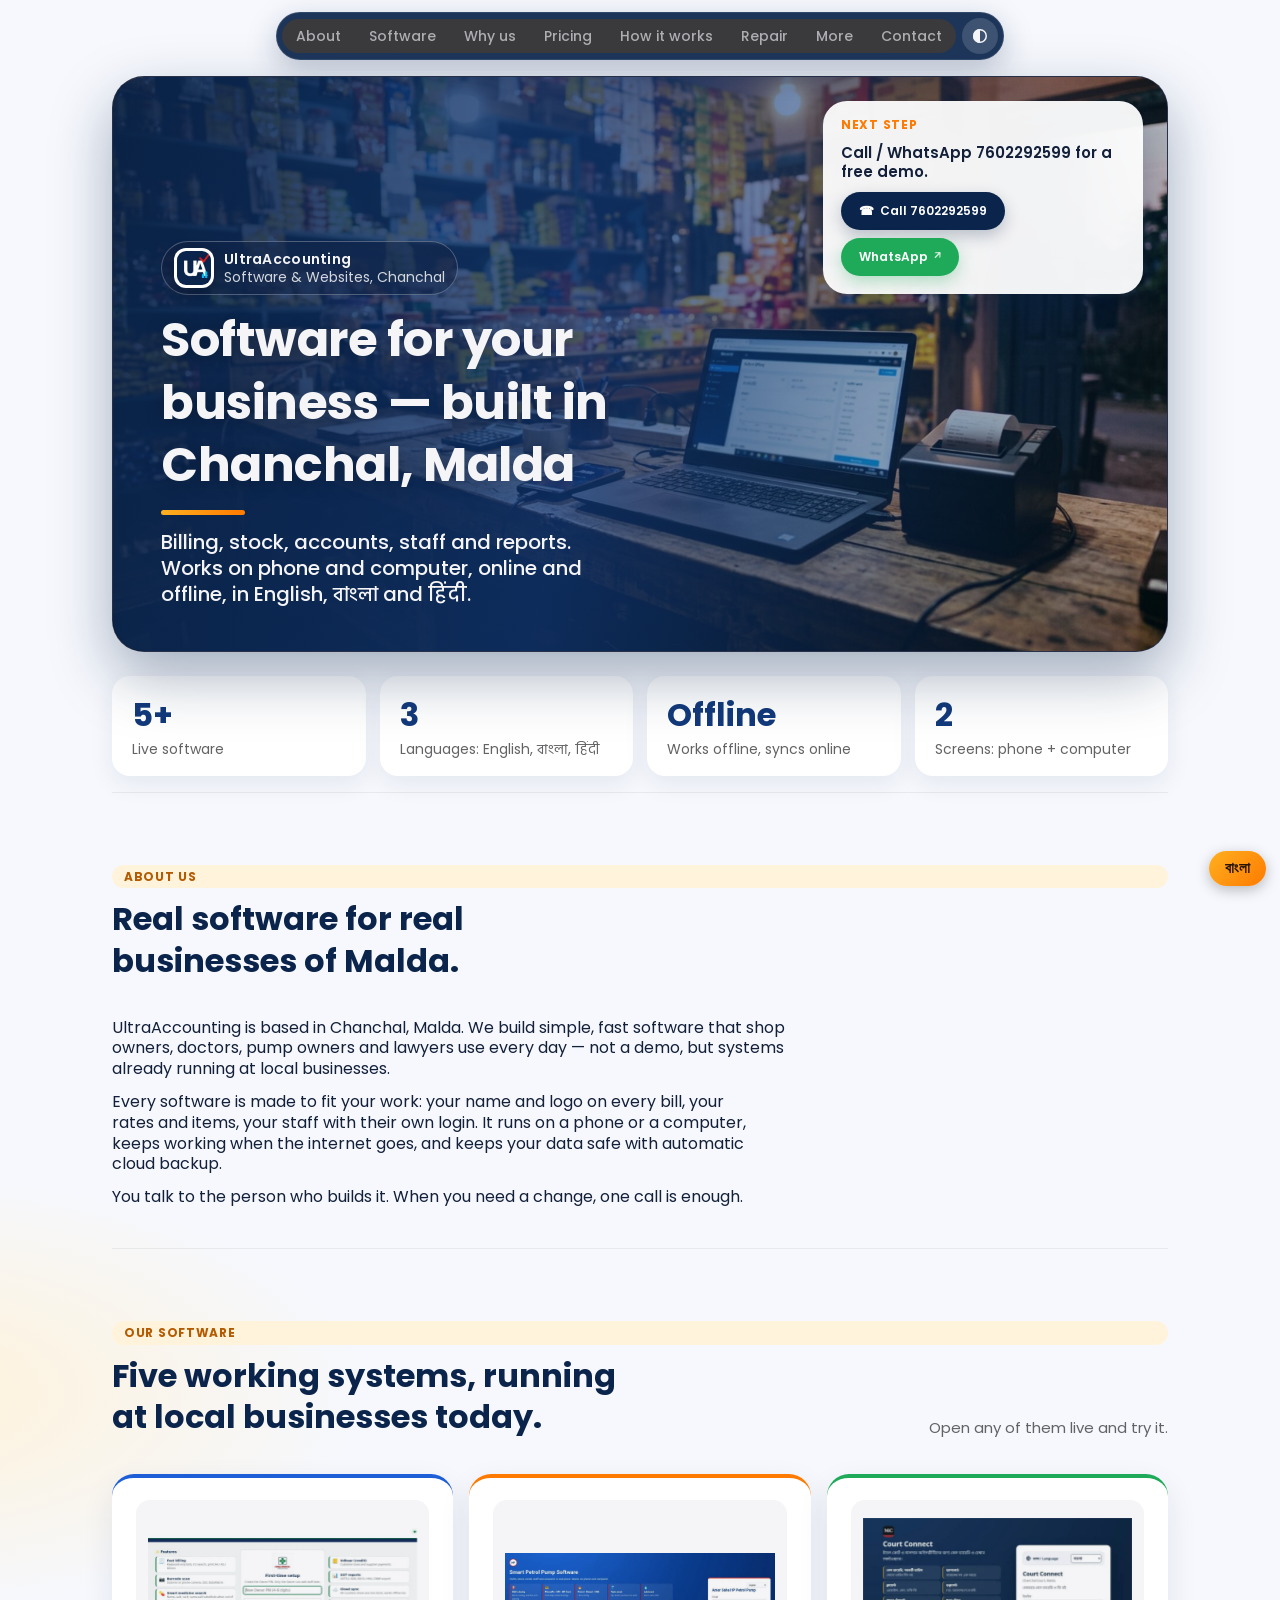
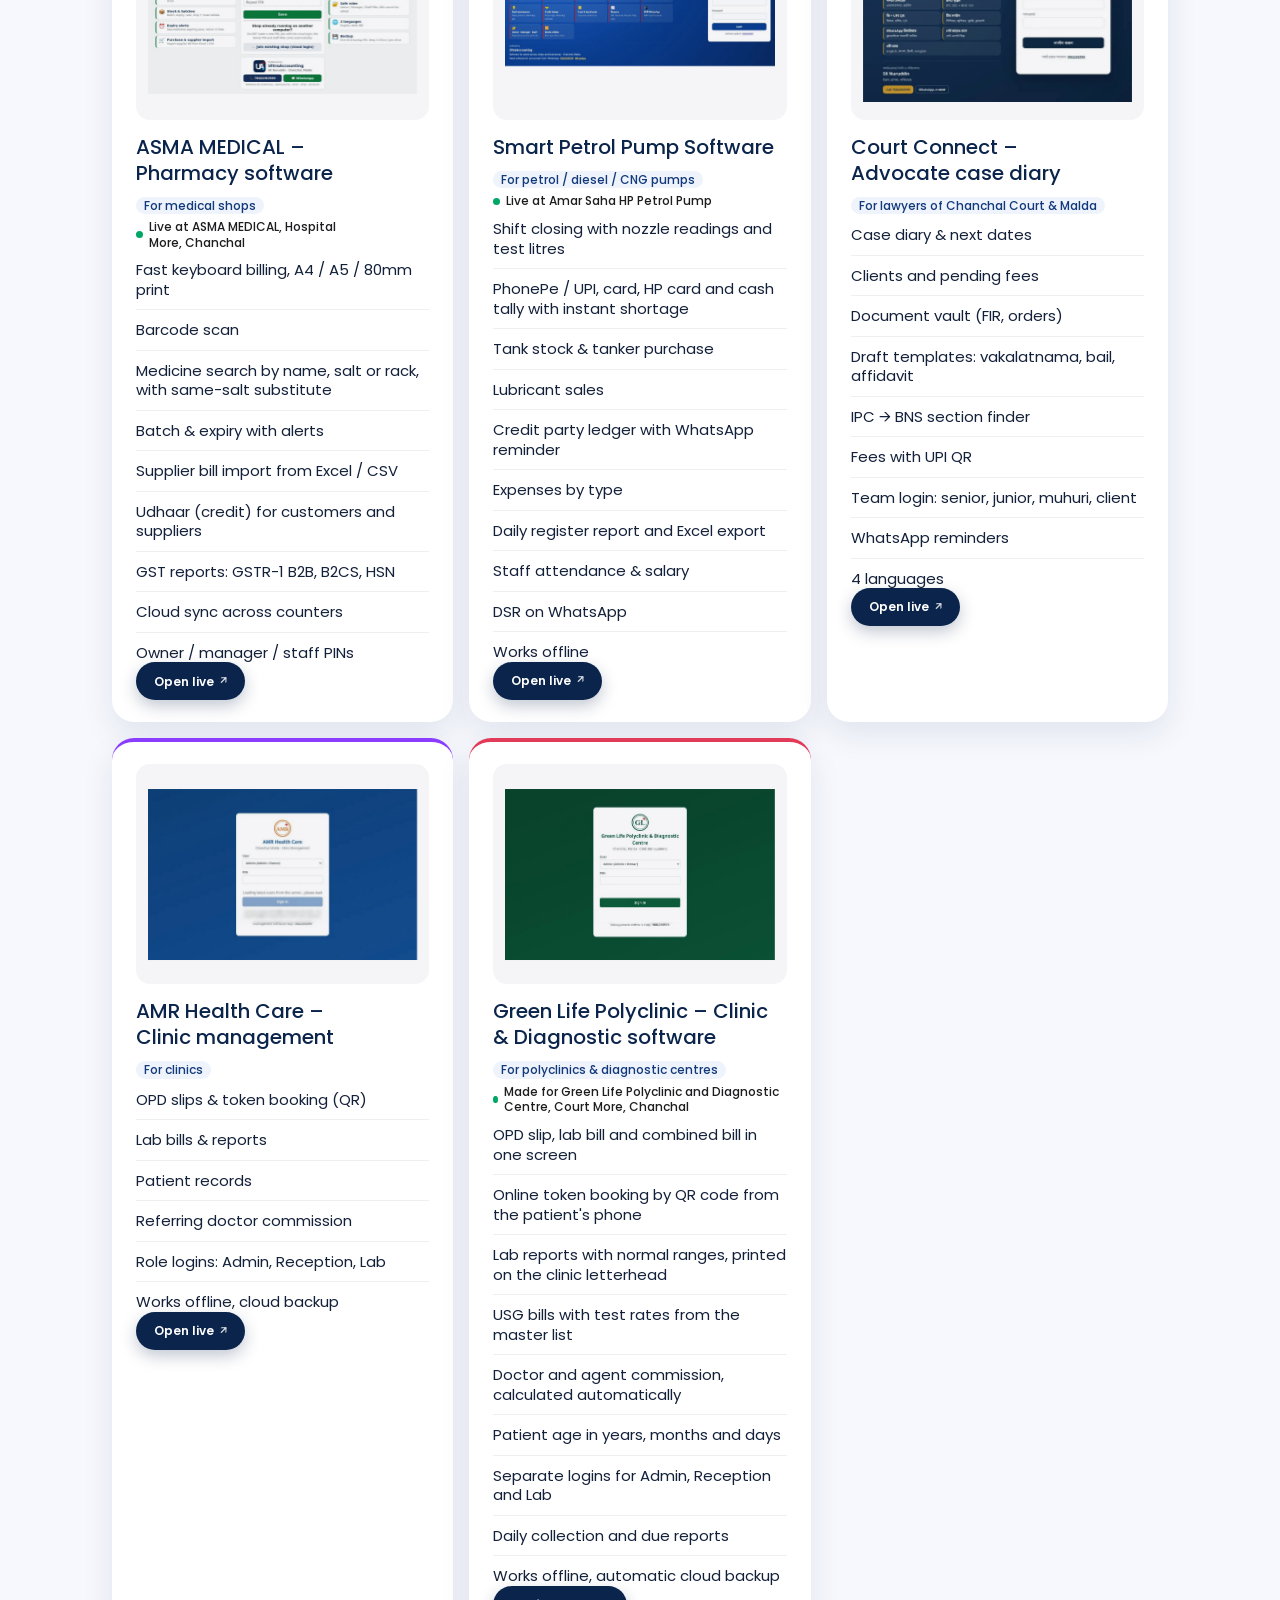
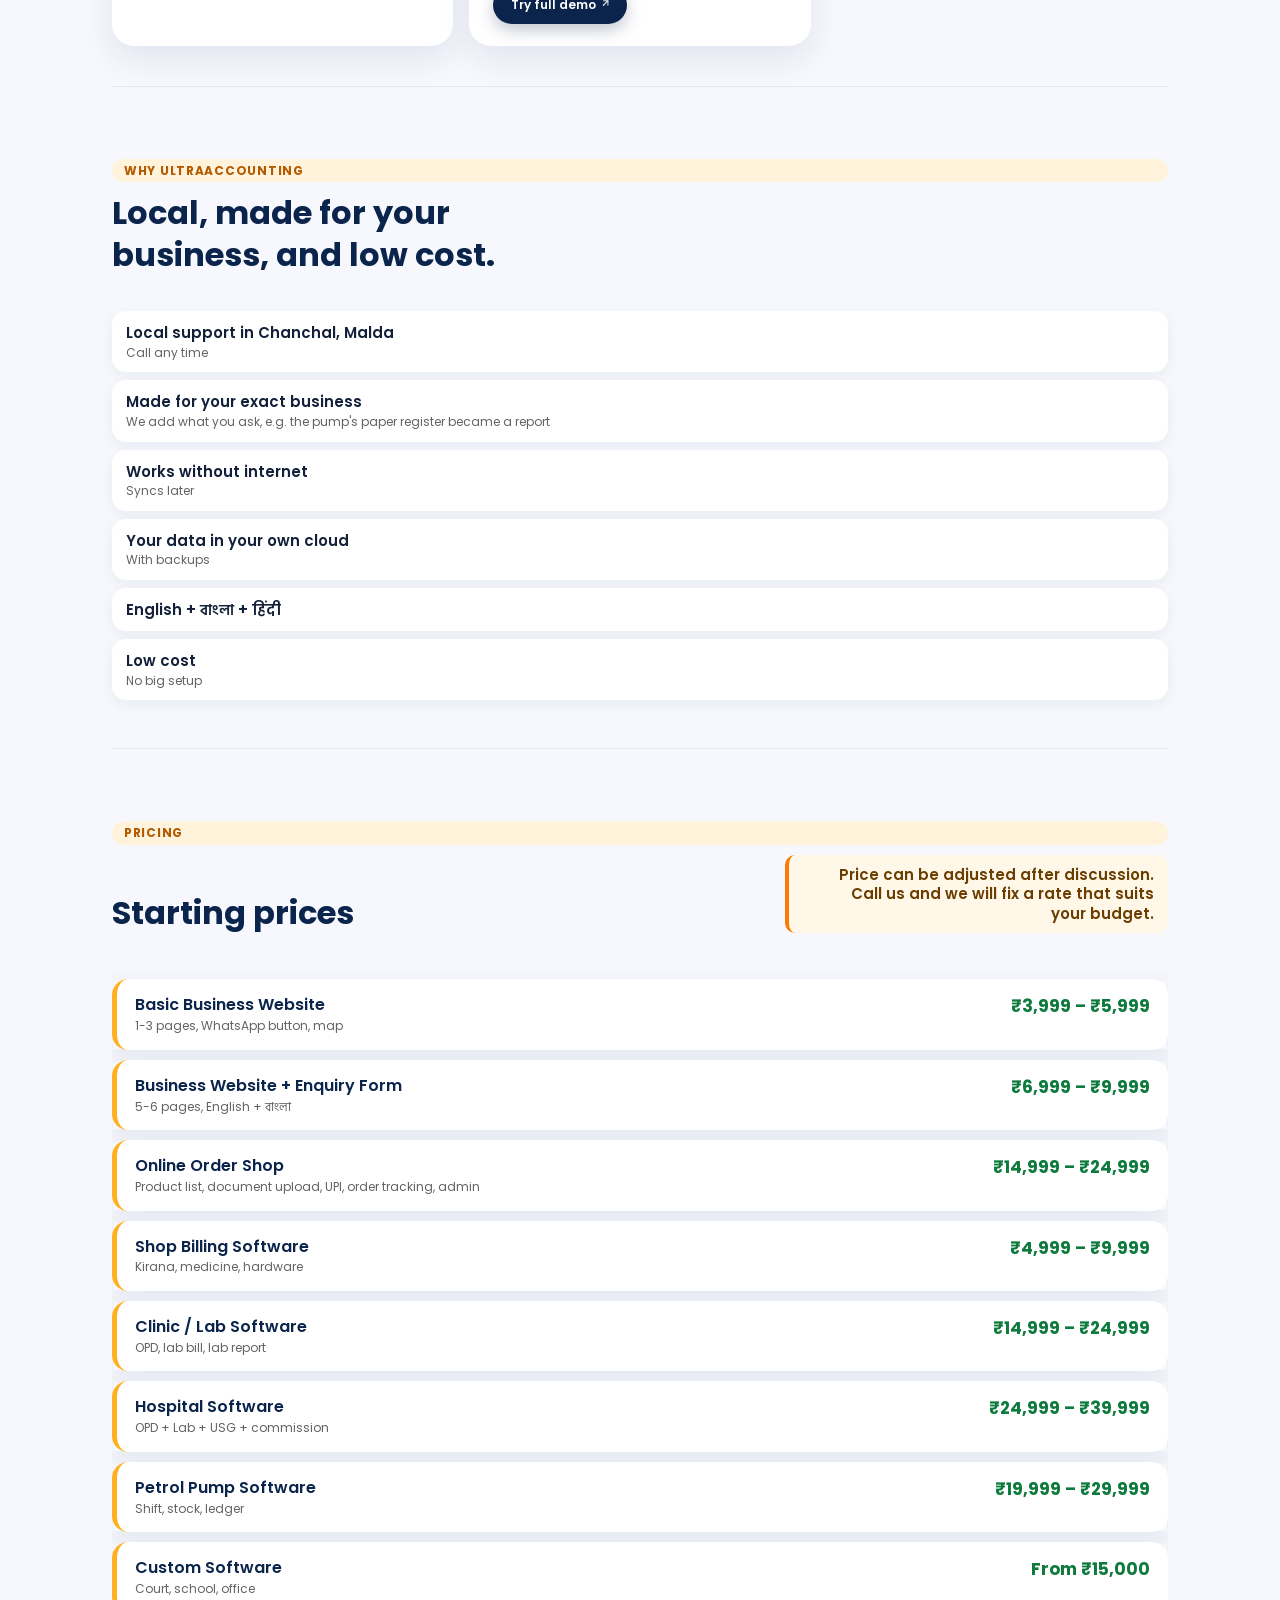
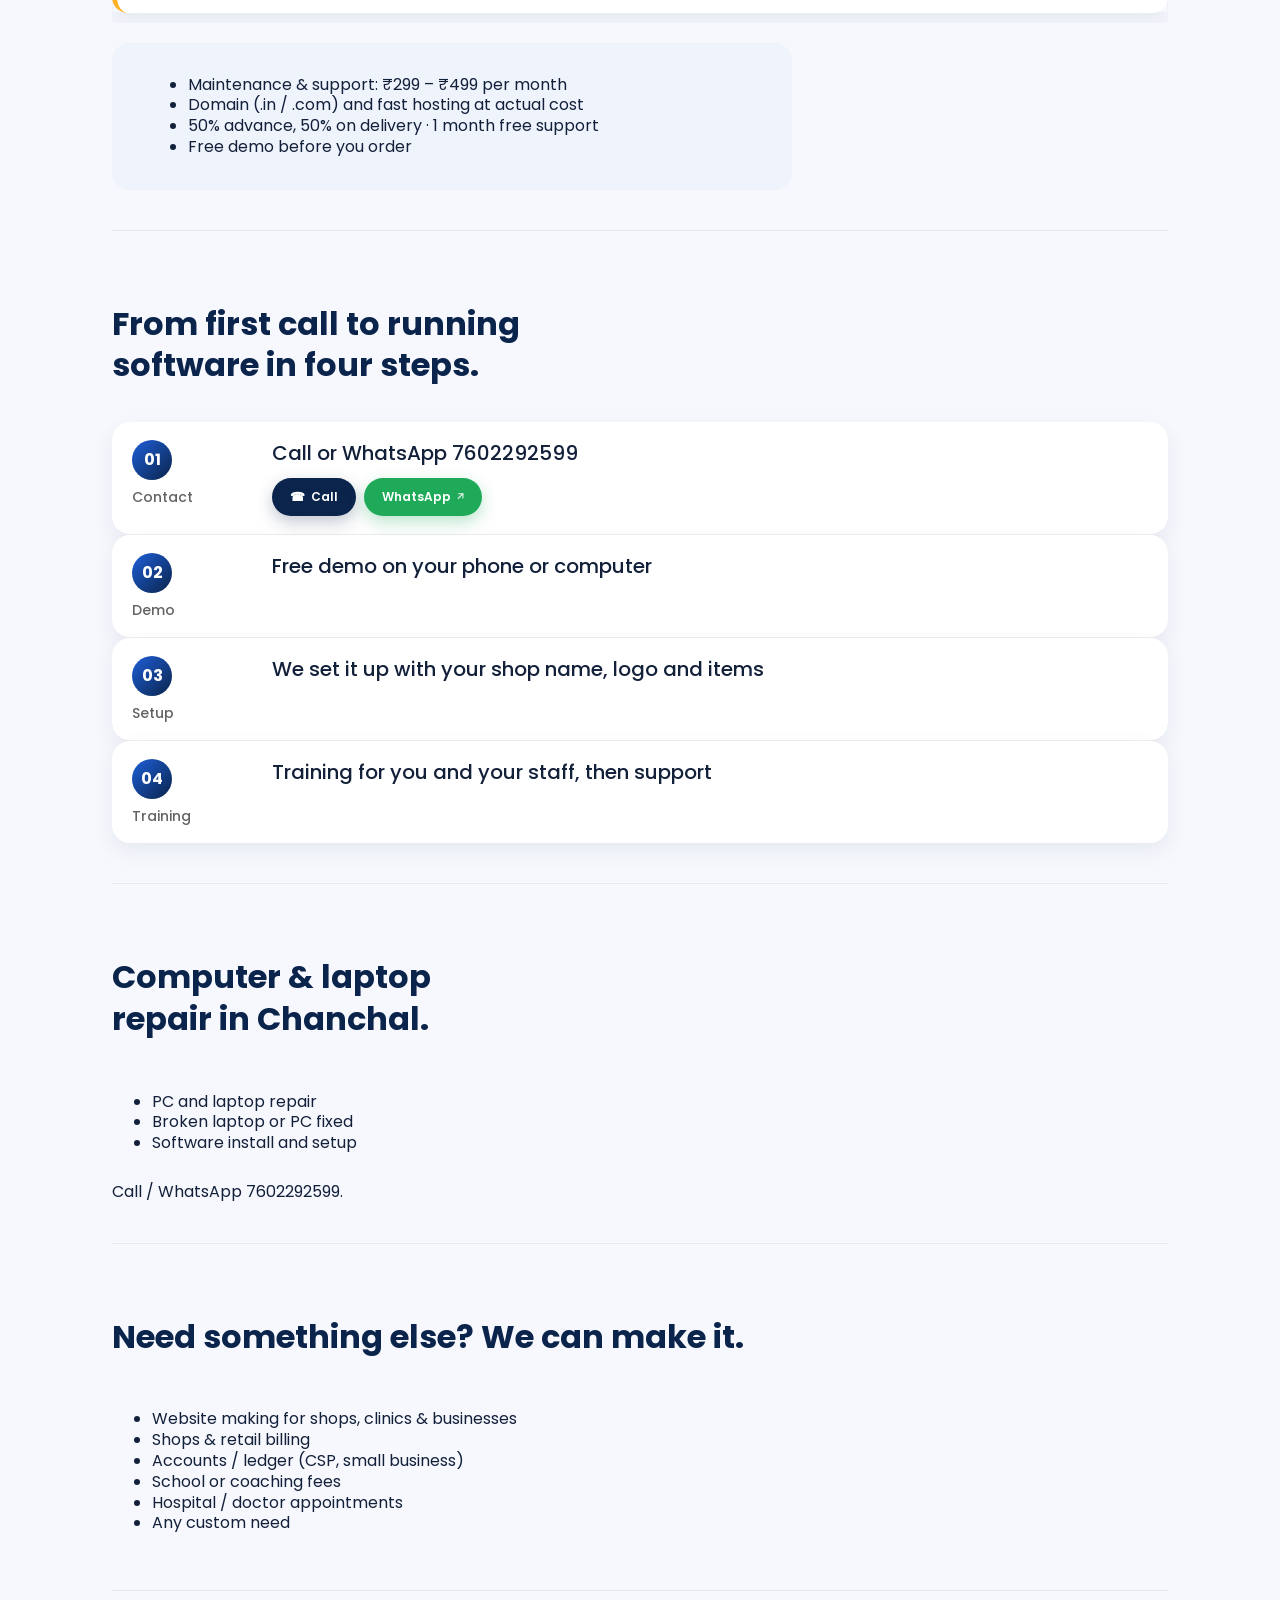
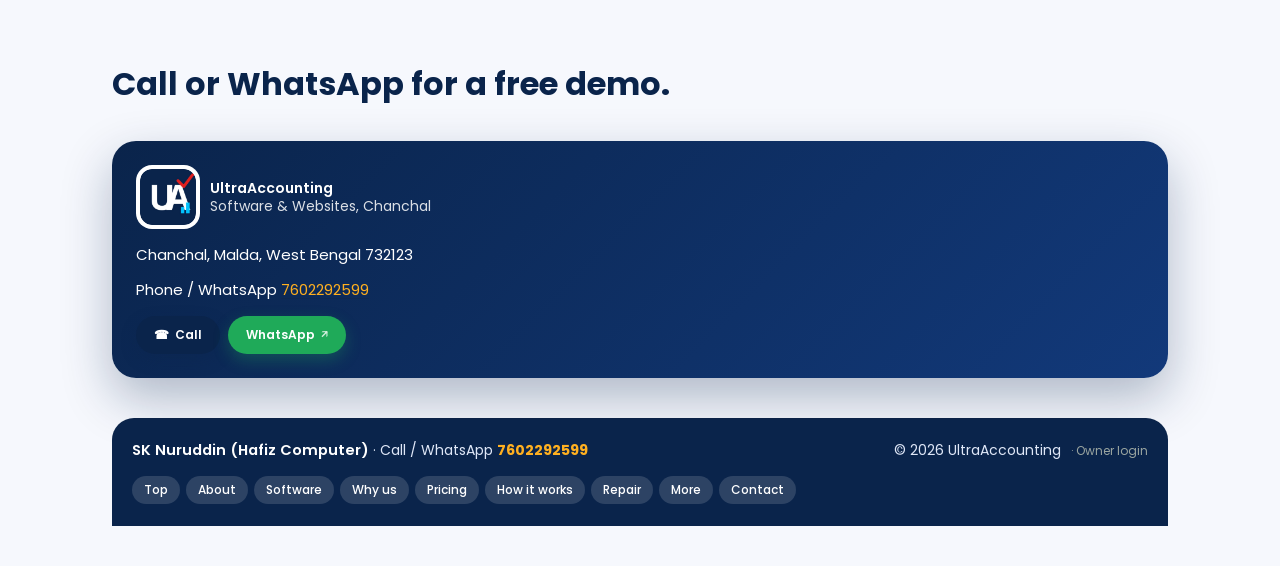
==== commit 5171ff43: "Footer: small Owner login link" ====
--- a/index.html
+++ b/index.html
@@ -298,7 +298,7 @@
       </main>
       <footer class="foot">
         <p><strong>SK Nuruddin (Hafiz Computer)</strong> · Call / WhatsApp <a class="link" href="tel:+917602292599">7602292599</a></p>
-        <p>© 2026 UltraAccounting</p>
+        <p>© 2026 UltraAccounting <a href="/owner/" rel="nofollow" style="color:#9aa5a0;font-size:12px;text-decoration:none;margin-left:6px">· Owner login</a></p>
         <nav aria-label="Back to sections" data-auto></nav>
       </footer>
     </div>
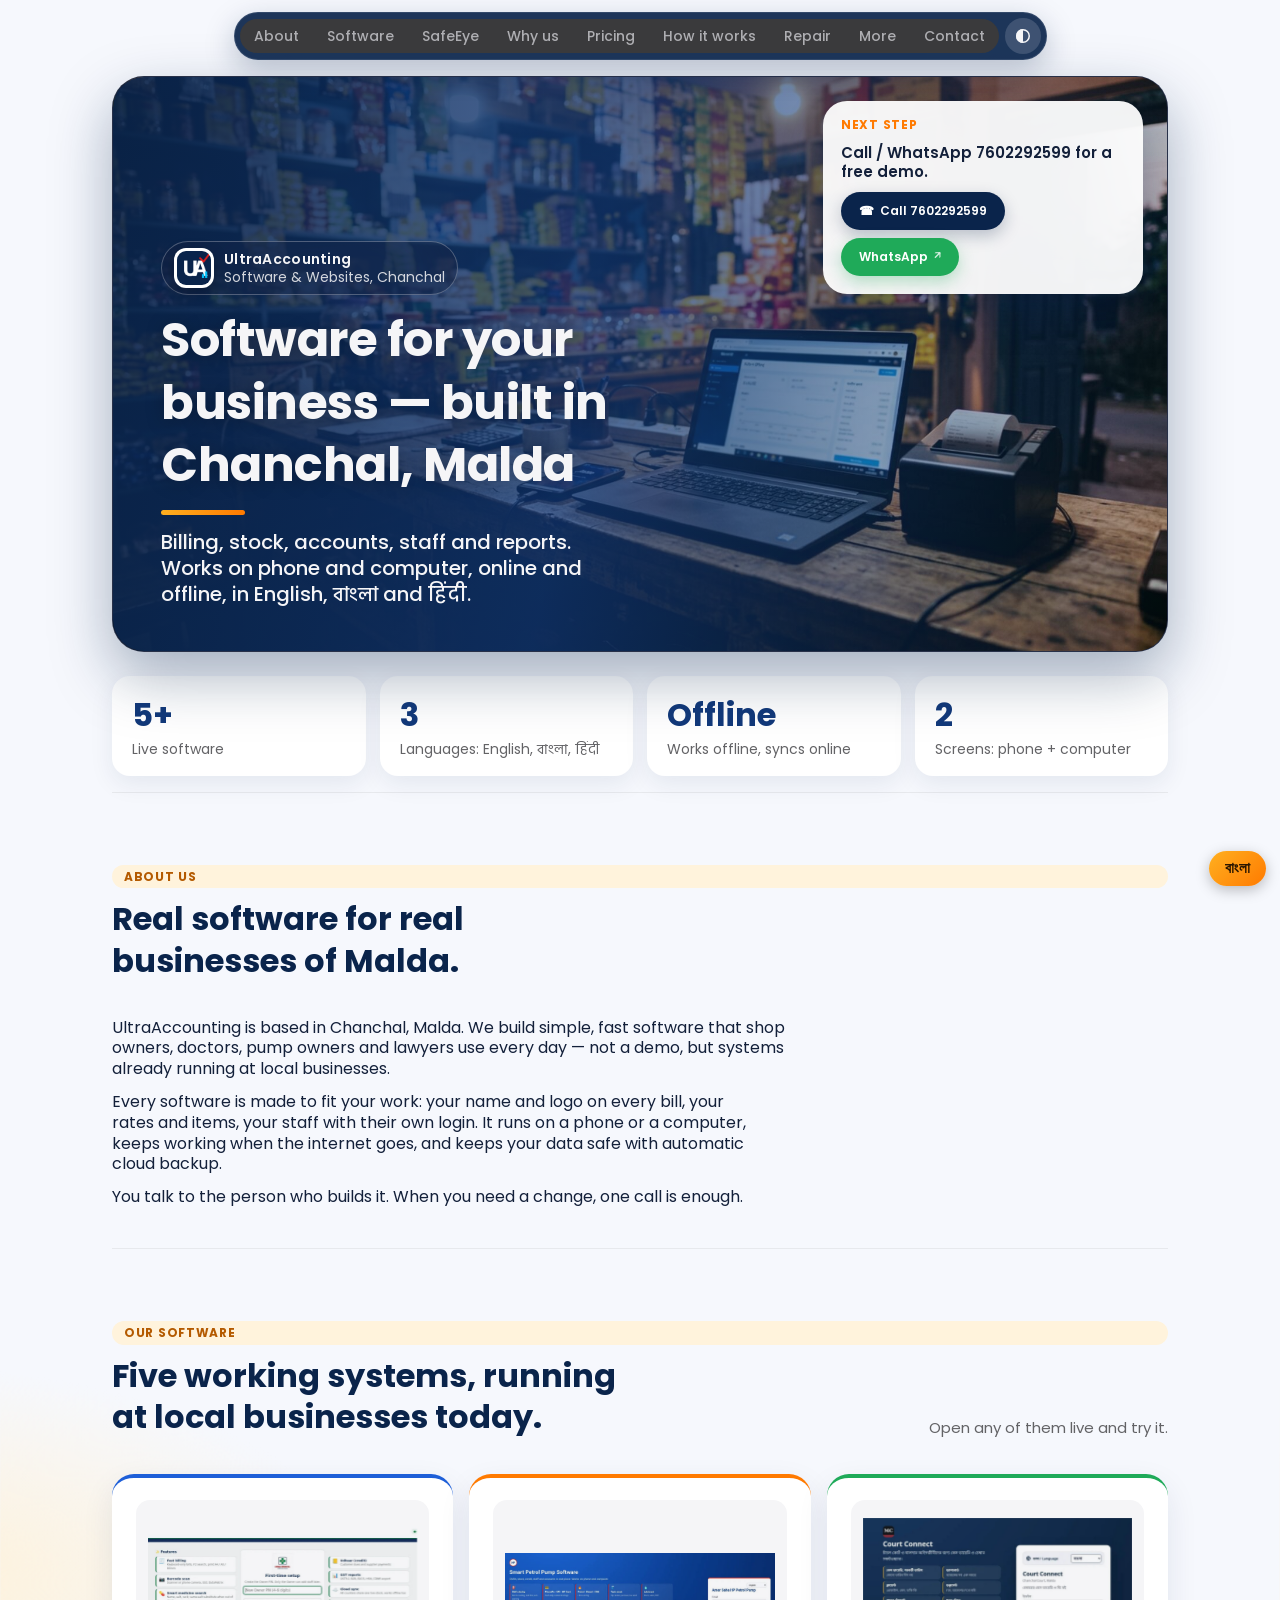
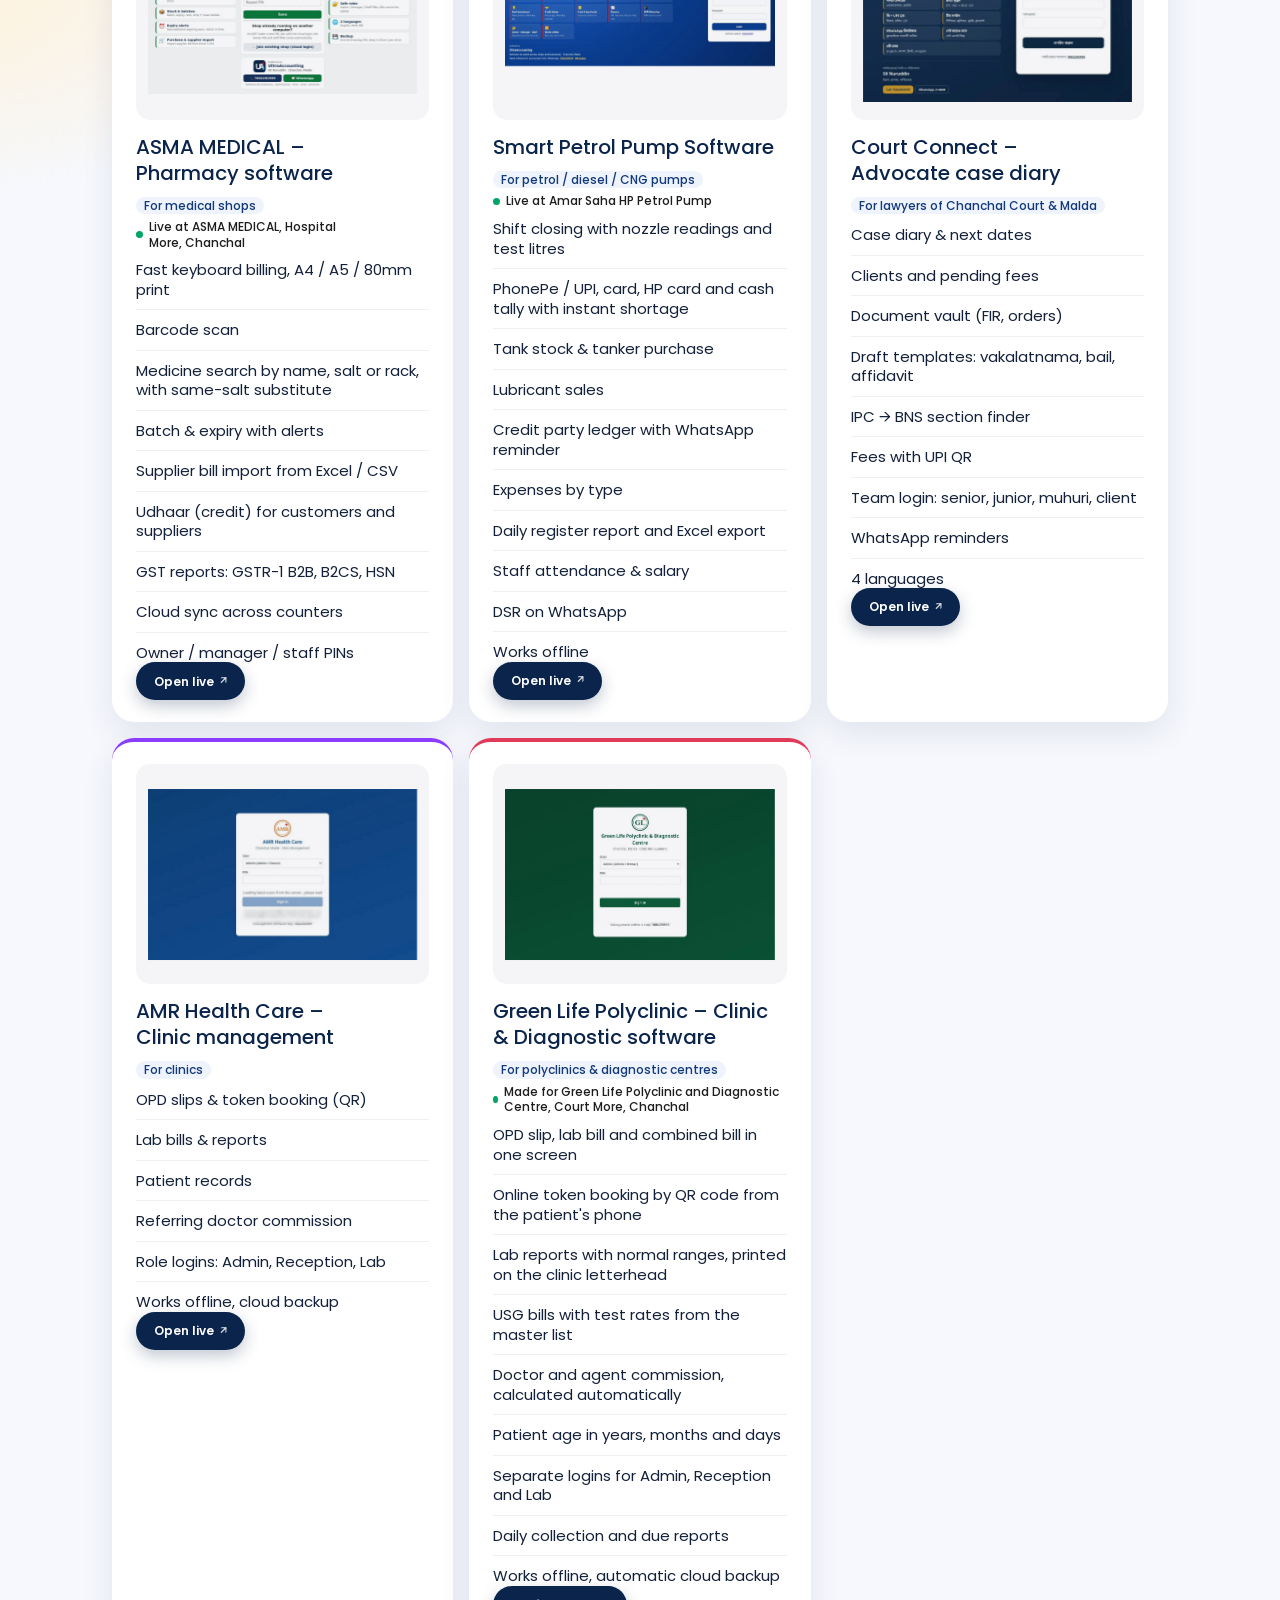
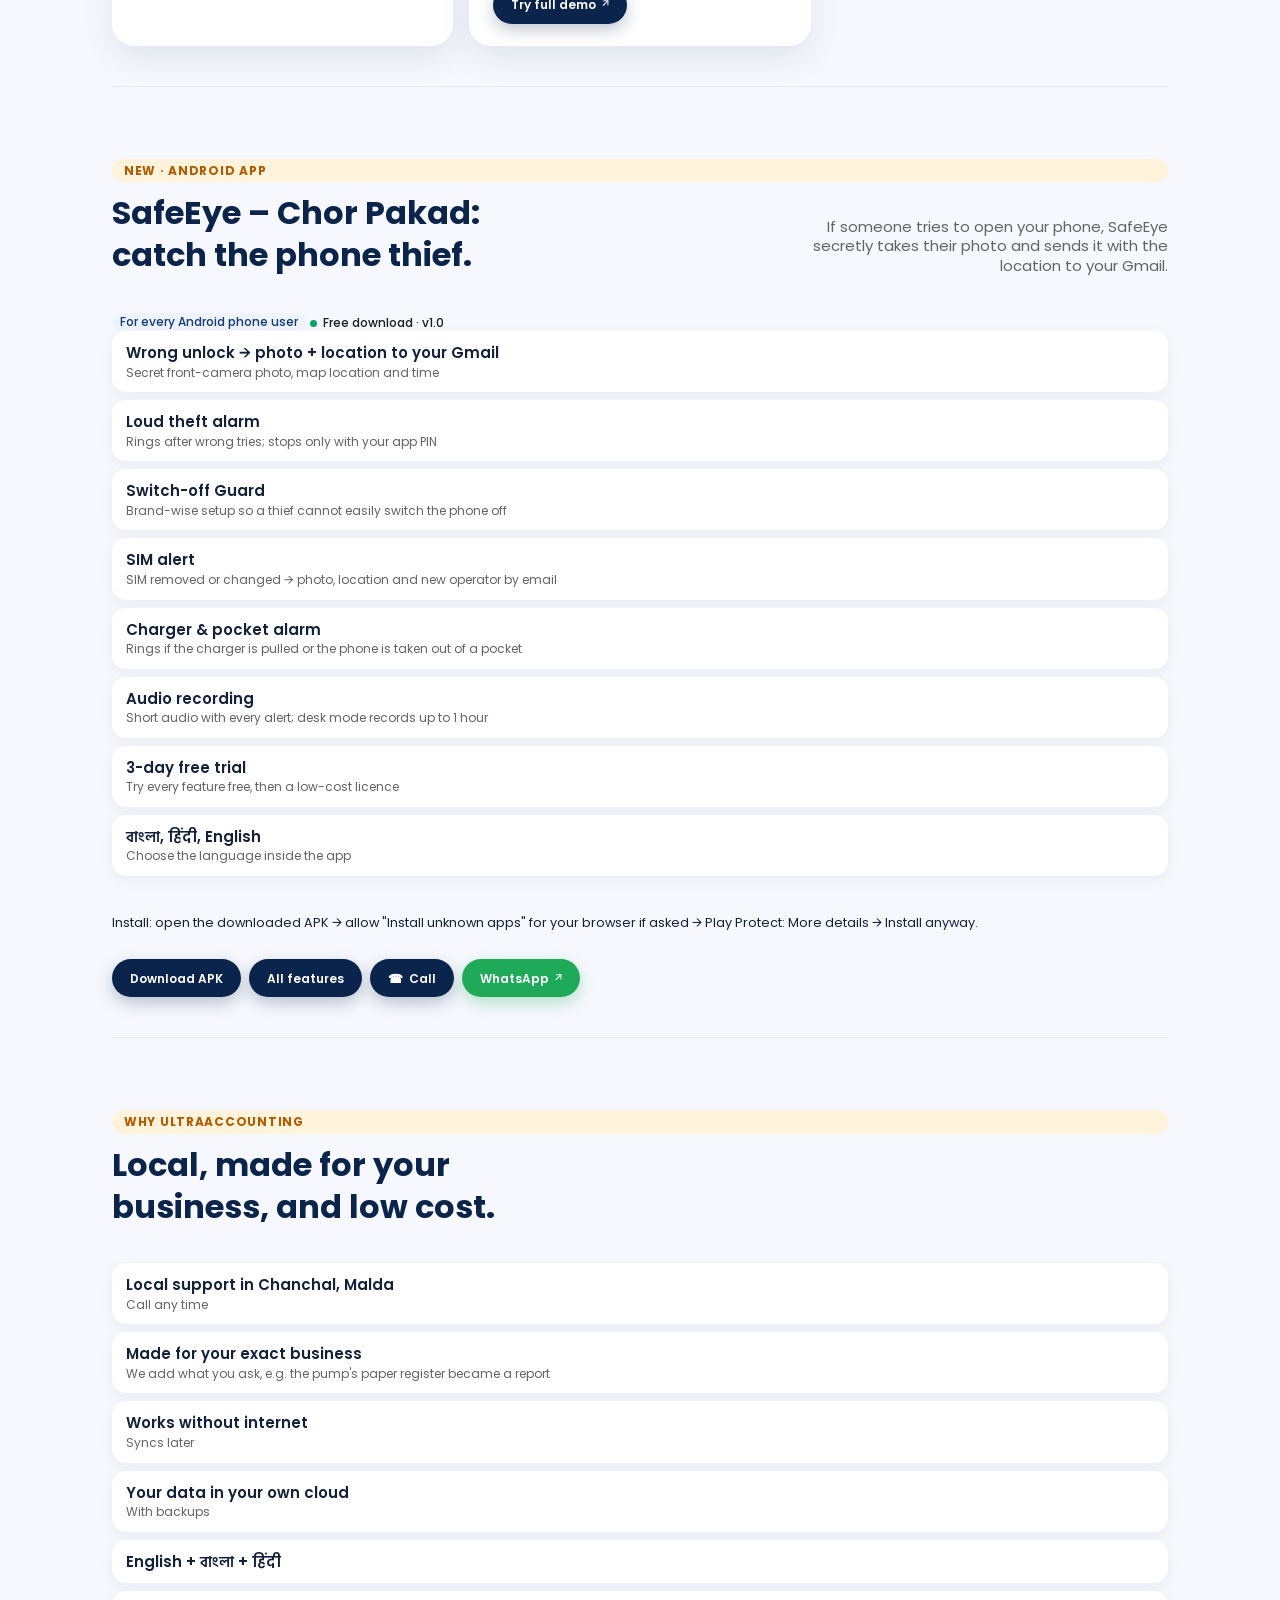
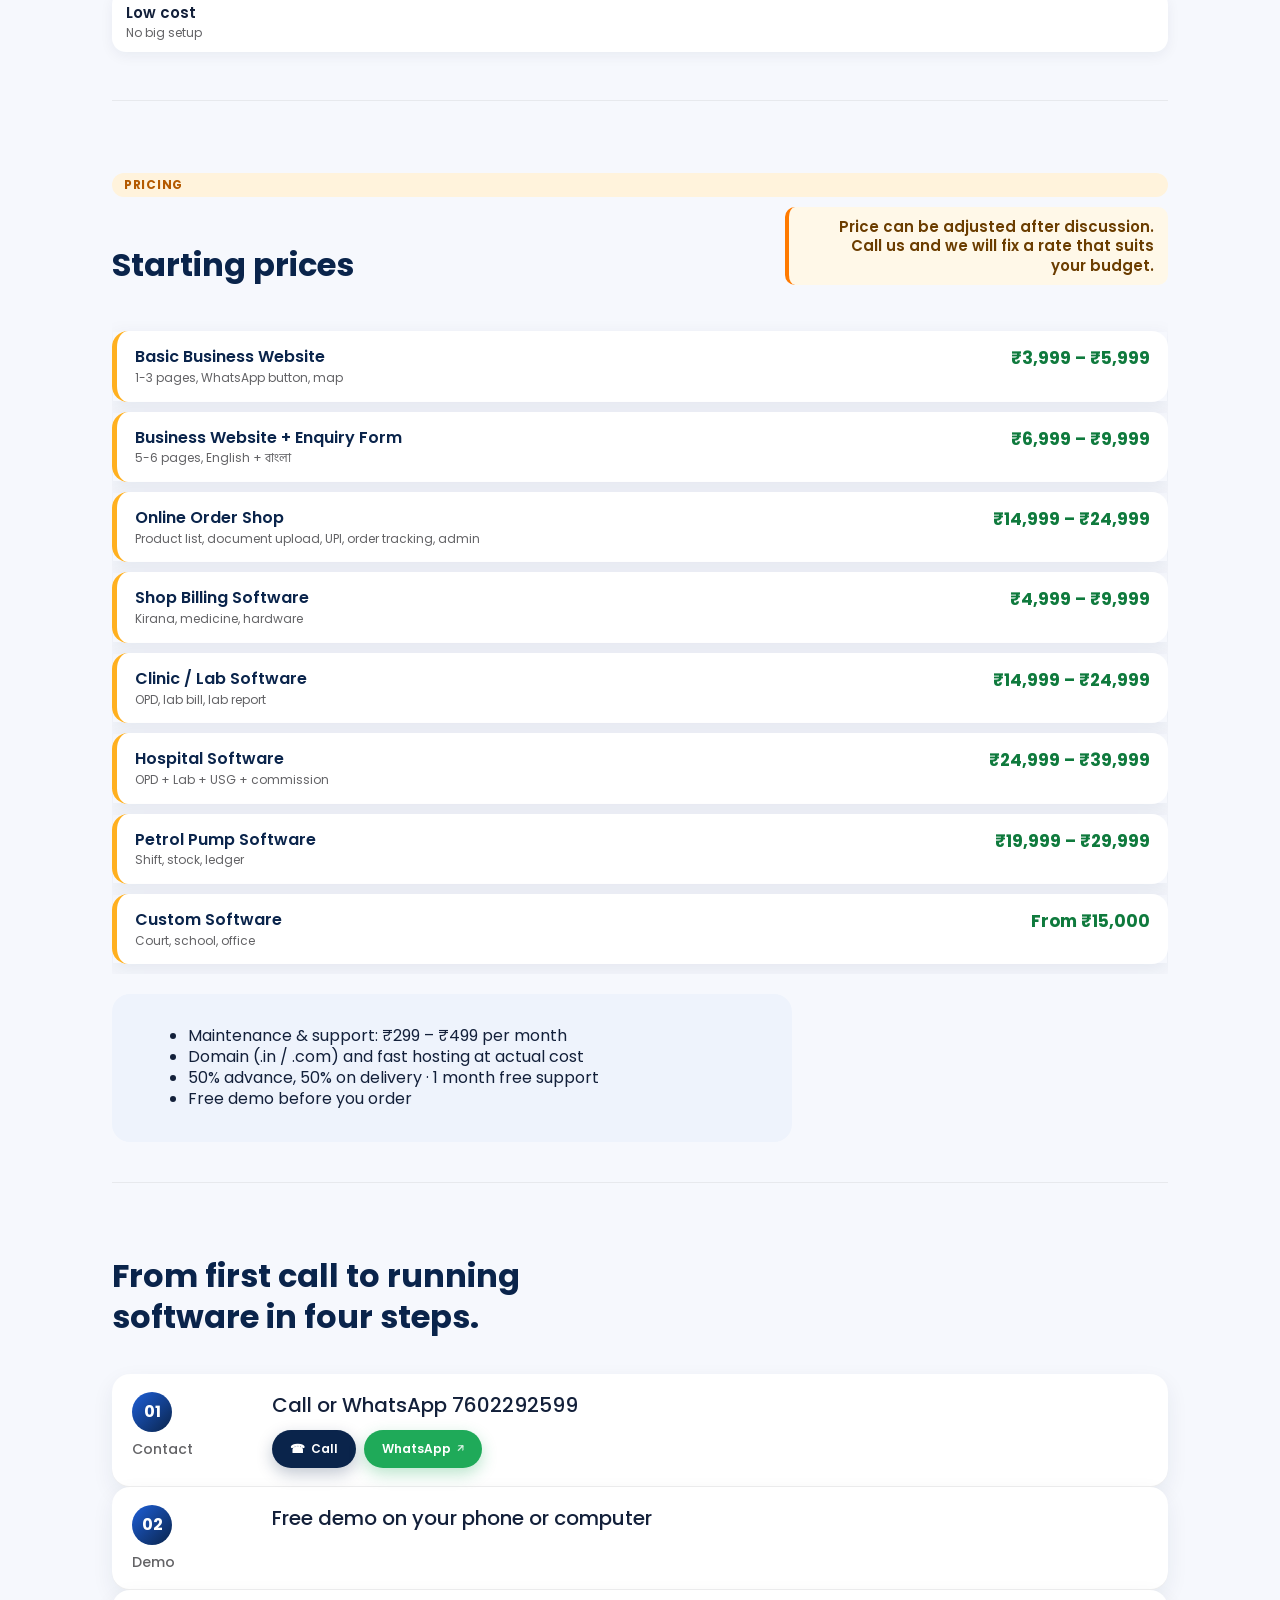
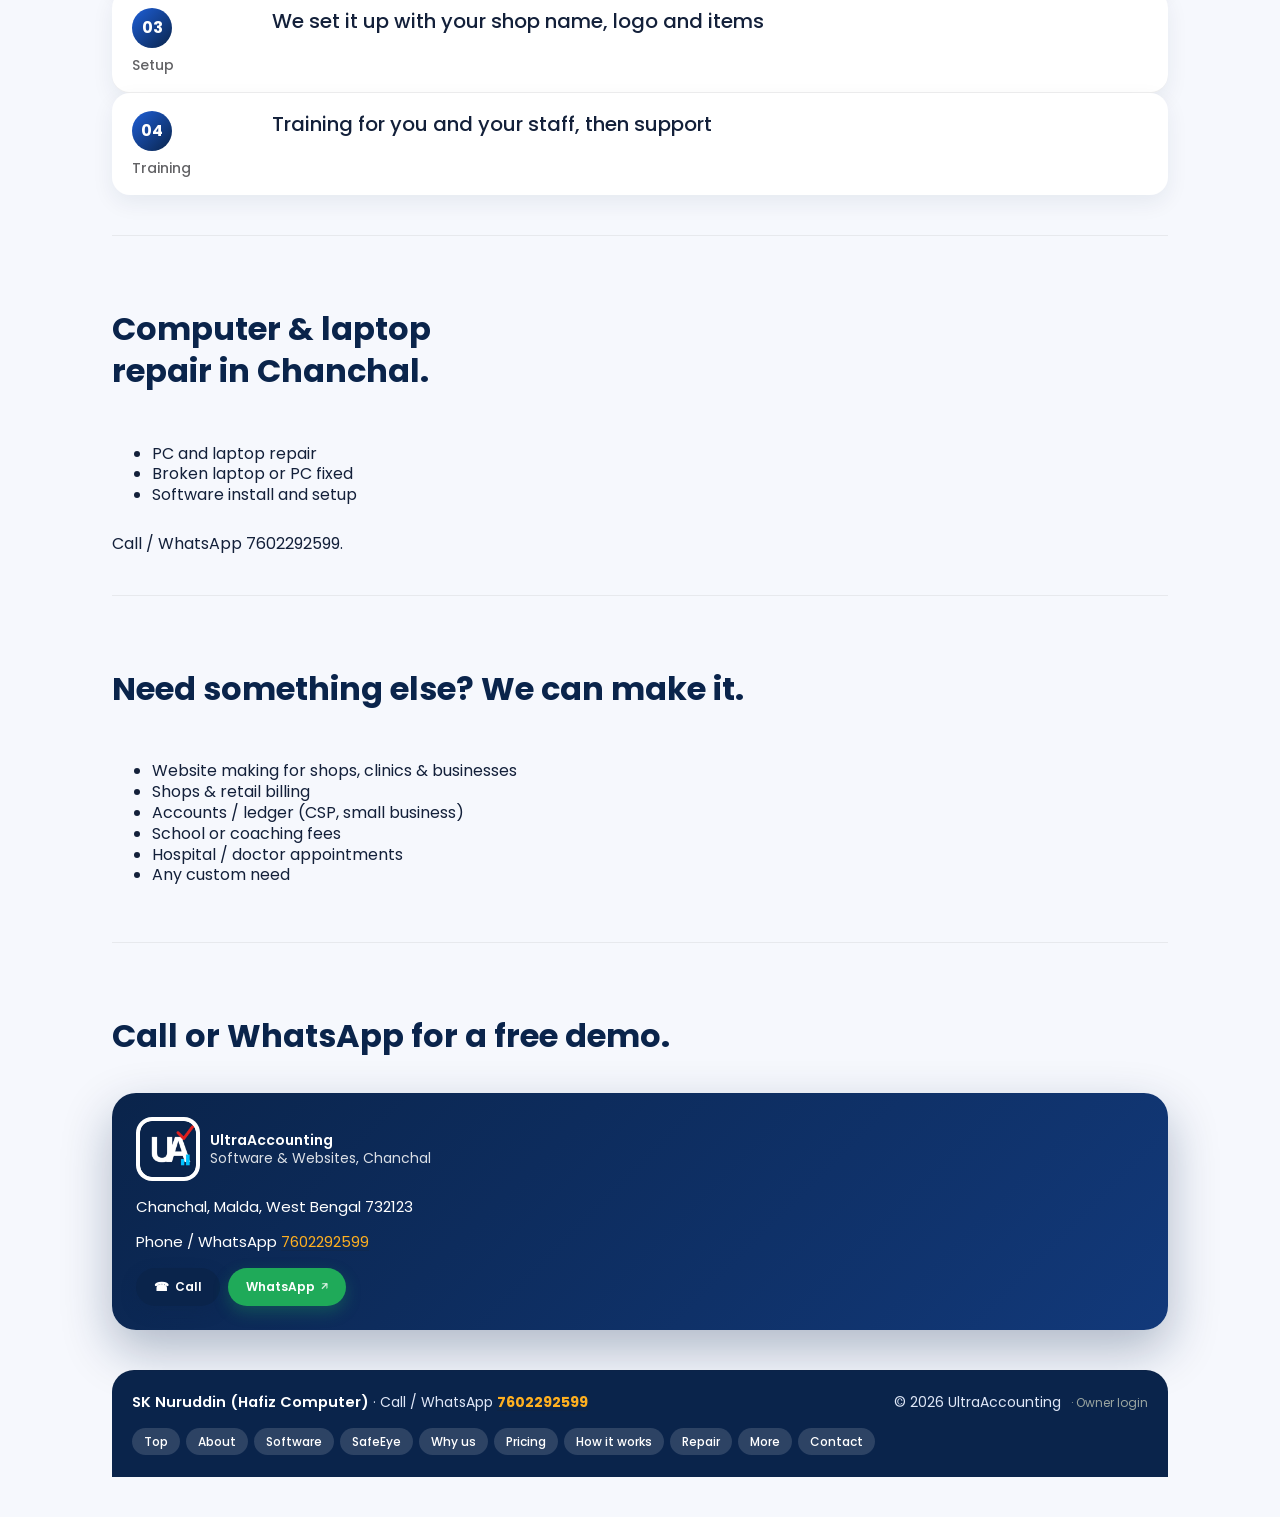
==== commit cdb959fd: "SafeEye 1.0: download page, APK, updater version.json, licence page" ====
--- a/index.html
+++ b/index.html
@@ -22,8 +22,8 @@
       rel="stylesheet"
       href="https://fonts.googleapis.com/css2?family=Poppins:wght@400;500;600;700&family=Hind+Siliguri:wght@400;600;700&family=Geist:wght@400;500;600&family=Geist+Mono:wght@400&display=swap"
     />
-    <link rel="stylesheet" href="hark.css" />
-    <link rel="stylesheet" href="hark-hero.css" />
+    <link rel="stylesheet" href="ultra.css" />
+    <link rel="stylesheet" href="ultra-hero.css" />
     <link rel="stylesheet" href="ua-theme.css" />
     <style>
       .x-brand { display: flex; align-items: center; gap: 10px; }
@@ -169,6 +169,32 @@
               </ul>
               <div class="links"><a class="btn" href="/greenlife-demo/" target="_blank" rel="noopener">Try full demo</a></div>
             </div>
+          </div>
+        </section>
+
+        <section class="section" id="safeeye" data-nav="SafeEye">
+          <div class="head">
+            <p class="head__eyebrow">New · Android app</p>
+            <h2>SafeEye – Chor Pakad: catch the phone thief.</h2>
+            <p class="head__sub">If someone tries to open your phone, SafeEye secretly takes their photo and sends it with the location to your Gmail.</p>
+          </div>
+          <p><span class="pill">For every Android phone user</span> <span class="dot">Free download · v1.0</span></p>
+          <ul class="checklist">
+            <li><span class="checklist__item">Wrong unlock → photo + location to your Gmail <small>Secret front-camera photo, map location and time</small></span></li>
+            <li><span class="checklist__item">Loud theft alarm <small>Rings after wrong tries; stops only with your app PIN</small></span></li>
+            <li><span class="checklist__item">Switch-off Guard <small>Brand-wise setup so a thief cannot easily switch the phone off</small></span></li>
+            <li><span class="checklist__item">SIM alert <small>SIM removed or changed → photo, location and new operator by email</small></span></li>
+            <li><span class="checklist__item">Charger &amp; pocket alarm <small>Rings if the charger is pulled or the phone is taken out of a pocket</small></span></li>
+            <li><span class="checklist__item">Audio recording <small>Short audio with every alert; desk mode records up to 1 hour</small></span></li>
+            <li><span class="checklist__item">3-day free trial <small>Try every feature free, then a low-cost licence</small></span></li>
+            <li><span class="checklist__item">বাংলা, हिंदी, English <small>Choose the language inside the app</small></span></li>
+          </ul>
+          <p><small>Install: open the downloaded APK → allow "Install unknown apps" for your browser if asked → Play Protect: More details → Install anyway.</small></p>
+          <div class="links">
+            <a class="btn" href="/safeeye/SafeEye-ChorPakad.apk" download="SafeEye-ChorPakad.apk">Download APK</a>
+            <a class="btn" href="/safeeye/">All features</a>
+            <a class="btn" href="tel:+917602292599">Call</a>
+            <a class="btn" href="https://wa.me/917602292599?text=Hello%20UltraAccounting%2C%20I%20want%20SafeEye%20%E2%80%93%20Chor%20Pakad" target="_blank" rel="noopener">WhatsApp</a>
           </div>
         </section>
 
@@ -304,6 +330,6 @@
     </div>
     <button id="langbtn" type="button" onclick="setLang(document.documentElement.lang==='bn'?'en':'bn')" style="position:fixed;right:14px;bottom:14px;z-index:999;padding:10px 16px;border-radius:999px;border:0;background:#0b5d3b;color:#fff;font:600 15px/1 system-ui,sans-serif;box-shadow:0 4px 14px rgba(0,0,0,.25);cursor:pointer">বাংলা</button>
     <script src="lang.js"></script>
-    <script src="hark.js"></script>
+    <script src="ultra.js"></script>
   </body>
 </html>
--- a/ultra.css
+++ b/ultra.css
@@ -0,0 +1,689 @@
+/* UltraAccounting site styles */
+
+/* @component foundations */
+:root {
+  color-scheme: light dark;
+
+  --text-primary: light-dark(#1d1d1f, #f5f5f7);         /* body text */
+  --text-secondary: light-dark(#636366, #a1a1a6);       /* supporting grey text */
+  --text-tertiary: light-dark(#1d1d1f4d, #f5f5f74d);    /* hollow dots, faint marks; never body text */
+  --text-primary-on: light-dark(#f5f5f7, #1d1d1f);      /* text on --fill-primary */
+  --text-secondary-on: light-dark(#aeaeb2, #5c5c60);    /* grey text on --fill-primary */
+  --fill-primary: light-dark(#1d1d1f, #f5f5f7);         /* the strong fill: solid chips, the nav, the badge */
+  --fill-primary-on: light-dark(#f5f5f7, #1d1d1f);      /* the page background */
+  --fill-secondary: light-dark(#1d1d1f80, #f5f5f780);
+  --fill-tertiary: light-dark(#e8e8ea, #2a2a2d);        /* the grey card, panel and row tint */
+  --fill-segment: light-dark(#3a3a3c, #e2e2e4);         /* the nav's tab track */
+  --fill-system-green: #00a665;                         /* status: done, ready */
+  --fill-system-orange: #ff4d00;                        /* status: now, current */
+  --fill-system-red: light-dark(#da2f35, #f1555b);      /* status: blocked, error */
+  --transparent-primary: light-dark(#1d1d1f4d, #f5f5f74d);
+  --stroke-primary: light-dark(#1d1d1f24, #f5f5f724);   /* strong hairline */
+  --stroke-secondary: light-dark(#1d1d1f12, #f5f5f712); /* faint hairline between rows */
+  --stroke-primary-on: light-dark(#f5f5f71a, #1d1d1f1a);
+  --stroke-composer: light-dark(#f5f5f780, #1d1d1f80);  /* the callout's glass edge */
+  --stroke-system-orange: #ff4d0026;
+  --hover-wash: light-dark(#1d1d1f0d, #f5f5f70d);
+  --hover-wash-primary-on: light-dark(#f9f9fa26, #1d1d1f14);
+
+  /* The hero is light text over a dark photo in both themes. */
+  --hero-surface: #161f39;
+  --hero-text: #f5f5f7;
+  --hero-text-muted: #f5f5f7cc;
+  --hero-scrim-strong: rgb(22 31 57 / 0.78);
+  --hero-scrim-soft: rgb(22 31 57 / 0.3);
+  --hero-scrim-side: rgb(22 31 57 / 0.45);
+  --hero-glass: rgb(22 31 57 / 0.42);
+  --hero-glass-faint: rgb(22 31 57 / 0.35);
+  --hero-glass-stroke: rgb(245 245 247 / 0.28);
+
+  --mat-regular: light-dark(rgb(255 255 255 / 0.56), rgb(29 29 31 / 0.55));
+  --mat-thin: light-dark(rgb(255 255 255 / 0.22), rgb(29 29 31 / 0.4));
+  --mat-agent: light-dark(rgb(255 255 255 / 0.84), rgb(29 29 31 / 0.66));
+  --mat-inverse: color-mix(in srgb, var(--fill-primary) 86%, transparent);  /* the nav: dark on light, light on dark */
+  --ultra-blur: blur(50px) saturate(1.6);
+  --ultra-shadow: 0 8px 40px #1d1d1f1f;
+
+  --sans: "GT Standard", "GT Standard L", "Geist", -apple-system, BlinkMacSystemFont, "Helvetica Neue", sans-serif;
+  --lh: 1.3;                                            /* every text style is 130% */
+  --weight-light: 300;
+  --weight-regular: 400;
+  --weight-medium: 500;
+  --weight-bold: 600;
+  --size-caption: 12px;                                 /* the smallest text allowed */
+  --size-meta: 13px;
+  --size-small: 14px;
+  --size-body: 15px;
+  --size-prose: 16px;
+  --size-heading: 20px;
+  --size-figure: clamp(24px, 3vw, 32px);
+  --size-title: clamp(26px, 3vw, 32px);
+  --size-display: clamp(34px, 5vw, 48px);
+  --size-lede: clamp(16px, 1.7vw, 20px);
+
+  --type-caption: var(--weight-regular) var(--size-caption)/var(--lh) var(--sans);
+  --type-tag: var(--weight-medium) var(--size-caption)/var(--lh) var(--sans);
+  --type-small: var(--weight-regular) var(--size-small)/var(--lh) var(--sans);
+  --type-label: var(--weight-medium) var(--size-small)/var(--lh) var(--sans);
+  --type-body: var(--weight-regular) var(--size-body)/var(--lh) var(--sans);
+  --type-body-strong: var(--weight-medium) var(--size-body)/var(--lh) var(--sans);
+  --type-heading: var(--weight-medium) var(--size-heading)/var(--lh) var(--sans);
+  --type-lede: var(--weight-medium) var(--size-lede)/var(--lh) var(--sans);
+  --type-figure: var(--weight-regular) var(--size-figure)/var(--lh) var(--sans);
+  --type-title: var(--weight-regular) var(--size-title)/var(--lh) var(--sans);
+  --type-display: var(--weight-medium) var(--size-display)/var(--lh) var(--sans);
+  --type-numeral: var(--weight-regular) 48px/1 var(--sans);
+
+  --r-s: 12px;
+  --r-m: 16px;
+  --r-l: 24px;
+  --r-xl: 32px;
+  --r-pill: 100px;
+
+  --ease-out: cubic-bezier(0.23, 1, 0.32, 1);
+  --dur-quick: 160ms;
+  --dur-draw: 1400ms;
+
+  --page-max: 1120px;
+  --gutter: clamp(16px, 3vw, 32px);                     /* the page's side padding */
+  --tap: 44px;                                          /* the smallest touch target */
+}
+:root[data-theme="light"] { color-scheme: light; }
+:root[data-theme="dark"] { color-scheme: dark; }
+
+* { box-sizing: border-box; }
+html { -webkit-text-size-adjust: 100%; scroll-behavior: smooth; }
+@media (prefers-reduced-motion: reduce) { html { scroll-behavior: auto; } }
+
+body {
+  margin: 0;
+  background: var(--fill-primary-on);
+  color: var(--text-primary);
+  font: var(--type-body);
+  -webkit-font-smoothing: antialiased;
+  overflow-x: hidden;
+}
+
+img { max-width: 100%; display: block; }
+figure { margin-inline: 0; }
+a { color: inherit; }
+b, strong { font-weight: var(--weight-bold); }
+p { margin: 0; text-wrap: pretty; }
+h1, h2, h3 { margin: 0; text-wrap: balance; }
+small { font-size: max(var(--size-caption), 0.85em); }
+.sub { color: var(--text-secondary); }
+
+:focus-visible { outline: 2px solid var(--fill-primary); outline-offset: 3px; border-radius: 6px; }
+
+/* @component page */
+.page {
+  max-width: var(--page-max);
+  margin: 0 auto;
+  padding-inline: var(--gutter);
+  padding-block: 12px 40px;
+  display: grid;
+  grid-template-columns: minmax(0, 1fr);
+  gap: 16px;
+}
+.main { display: grid; grid-template-columns: minmax(0, 1fr); gap: 16px; min-width: 0; }
+
+.glass {
+  background: var(--mat-inverse);
+  -webkit-backdrop-filter: var(--ultra-blur);
+  backdrop-filter: var(--ultra-blur);
+  border: 1px solid var(--stroke-primary-on);
+}
+.nav {
+  position: sticky;
+  top: calc(env(safe-area-inset-top, 0px) + 12px);
+  z-index: 20;
+  justify-self: center;
+  max-width: 100%;
+  display: flex;
+  align-items: center;
+  gap: 6px;
+  padding: 5px;
+  border-radius: var(--r-pill);
+  box-shadow: var(--ultra-shadow);
+}
+.nav :focus-visible { outline-color: var(--fill-primary-on); }
+.seg {
+  display: flex;
+  min-width: 0;
+  overflow-x: auto;
+  scrollbar-width: none;
+  border-radius: var(--r-pill);
+  background: var(--fill-segment);
+}
+.seg::-webkit-scrollbar { display: none; }
+.seg a {
+  flex: none;
+  padding: 8px 14px;
+  border-radius: var(--r-pill);
+  font: var(--type-label);
+  color: var(--text-secondary-on);
+  text-decoration: none;
+  white-space: nowrap;
+}
+.seg a:hover { color: var(--text-primary-on); }
+/* The active tab carries its own fill so its text is measured against it. */
+.seg a[aria-current="true"] { background: var(--fill-primary-on); color: var(--text-primary); }
+.theme-btn {
+  flex: none;
+  width: 36px; height: 36px;
+  display: grid;
+  place-items: center;
+  border: 0;
+  border-radius: 50%;
+  background: var(--hover-wash-primary-on);
+  color: var(--text-primary-on);
+  cursor: pointer;
+}
+.theme-btn:hover { box-shadow: inset 0 0 0 100px var(--hover-wash-primary-on); }
+.theme-btn::before { content: ""; width: 14px; height: 14px; border-radius: 50%; box-shadow: inset 0 0 0 1.5px currentColor; background: linear-gradient(to right, light-dark(currentColor, transparent) 50%, light-dark(transparent, currentColor) 50%); }
+@media (max-width: 599px) {
+  .seg a { display: flex; align-items: center; min-height: var(--tap); }
+  .theme-btn { width: var(--tap); height: var(--tap); }
+}
+
+/* @component footer */
+.foot {
+  display: flex;
+  flex-wrap: wrap;
+  align-items: center;
+  justify-content: space-between;
+  gap: 16px 24px;
+  padding-top: 24px;
+  border-top: 1px solid var(--stroke-secondary);
+  font-size: var(--size-small);
+  color: var(--text-secondary);
+}
+.foot strong { color: var(--text-primary); }
+.foot nav { display: flex; flex-wrap: wrap; gap: 6px; }
+.foot nav a {
+  padding: 6px 12px;
+  border-radius: var(--r-pill);
+  background: var(--fill-tertiary);
+  color: var(--text-primary);
+  font: var(--type-tag);
+  text-decoration: none;
+}
+.foot nav a:hover { box-shadow: inset 0 0 0 100px var(--hover-wash); }
+.badge {
+  display: inline-flex;
+  align-items: center;
+  gap: 10px;
+  padding: 12px 16px;
+  border-radius: var(--r-xl);
+  background: var(--fill-primary);
+  color: var(--text-primary-on);
+  box-shadow: var(--ultra-shadow);
+  font: var(--weight-medium) var(--size-body)/1.1 var(--sans);
+  text-decoration: none;
+}
+.badge:hover { box-shadow: var(--ultra-shadow), inset 0 0 0 100px var(--hover-wash-primary-on); }
+.ultra-mark { display: inline-grid; place-items: center; }
+.ultra-mark svg { display: block; }
+@media (max-width: 599px) {
+  .foot nav a { display: inline-flex; align-items: center; min-height: var(--tap); min-width: var(--tap); }
+  .badge { min-height: var(--tap); }
+}
+
+/* @component chip */
+.chip {
+  display: inline-flex;
+  align-items: center;
+  gap: 6px;
+  padding: 4px 10px 4px 8px;
+  border-radius: var(--r-pill);
+  font: var(--type-tag);
+  max-width: 100%;
+  background: var(--fill-tertiary);
+  color: var(--text-secondary);
+  vertical-align: middle;
+}
+.chip::before {
+  content: "";
+  width: 7px; height: 7px;
+  border-radius: 50%;
+  flex: none;
+  box-shadow: inset 0 0 0 1.5px var(--text-tertiary);
+}
+.chip--solid { background: var(--fill-primary); color: var(--text-primary-on); }
+.chip--solid::before { background: var(--fill-system-green); box-shadow: none; }
+td .chip { white-space: nowrap; }
+/* @component dot */
+.dot {
+  display: inline-flex;
+  align-items: center;
+  gap: 6px;
+  margin-top: 4px;
+  font: var(--type-tag);
+  color: var(--text-primary);
+}
+.dot::before { content: ""; width: 7px; height: 7px; border-radius: 50%; background: var(--fill-system-green); }
+tbody th .dot { display: flex; width: fit-content; }
+/* @component pill */
+.pill {
+  display: inline-block;
+  padding: 1px 8px;
+  border-radius: var(--r-pill);
+  background: var(--fill-tertiary);
+  color: var(--text-secondary);
+  font: var(--type-tag);
+  white-space: normal;
+  vertical-align: 1px;
+}
+/* @component button, link and links */
+.btn {
+  display: inline-flex;
+  align-items: center;
+  gap: 6px;
+  min-height: 30px;
+  padding: 5px 12px;
+  border-radius: var(--r-s);
+  background: var(--fill-primary-on);
+  color: var(--text-primary);
+  border: 1px solid var(--stroke-primary);
+  font: var(--type-tag);
+  text-decoration: none;
+  max-width: 100%;
+  transition: box-shadow var(--dur-quick) ease;
+}
+.btn:hover { box-shadow: inset 0 0 0 100px var(--hover-wash); }
+.btn[target="_blank"]::after { content: "\2197"; font-size: 11px; color: var(--text-secondary); }
+.link {
+  color: var(--text-primary);
+  text-decoration: underline;
+  text-decoration-color: var(--stroke-primary);
+  text-underline-offset: 3px;
+  max-width: 100%;
+  overflow-wrap: anywhere;
+}
+.link:hover { text-decoration-color: currentColor; }
+.links { display: flex; flex-wrap: wrap; gap: 8px; }
+@media (pointer: coarse), (max-width: 599px) { .btn { min-height: var(--tap); padding-inline: 14px; } }
+@media (max-width: 599px) {
+  .link { display: inline-flex; align-items: center; min-width: var(--tap); min-height: var(--tap); margin: -13px 0; vertical-align: middle; }
+}
+/* @component text and fineprint */
+.prose { display: grid; gap: 12px; max-width: 68ch; font-size: var(--size-prose); }
+.fineprint { font-size: var(--size-small); color: var(--text-secondary); max-width: 70ch; }
+/* @component hero */
+.hero {
+  position: relative;
+  min-height: clamp(460px, 64vh, 660px);
+  border-radius: var(--r-xl);
+  overflow: hidden;
+  display: flex;
+  align-items: flex-end;
+  color: var(--hero-text);
+  isolation: isolate;
+  box-shadow: var(--ultra-shadow);
+  background: var(--hero-surface);
+}
+/* Without a photo the hero is as tall as its copy, so the callout sits beside the copy instead of over it. */
+.hero:not(:has(.hero__img)) { min-height: 0; background: var(--hero-surface) center / cover no-repeat; }
+.hero:not(:has(.hero__img))::after { background: linear-gradient(to right, var(--hero-scrim-side) 0%, transparent 60%); }
+@media (min-width: 761px) {
+  .hero:not(:has(.hero__img)) > .callout { position: static; flex: none; align-self: flex-start; margin: clamp(16px, 2.4vw, 24px) clamp(16px, 2.4vw, 24px) clamp(16px, 2.4vw, 24px) auto; }
+}
+.hero__img {
+  position: absolute;
+  inset: 0;
+  width: 100%;
+  height: 100%;
+  object-fit: cover;
+  object-position: 40% 60%;
+  z-index: -2;
+}
+.hero::after {
+  content: "";
+  position: absolute;
+  inset: 0;
+  z-index: -1;
+  background:
+    linear-gradient(to top, var(--hero-scrim-strong) 0%, var(--hero-scrim-soft) 42%, transparent 66%),
+    linear-gradient(to right, var(--hero-scrim-side) 0%, transparent 60%);
+}
+.hero__copy {
+  display: grid;
+  gap: 14px;
+  max-width: 40rem;
+  padding: clamp(24px, 4vw, 48px);
+  padding-bottom: clamp(28px, 3.4vw, 44px);
+}
+.hero__eyebrow {
+  justify-self: start;
+  padding: 6px 12px;
+  border-radius: var(--r-pill);
+  background: var(--hero-glass);
+  border: 1px solid var(--hero-glass-stroke);
+  -webkit-backdrop-filter: var(--ultra-blur);
+  backdrop-filter: var(--ultra-blur);
+  font: var(--type-label);
+}
+.hero h1 { font: var(--type-display); letter-spacing: 0; }
+.hero h1 em { font-style: normal; }
+.hero__sub { font: var(--type-lede); max-width: 34ch; }
+.hero__meta { font-size: var(--size-small); color: var(--hero-text-muted); }
+.hero__credit {
+  position: absolute;
+  right: clamp(20px, 3vw, 32px);
+  bottom: 16px;
+  padding: 4px 10px;
+  border-radius: var(--r-pill);
+  background: var(--hero-glass-faint);
+  -webkit-backdrop-filter: var(--ultra-blur);
+  backdrop-filter: var(--ultra-blur);
+  font: var(--type-caption);
+  color: var(--hero-text-muted);
+}
+.hero > .callout {
+  position: absolute;
+  top: clamp(16px, 2.4vw, 24px);
+  right: clamp(16px, 2.4vw, 24px);
+  width: min(320px, calc(100% - 32px));
+}
+@media (max-width: 760px) {
+  .hero { flex-direction: column; justify-content: flex-end; align-items: stretch; min-height: 0; }
+  .hero__img { object-position: 22% 50%; }
+  .hero__copy { padding-top: 260px; padding-bottom: 28px; }
+  .hero:not(:has(.hero__img)) .hero__copy { padding-top: clamp(24px, 4vw, 48px); }
+  .hero__credit { top: 16px; right: 16px; bottom: auto; }
+  .hero > .callout { position: static; width: auto; margin: 0 12px 12px; }
+}
+/* @component callout */
+.callout {
+  max-width: 420px;
+  display: grid;
+  gap: 10px;
+  padding: 16px 18px 18px;
+  border-radius: var(--r-l);
+  background: var(--mat-agent);
+  -webkit-backdrop-filter: var(--ultra-blur);
+  backdrop-filter: var(--ultra-blur);
+  border: 1px solid var(--stroke-composer);
+  box-shadow: var(--ultra-shadow);
+  color: var(--text-primary);
+  font-size: var(--size-small);
+}
+.callout__head { display: flex; align-items: center; gap: 8px; color: var(--text-secondary); font-weight: var(--weight-medium); }
+.callout__head svg { color: var(--text-primary); }
+.callout__lead { font-size: var(--size-body); }
+.callout .fineprint { font-size: var(--size-caption); }
+.callout .btn { justify-self: start; }
+/* @component stats */
+.stats { display: grid; grid-auto-flow: column; grid-auto-columns: minmax(0, 1fr); padding-top: 8px; }
+.stat {
+  display: grid;
+  grid-template-rows: 1fr auto;
+  gap: 4px;
+  padding: 12px 24px;
+  border-left: 1px solid var(--stroke-secondary);
+}
+.stat:first-child { border-left: 0; padding-left: 0; }
+.stat__fig { font: var(--type-figure); font-variant-numeric: tabular-nums; }
+.stat__label { font-size: var(--size-small); color: var(--text-secondary); }
+@media (max-width: 760px) {
+  .stats { grid-auto-flow: row; grid-template-columns: auto minmax(0, 1fr); column-gap: 12px; padding-top: 0; }
+  .stat { grid-column: 1 / -1; grid-template-columns: subgrid; align-items: baseline; gap: 12px; padding: 14px 0; border-left: 0; border-top: 1px solid var(--stroke-secondary); }
+  .stat:first-child { border-top: 0; }
+}
+/* @component section */
+.section {
+  padding-block: clamp(40px, 6vw, 72px) clamp(16px, 2vw, 24px);
+  border-top: 1px solid var(--stroke-secondary);
+  scroll-margin-top: calc(env(safe-area-inset-top, 0px) + 72px); /* Clears the sticky .nav: its top offset plus its tallest height, 56px. */
+  min-width: 0;
+}
+.section > * + * { margin-top: clamp(20px, 2.4vw, 28px); }
+.section > .head + * { margin-top: 0; }
+.head {
+  display: grid;
+  grid-template-columns: minmax(0, 1.65fr) minmax(0, 1fr);
+  gap: 10px 40px;
+  align-items: end;
+  margin-bottom: clamp(24px, 3vw, 36px);
+}
+.head__eyebrow { grid-column: 1 / -1; font: var(--type-label); color: var(--text-secondary); }
+.head h2 { font: var(--type-title); }
+.head__sub { justify-self: end; font-size: var(--size-body); color: var(--text-secondary); max-width: 44ch; text-align: right; }
+@media (max-width: 900px) { .head { grid-template-columns: 1fr; } .head__sub { justify-self: start; text-align: left; } }
+/* @component table */
+.table-wrap { margin-inline: -12px; padding-inline: 12px; overflow-x: auto; }
+table { width: 100%; border-collapse: collapse; font: var(--type-small); font-variant-numeric: tabular-nums; }
+caption { text-align: left; font: var(--type-caption); color: var(--text-secondary); padding: 0 0 10px; }
+th, td { text-align: left; vertical-align: top; padding: 12px; border-bottom: 1px solid var(--stroke-secondary); }
+th:first-child, td:first-child { padding-left: 0; }
+th:last-child, td:last-child { padding-right: 0; }
+thead th {
+  font: var(--type-tag);
+  color: var(--text-secondary);
+  border-bottom-color: var(--stroke-primary);
+  padding-top: 0;
+  padding-bottom: 8px;
+  white-space: nowrap;
+}
+tbody th { font-weight: var(--weight-bold); }
+tbody tr:last-child > * { border-bottom: 0; }
+.rowhead { white-space: nowrap; }
+td small, th small { display: block; font: var(--type-caption); color: var(--text-secondary); margin-top: 2px; }
+td.num { font-weight: var(--weight-bold); white-space: nowrap; }
+td.num small { white-space: normal; }
+.muted { color: var(--text-secondary); }
+tr.is-highlight > * { background: var(--fill-tertiary); }
+tr.is-highlight > :first-child { box-shadow: -12px 0 var(--fill-tertiary); }
+tr.is-highlight > :last-child { box-shadow: 12px 0 var(--fill-tertiary); }
+.after-table { margin-top: 20px; padding-inline: 12px; }
+@media (max-width: 599px) {
+  .table-wrap table, .table-wrap tbody, .table-wrap tr, .table-wrap th, .table-wrap td { display: block; }
+  .table-wrap thead { display: none; }
+  .table-wrap caption { display: block; text-align: left; }
+  .table-wrap tbody tr { padding: 12px 0; border-bottom: 1px solid var(--stroke-secondary); }
+  .table-wrap tbody tr.is-highlight { margin-inline: -12px; padding-inline: 12px; background: var(--fill-tertiary); }
+  .table-wrap tbody tr.is-highlight > * { background: none; box-shadow: none; }
+  .table-wrap tbody tr > * { border-bottom: 0; padding: 2px 0; }
+  .table-wrap tbody td.is-empty { display: none; }
+  .table-wrap tbody td[data-label] { display: grid; grid-template-columns: minmax(0, 8em) minmax(0, 1fr); column-gap: 12px; }
+  .table-wrap tbody td[data-label]::before { content: attr(data-label) " "; color: var(--text-secondary); font-size: var(--size-caption); }
+  .rowhead { white-space: normal; }
+}
+/* @component compare */
+.compare { margin-inline: -12px; overflow-x: auto; scroll-snap-type: x mandatory; }
+.compare table { table-layout: fixed; min-width: calc(var(--compare-cols, 3) * 200px); }
+.compare th, .compare td { scroll-snap-align: start; padding-inline: 12px; }
+.compare thead th { font: var(--type-body-strong); color: var(--text-primary); white-space: normal; padding-top: 0; padding-bottom: 14px; border-bottom-color: var(--stroke-secondary); }
+/* On light tiles a white product backdrop blends into the grey. */
+.compare__media { position: relative; display: grid; grid-template: minmax(0, 1fr) / minmax(0, 1fr); place-items: center; width: 100%; aspect-ratio: 4 / 3; max-height: 240px; margin: 0 0 12px; padding: 16px; border-radius: var(--r-m); background: var(--fill-tertiary); }
+.compare__media img { max-width: 100%; max-height: 100%; mix-blend-mode: multiply; }
+.compare thead th > .chip { display: flex; width: fit-content; margin-top: 8px; }
+.compare:has(.compare__media) thead th:not(:has(.compare__media))::before { content: ""; display: block; width: 100%; aspect-ratio: 4 / 3; max-height: 240px; margin-bottom: 12px; border-radius: var(--r-m); background: var(--fill-tertiary); }
+:root[data-theme="dark"] .compare__media img { mix-blend-mode: normal; border-radius: var(--r-s); }
+@media (prefers-color-scheme: dark) { :root:not([data-theme="light"]) .compare__media img { mix-blend-mode: normal; border-radius: var(--r-s); } }
+/* The header column shrinks to nothing on screen but stays in the table, so screen readers keep each value's row header. */
+.js .compare tbody th[scope="row"], .js .compare thead td:first-child { width: 0; padding: 0; border: 0; overflow: hidden; clip-path: inset(50%); white-space: nowrap; }
+.js .compare td[data-label]::before { content: attr(data-label); content: attr(data-label) / ""; display: block; margin-bottom: 4px; font: var(--type-caption); color: var(--text-secondary); }
+@media (max-width: 599px) { .compare table { min-width: calc(var(--compare-cols, 3) * 68vw); } }
+/* @component steps */
+.step {
+  display: grid;
+  grid-template-columns: 112px minmax(0, 1fr) minmax(220px, 0.78fr);
+  gap: 16px 28px;
+  padding: 28px 0;
+  border-bottom: 1px solid var(--stroke-secondary);
+}
+.step > * { min-width: 0; }
+.steps > .step:last-child { border-bottom: 0; }
+.step p + p { margin-top: 8px; }
+.step__num { font: var(--type-numeral); color: var(--text-primary); font-variant-numeric: tabular-nums; }
+.step__eyebrow { margin-top: 8px; font: var(--type-label); color: var(--text-secondary); }
+.step h3 { font: var(--type-heading); margin-bottom: 12px; }
+.step__pills { list-style: none; margin: 0 0 14px; padding: 0; display: flex; flex-wrap: wrap; gap: 6px; }
+.step__pills li {
+  padding: 4px 10px;
+  border-radius: var(--r-pill);
+  border: 1px solid var(--stroke-primary);
+  font-size: var(--size-meta);
+  color: var(--text-secondary);
+  max-width: 100%;
+}
+.step__pills b { color: var(--text-primary); font-weight: var(--weight-bold); }
+.step__panel {
+  align-self: start;
+  margin: 0;
+  padding: 16px 18px;
+  border-radius: var(--r-m);
+  background: var(--fill-tertiary);
+  font-size: var(--size-small);
+}
+.step__panel dt { font-size: var(--size-caption); color: var(--text-secondary); margin-bottom: 2px; }
+.step__panel dd { margin: 0 0 12px; }
+.step__panel dd:last-child { margin-bottom: 0; }
+.step__panel .fineprint { display: block; margin-top: 6px; font-size: var(--size-caption); }
+.step__panel .btn { margin-top: 8px; }
+.step__figure { grid-column: 2 / span 2; margin: 0; }
+.step__figure img { width: 100%; height: clamp(200px, 26vw, 320px); object-fit: cover; border-radius: var(--r-m); }
+.step__figure figcaption { font-size: var(--size-caption); color: var(--text-secondary); padding-top: 10px; }
+@media (min-width: 901px) {
+  .step:not(:has(> .step__panel)) { grid-template-columns: 112px minmax(0, 1fr); }
+  .step:not(:has(> .step__panel)) > .step__figure { grid-column: 2; }
+}
+@media (max-width: 900px) {
+  .step { grid-template-columns: minmax(0, 1fr); gap: 14px; }
+  .step__figure { grid-column: 1; }
+  .step__intro { display: flex; align-items: baseline; gap: 14px; }
+  .step__num { font-size: 40px; }
+  .step__eyebrow { margin-top: 0; }
+}
+/* @component checklist */
+.checklist { display: grid; grid-template-columns: minmax(0, 1.4fr) auto minmax(0, 1fr); column-gap: 20px; list-style: none; margin: 0; padding: 0; }
+.checklist:not(:has(.checklist__note)) { grid-template-columns: minmax(0, 1fr) auto; }
+.checklist > li {
+  display: grid;
+  grid-column: 1 / -1;
+  grid-template-columns: subgrid;
+  row-gap: 8px;
+  align-items: center;
+  padding: 14px 0;
+  border-bottom: 1px solid var(--stroke-secondary);
+}
+.checklist > li:last-child { border-bottom: 0; }
+.checklist__item { grid-column: 1; font-weight: var(--weight-bold); }
+.checklist > li > .chip { grid-column: 2; justify-self: start; }
+.checklist:not(:has(.checklist__note)) > li > .chip { justify-self: end; }
+.checklist__item small { display: block; font-weight: var(--weight-regular); font-size: var(--size-caption); color: var(--text-secondary); margin-top: 2px; }
+.checklist__note { grid-column: 3; font-size: var(--size-small); color: var(--text-secondary); }
+.checklist > li.is-done .checklist__item { text-decoration: line-through; text-decoration-color: var(--text-tertiary); }
+@media (max-width: 760px) {
+  .checklist { grid-template-columns: minmax(0, 1fr) auto; }
+  .checklist > li > .chip { justify-self: end; }
+  .checklist__note { grid-column: 1 / -1; }
+}
+/* @component breakdown */
+.breakdown { max-width: 720px; }
+@media (min-width: 901px) { .section > .breakdown, .section > .aside { max-width: calc((100% - 40px) * 1.65 / 2.65); } }
+.breakdown dl { margin: 0; }
+.breakdown .row {
+  display: flex;
+  align-items: baseline;
+  justify-content: space-between;
+  gap: 16px;
+  padding: 14px 0;
+  border-bottom: 1px solid var(--stroke-secondary);
+}
+.breakdown dt { font-size: var(--size-body); }
+.breakdown dt small { display: block; color: var(--text-secondary); font-size: var(--size-meta); margin-top: 2px; }
+.breakdown dd { margin: 0; font-weight: var(--weight-bold); font-size: var(--size-body); white-space: nowrap; font-variant-numeric: tabular-nums; }
+.breakdown .row--total {
+  margin-top: -1px;
+  padding: 18px 0 0;
+  border-top: 1px solid var(--stroke-primary);
+  border-bottom: 0;
+  flex-wrap: wrap;
+  align-items: baseline;
+}
+.breakdown .row--total dt { font: var(--type-body-strong); }
+.breakdown .row--total dd { font: var(--type-figure); white-space: normal; }
+.breakdown .fineprint { margin-top: 16px; }
+/* @component pair */
+.pair { display: grid; grid-template-columns: repeat(2, minmax(0, 1fr)); gap: clamp(20px, 3vw, 40px); align-items: start; }
+.pair:has(> :is(.callout, .aside):last-child) { grid-template-columns: minmax(0, 1.65fr) minmax(0, 1fr); column-gap: 40px; }
+.pair > .callout { max-width: none; }
+@media (max-width: 760px) { .pair, .pair:has(> :is(.callout, .aside):last-child) { grid-template-columns: minmax(0, 1fr); } }
+/* @component timeline */
+.timeline { display: grid; grid-template-columns: 210px minmax(0, 1fr) auto; column-gap: 28px; list-style: none; margin-inline: 0; margin-bottom: 0; padding: 0; }
+.timeline > li {
+  display: grid;
+  grid-column: 1 / -1;
+  grid-template-columns: subgrid;
+  row-gap: 8px;
+  align-items: start;
+  padding: 18px 0;
+  border-bottom: 1px solid var(--stroke-secondary);
+}
+.timeline > li:first-child { padding-top: 0; }
+.timeline > li:last-child { border-bottom: 0; padding-bottom: 0; }
+.timeline__when { display: flex; align-items: baseline; gap: 12px; font-weight: var(--weight-bold); }
+.timeline__when::before {
+  content: "";
+  width: 8px; height: 8px;
+  flex: none;
+  border-radius: 50%;
+  box-shadow: inset 0 0 0 1.5px var(--text-tertiary);
+  transform: translateY(-1px);
+}
+.timeline > li.is-current .timeline__when::before { background: var(--fill-system-orange); box-shadow: 0 0 0 4px var(--stroke-system-orange); }
+.timeline > li > p:has(> .chip:only-child) { justify-self: end; }
+.timeline__what ul { margin: 0; padding-left: 18px; }
+.timeline__what li { margin-bottom: 4px; }
+.timeline__what li:last-child { margin-bottom: 0; }
+.timeline__what p + p { margin-top: 6px; }
+@media (max-width: 900px) {
+  .timeline { grid-template-columns: minmax(0, 1fr); }
+  .timeline > li > p:has(> .chip:only-child) { justify-self: start; }
+  .timeline__what, .timeline > li > p:last-child { padding-left: 20px; }
+}
+/* @component cards */
+.cards { display: grid; grid-template-columns: repeat(auto-fit, minmax(min(100%, 260px), 1fr)); gap: 16px; }
+.cards:has(> :nth-child(4):last-child) { grid-template-columns: repeat(2, minmax(0, 1fr)); }
+.cards > div { padding: 22px 24px; border-radius: var(--r-m); background: var(--fill-tertiary); }
+.cards h3 { font: var(--type-heading); margin-bottom: 10px; }
+.cards ul { margin: 0; padding: 0; list-style: none; }
+.cards li { padding: 10px 0; border-bottom: 1px solid var(--stroke-secondary); }
+.cards li:last-child { border-bottom: 0; padding-bottom: 0; }
+.cards__media { display: grid; grid-template: minmax(0, 1fr) / minmax(0, 1fr); place-items: center; aspect-ratio: 4 / 3; max-height: 220px; margin: 0 0 14px; padding: 12px; border-radius: var(--r-s); background: var(--fill-primary-on); }
+.cards__media img { max-width: 100%; max-height: 100%; mix-blend-mode: multiply; }
+:root[data-theme="dark"] .cards__media img { mix-blend-mode: normal; }
+@media (prefers-color-scheme: dark) { :root:not([data-theme="light"]) .cards__media img { mix-blend-mode: normal; } }
+.cards .quote { font: var(--type-heading); margin-bottom: 8px; text-wrap: balance; }
+@media (max-width: 900px) { .cards { grid-template-columns: 1fr; } }
+@media (max-width: 760px) { .cards:has(> :nth-child(4):last-child) { grid-template-columns: minmax(0, 1fr); } }
+/* @component aside */
+.aside {
+  max-width: 62ch;
+  padding: 20px 22px;
+  border: 1.5px dashed var(--stroke-primary);
+  border-radius: var(--r-m);
+}
+.aside h3 { font: var(--type-heading); margin-bottom: 6px; }
+/* @component chart */
+.chart { margin-bottom: 8px; padding: 20px 20px 12px; border-radius: var(--r-m); background: var(--fill-tertiary); overflow-x: auto; }
+.chart__cap { font-size: var(--size-caption); color: var(--text-secondary); margin-bottom: 12px; }
+.chart svg { width: 100%; height: auto; display: block; }
+.pf-grid { stroke: var(--stroke-primary); stroke-width: 1; }
+.pf-line { stroke: var(--fill-primary); stroke-width: 2.4; fill: none; stroke-linejoin: round; stroke-linecap: round; }
+.pf-fill { fill: var(--fill-primary); opacity: 0.07; }
+.pf-dot { fill: var(--fill-primary-on); stroke: var(--fill-primary); stroke-width: 2; }
+.pf-alt { fill: var(--text-primary); font: var(--weight-bold) var(--size-body) var(--sans); text-anchor: middle; }
+.pf-name { fill: var(--text-secondary); font: var(--weight-medium) var(--size-meta) var(--sans); text-anchor: middle; }
+.pf-num { fill: var(--text-tertiary); font: var(--weight-medium) var(--size-meta) var(--sans); text-anchor: middle; }
+.pf-axis { fill: var(--text-secondary); font: var(--weight-regular) var(--size-caption) var(--sans); }
+.js .chart:not(.is-in) .pf-line { stroke-dasharray: 1400; stroke-dashoffset: 1400; }
+.js .chart.is-in .pf-line { stroke-dasharray: 1400; stroke-dashoffset: 0; transition: stroke-dashoffset var(--dur-draw) var(--ease-out) 120ms; }
+@media (prefers-reduced-motion: reduce) { .js .chart .pf-line { stroke-dasharray: none; stroke-dashoffset: 0; transition: none; } }
+/* @component figure */
+.band { margin-inline: 0; margin-bottom: 0; }
+.band img { width: 100%; height: clamp(240px, 40vw, 520px); object-fit: cover; border-radius: var(--r-xl); }
+.band figcaption { font-size: var(--size-caption); color: var(--text-secondary); padding: 10px 4px 0; }
+.is-portrait img { width: auto; max-width: 100%; height: clamp(320px, 48vw, 560px); }
--- a/ultra-hero.css
+++ b/ultra-hero.css
@@ -0,0 +1 @@
+.hero:not(:has(.hero__img)) { background-image: url("[data-uri]"); }
